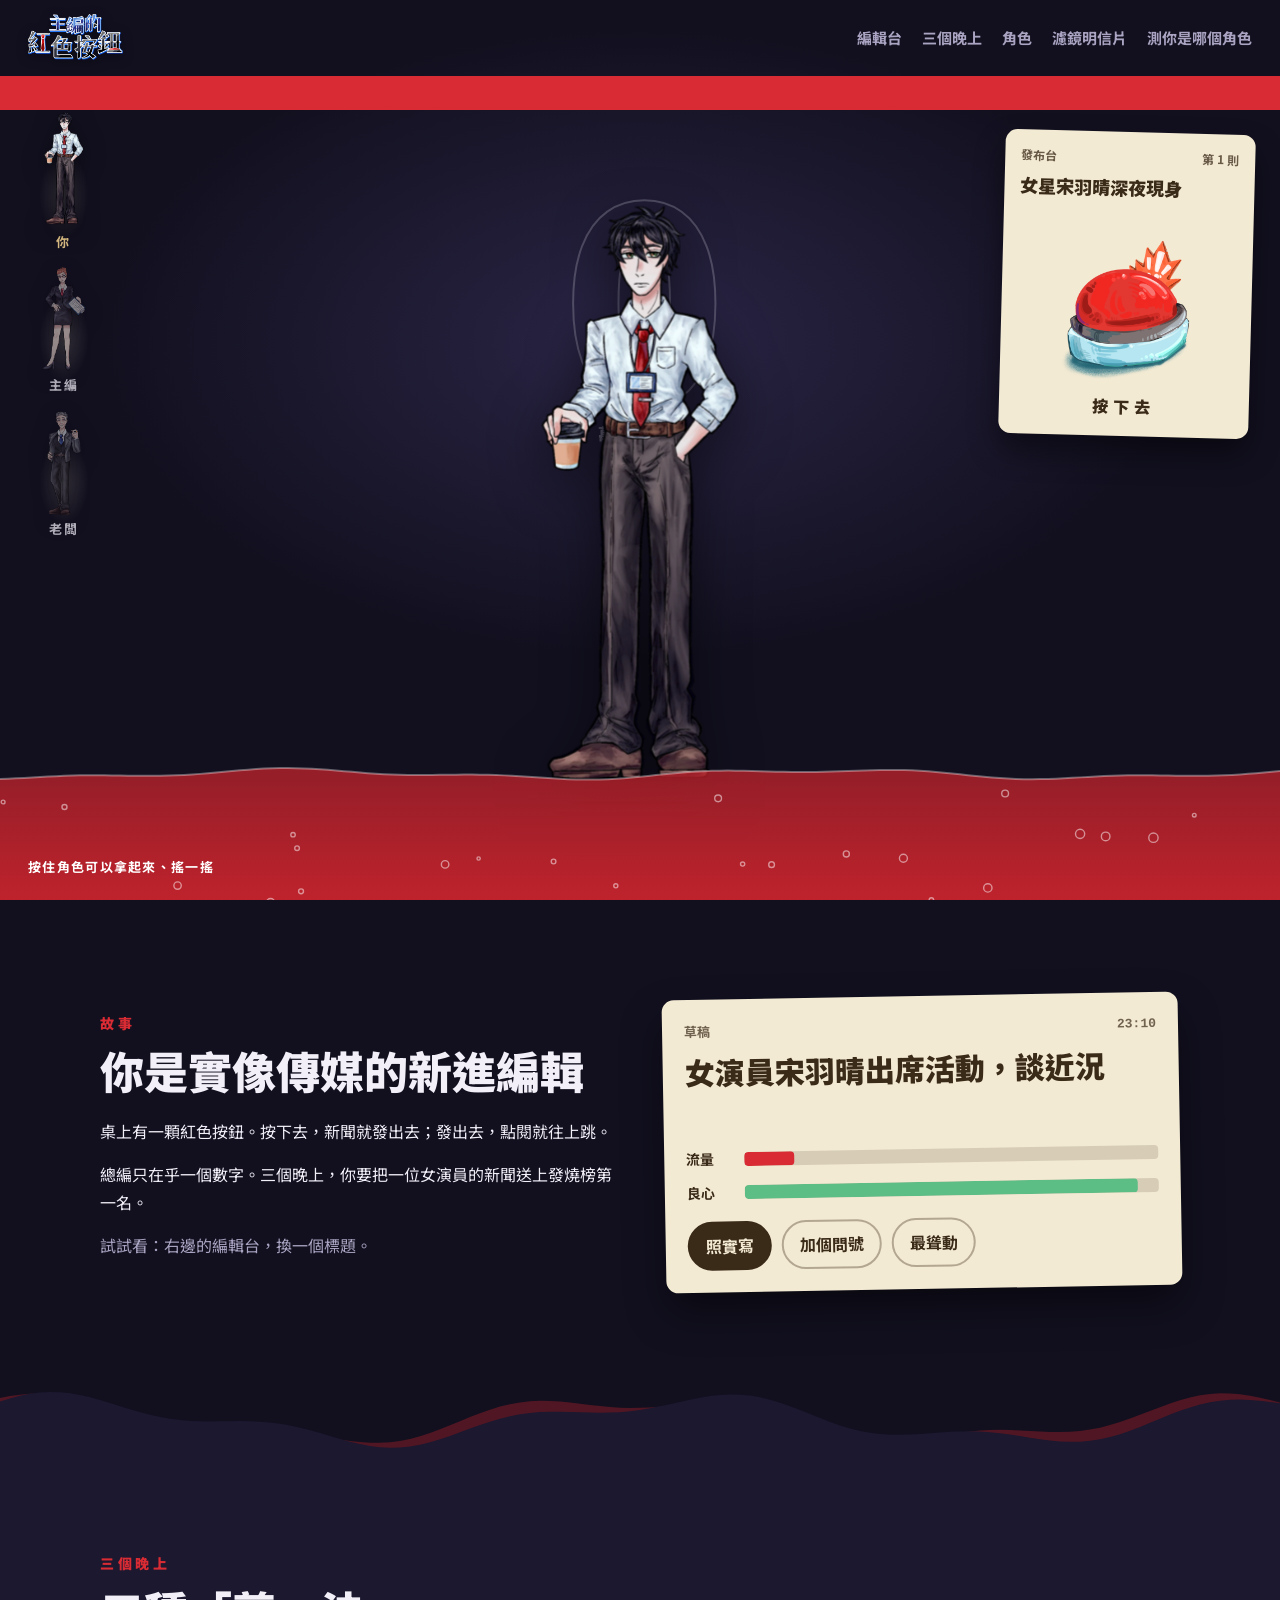
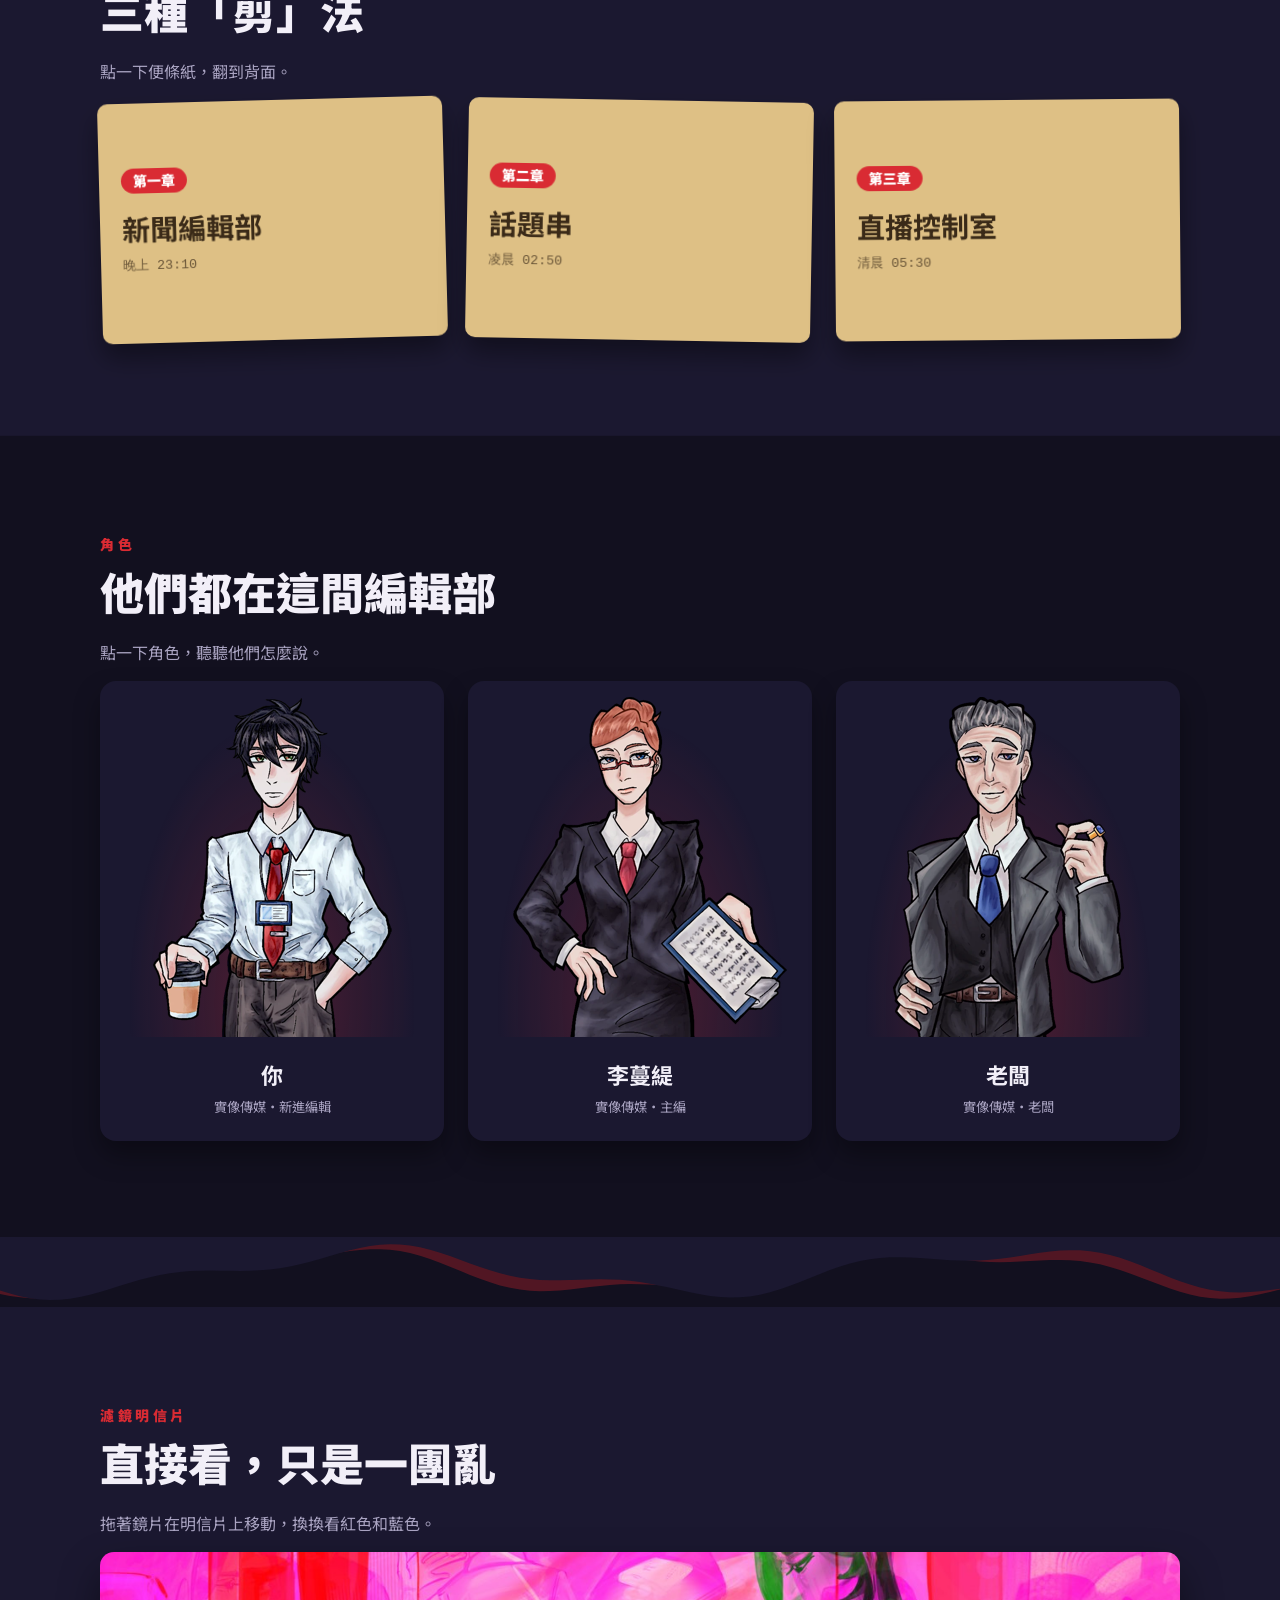
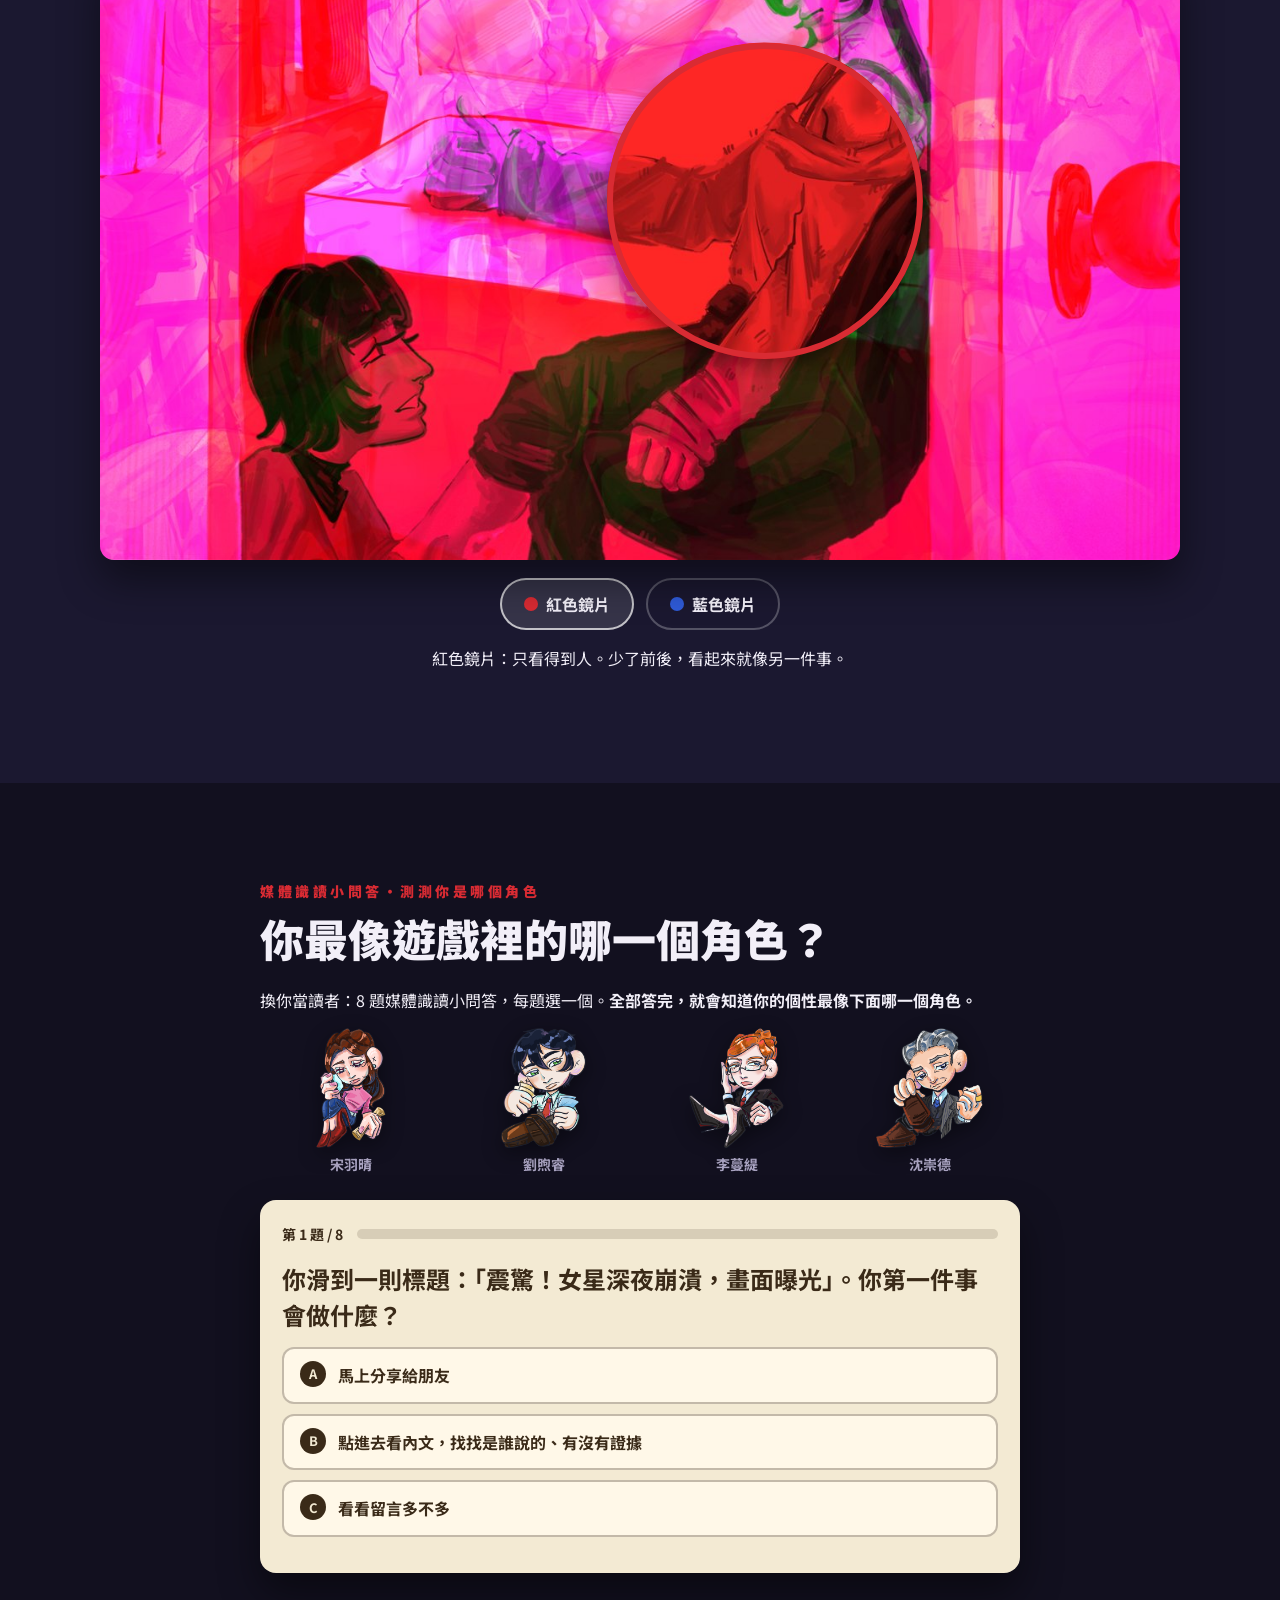
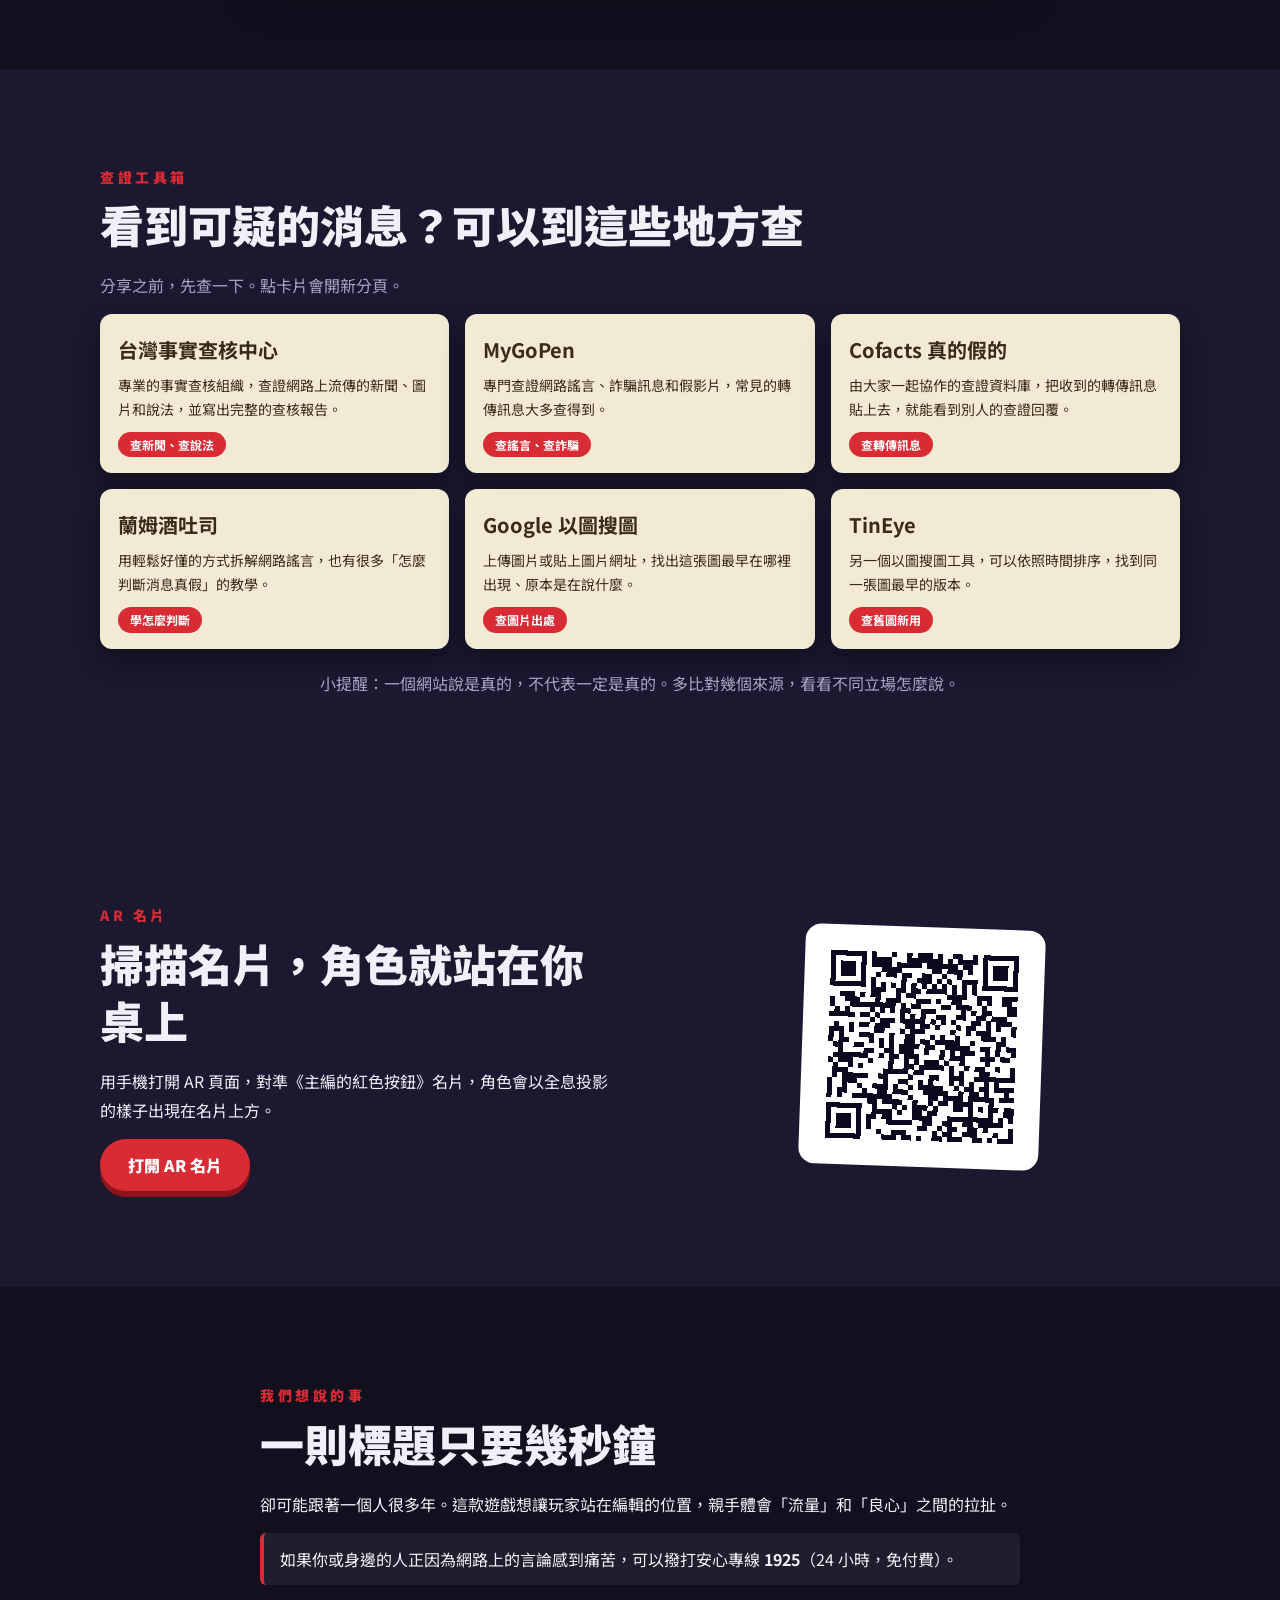
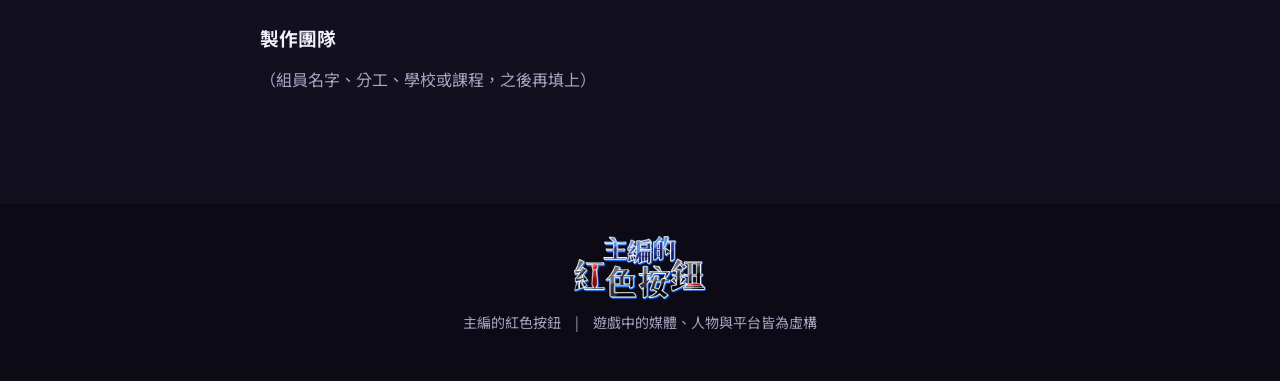
==== site/index.html @ d81c0214 "Quiz clearly framed as 'which character are you' with chibi preview row; fact-check toolbox section " ====
<!doctype html>
<html lang="zh-Hant-TW">
<head>
<meta charset="utf-8">
<meta name="viewport" content="width=device-width, initial-scale=1">
<title>主編的紅色按鈕</title>
<meta name="description" content="一款關於媒體倫理的劇情遊戲：你是實像傳媒的新進編輯，三個晚上，一顆紅色按鈕。">
<link rel="preconnect" href="https://fonts.googleapis.com">
<link rel="preconnect" href="https://fonts.gstatic.com" crossorigin>
<link href="https://fonts.googleapis.com/css2?family=Noto+Sans+TC:wght@400;700;900&display=swap" rel="stylesheet">
<link rel="stylesheet" href="site.css?v=20261125">
</head>
<body>

<!-- ================= 開場：深夜的發布台 ================= -->
<section class="stage" id="top">
  <header class="topbar">
    <a class="logo" href="#top"><img src="img/wordmark_small.png" alt="主編的紅色按鈕" draggable="false" width="95" height="46" style="height:46px;width:auto"></a>
    <nav>
      <a href="#desk">編輯台</a>
      <a href="#nights">三個晚上</a>
      <a href="#people">角色</a>
      <a href="#lens">濾鏡明信片</a>
      <a href="#quiz">測你是哪個角色</a>
    </nav>
  </header>
  <div class="ticker" aria-hidden="true"><div class="ticker-track" id="tickerTrack"></div></div>

  <div class="counter" aria-live="polite">
    <span class="counter-num" id="viewNum">0</span>
    <span class="counter-unit">萬次點閱</span>
  </div>

  <div class="notes" role="tablist" aria-label="選角色">
    <button class="note on" data-i="0" role="tab" aria-selected="true"><img src="img/char1.png" alt="" draggable="false"><span>你</span></button>
    <button class="note" data-i="1" role="tab" aria-selected="false"><img src="img/char2.png" alt="" draggable="false"><span>主編</span></button>
    <button class="note" data-i="2" role="tab" aria-selected="false"><img src="img/char3.png" alt="" draggable="false"><span>老闆</span></button>
  </div>

  <img class="hero-char" id="heroChar" src="img/char1.png" alt="你，實像傳媒新進編輯" draggable="false">
  <canvas id="liquid" aria-hidden="true"></canvas>

  <aside class="console" aria-label="發布台">
    <p class="console-head"><span>發布台</span><span id="pubCount">第 1 則</span></p>
    <p class="console-headline" id="nextHeadline">女星宋羽晴深夜現身</p>
    <button class="red-btn" id="redBtn" aria-label="按下去，發布這則標題"><span class="cap"></span></button>
    <p class="console-label">按下去</p>
  </aside>

  <p class="hint" id="stageHint">按住角色可以拿起來、搖一搖</p>

  <div class="flooded" id="flooded" aria-live="polite">
    <p>螢幕的另一邊，是一個真實的人。</p>
    <button class="pill" id="drainBtn">讓流量退潮</button>
  </div>
</section>

<main>

  <!-- ================= 故事＋編輯台 ================= -->
  <section id="desk" class="band">
    <div class="wrap two">
      <div class="reveal">
        <p class="kicker">故事</p>
        <h2>你是實像傳媒的新進編輯</h2>
        <p>桌上有一顆紅色按鈕。按下去，新聞就發出去；發出去，點閱就往上跳。</p>
        <p>總編只在乎一個數字。三個晚上，你要把一位女演員的新聞送上發燒榜第一名。</p>
        <p class="muted">試試看：右邊的編輯台，換一個標題。</p>
      </div>
      <div class="paper reveal" id="draft">
        <div class="paper-top"><span>草稿</span><span class="mono">23:10</span></div>
        <h3 class="draft-title" id="draftTitle">女演員宋羽晴出席活動，談近況</h3>
        <div class="gauges">
          <div class="gauge"><span>流量</span><div class="track"><i id="gTraffic" style="width:12%"></i></div></div>
          <div class="gauge"><span>良心</span><div class="track"><i class="g2" id="gConscience" style="width:95%"></i></div></div>
        </div>
        <div class="choices" role="radiogroup" aria-label="選標題">
          <button class="choice on" data-t="女演員宋羽晴出席活動，談近況" data-v="12" data-c="95" role="radio" aria-checked="true">照實寫</button>
          <button class="choice" data-t="宋羽晴深夜崩潰？畫面曝光" data-v="58" data-c="60" role="radio" aria-checked="false">加個問號</button>
          <button class="choice" data-t="【獨家】宋羽晴失控！網友：退圈吧" data-v="96" data-c="18" role="radio" aria-checked="false">最聳動</button>
        </div>
      </div>
    </div>
  </section>

  <div class="wave-sep" aria-hidden="true"><canvas></canvas></div>

  <!-- ================= 三個晚上（翻牌） ================= -->
  <section id="nights" class="band dark">
    <div class="wrap">
      <p class="kicker reveal">三個晚上</p>
      <h2 class="reveal">三種「剪」法</h2>
      <p class="muted reveal">點一下便條紙，翻到背面。</p>
      <div class="flips">
        <button class="flip reveal" aria-label="第一章：新聞編輯部">
          <span class="face front"><em>第一章</em><b>新聞編輯部</b><small>晚上 23:10</small></span>
          <span class="face back">從一疊照片裡挑三張，裁掉不需要的部分，配上最吸睛的標題。<br><br>照片外面，還有什麼？</span>
        </button>
        <button class="flip reveal" aria-label="第二章：話題串">
          <span class="face front"><em>第二章</em><b>話題串</b><small>凌晨 02:50</small></span>
          <span class="face back">一段訪談錄音寄到你的信箱。<br><br>只要剪掉半句話，意思就完全不一樣了。</span>
        </button>
        <button class="flip reveal" aria-label="第三章：直播控制室">
          <span class="face front"><em>第三章</em><b>直播控制室</b><small>清晨 05:30</small></span>
          <span class="face back">現場直播，導播台在你手上。<br><br>觀眾越多，你越停不下來。</span>
        </button>
      </div>
    </div>
  </section>

  <!-- ================= 角色（滑鼠傾斜、點了說話） ================= -->
  <section id="people" class="band">
    <div class="wrap">
      <p class="kicker reveal">角色</p>
      <h2 class="reveal">他們都在這間編輯部</h2>
      <p class="muted reveal">點一下角色，聽聽他們怎麼說。</p>
      <div class="people">
        <button class="person reveal" data-say="「我只是想做好新聞……也想被看見。」">
          <span class="portrait"><img src="img/char1.png" alt="" draggable="false"></span>
          <span class="bubble"></span>
          <b>你</b><small>實像傳媒・新進編輯</small>
        </button>
        <button class="person reveal" data-say="「標題再狠一點。天亮前，我要看到第一名。」">
          <span class="portrait"><img src="img/char2.png" alt="" draggable="false"></span>
          <span class="bubble"></span>
          <b>李蔓緹</b><small>實像傳媒・主編</small>
        </button>
        <button class="person reveal" data-say="「新聞？我只看報表上的數字。」">
          <span class="portrait"><img src="img/char3.png" alt="" draggable="false"></span>
          <span class="bubble"></span>
          <b>老闆</b><small>實像傳媒・老闆</small>
        </button>
      </div>
    </div>
  </section>

  <div class="wave-sep flip-y" aria-hidden="true"><canvas></canvas></div>

  <!-- ================= 濾鏡明信片 ================= -->
  <section id="lens" class="band dark">
    <div class="wrap">
      <p class="kicker reveal">濾鏡明信片</p>
      <h2 class="reveal">直接看，只是一團亂</h2>
      <p class="muted reveal">拖著鏡片在明信片上移動，換換看紅色和藍色。</p>
      <div class="lens-stage reveal" id="lensStage">
        <img class="lens-base" src="img/postcard.jpg" alt="濾鏡明信片：肉眼看是交疊的洋紅色圖案" draggable="false">
        <img class="lens-view" id="lensRed" src="img/postcard_red.jpg" alt="" draggable="false">
        <img class="lens-view" id="lensBlue" src="img/postcard_blue.jpg" alt="" draggable="false">
        <div class="lens-ring" id="lensRing" aria-hidden="true"></div>
      </div>
      <div class="lens-pick" role="tablist" aria-label="選鏡片">
        <button class="lp on" data-lens="red" role="tab" aria-selected="true"><i class="dot r"></i>紅色鏡片</button>
        <button class="lp" data-lens="blue" role="tab" aria-selected="false"><i class="dot b"></i>藍色鏡片</button>
      </div>
      <p class="lens-caption" id="lensCaption">紅色鏡片：只看得到人。少了前後，看起來就像另一件事。</p>
    </div>
  </section>

  <!-- ================= 媒體識讀小問答 ================= -->
  <section id="quiz" class="band">
    <div class="wrap narrow">
      <p class="kicker reveal">媒體識讀小問答・測測你是哪個角色</p>
      <h2 class="reveal">你最像遊戲裡的哪一個角色？</h2>
      <p class="reveal">換你當讀者：8 題媒體識讀小問答，每題選一個。<b>全部答完，就會知道你的個性最像下面哪一個角色。</b></p>
      <div class="who reveal" aria-label="可能的結果">
        <figure><img src="img/chibi_song.png" alt="" draggable="false"><figcaption>宋羽晴</figcaption></figure>
        <figure><img src="img/chibi_player.png" alt="" draggable="false"><figcaption>劉煦睿</figcaption></figure>
        <figure><img src="img/chibi_editor.png" alt="" draggable="false"><figcaption>李蔓緹</figcaption></figure>
        <figure><img src="img/chibi_boss.png" alt="" draggable="false"><figcaption>沈崇德</figcaption></figure>
      </div>
      <div class="quiz reveal" id="quizBox">
        <div class="quiz-top"><span id="qIndex">第 1 題 / 8</span><div class="quiz-progress"><i id="qBar"></i></div></div>
        <div class="quiz-card" id="qCard">
          <h3 id="qText"></h3>
          <div class="quiz-options" id="qOptions"></div>
          <div class="quiz-explain" id="qExplain" aria-live="polite"></div>
          <button class="pill quiz-next" id="qNext">下一題</button>
        </div>
        <div class="quiz-result" id="qResult" aria-live="polite">
          <p class="mono" id="qScore"></p>
          <p class="q-ask">你的個性，最像遊戲裡的哪一個角色？</p>
          <img class="q-chibi" id="qChibi" src="img/chibi_player.png" alt="" draggable="false">
          <h3 id="qType"></h3>
          <p id="qAdvice"></p>
          <button class="pill" id="qRetry">再玩一次</button>
          <p class="q-more"><a href="#check">想查證消息？看看下面的查證工具箱</a></p>
        </div>
      </div>
    </div>
  </section>

  <!-- ================= 查證工具箱 ================= -->
  <section id="check" class="band dark">
    <div class="wrap">
      <p class="kicker reveal">查證工具箱</p>
      <h2 class="reveal">看到可疑的消息？可以到這些地方查</h2>
      <p class="muted reveal">分享之前，先查一下。點卡片會開新分頁。</p>
      <div class="tools">
        <a class="tool reveal" href="https://tfc-taiwan.org.tw/" target="_blank" rel="noopener noreferrer">
          <b>台灣事實查核中心</b><span>專業的事實查核組織，查證網路上流傳的新聞、圖片和說法，並寫出完整的查核報告。</span><em>查新聞、查說法</em></a>
        <a class="tool reveal" href="https://www.mygopen.com/" target="_blank" rel="noopener noreferrer">
          <b>MyGoPen</b><span>專門查證網路謠言、詐騙訊息和假影片，常見的轉傳訊息大多查得到。</span><em>查謠言、查詐騙</em></a>
        <a class="tool reveal" href="https://cofacts.tw/" target="_blank" rel="noopener noreferrer">
          <b>Cofacts 真的假的</b><span>由大家一起協作的查證資料庫，把收到的轉傳訊息貼上去，就能看到別人的查證回覆。</span><em>查轉傳訊息</em></a>
        <a class="tool reveal" href="https://www.rumtoast.com/" target="_blank" rel="noopener noreferrer">
          <b>蘭姆酒吐司</b><span>用輕鬆好懂的方式拆解網路謠言，也有很多「怎麼判斷消息真假」的教學。</span><em>學怎麼判斷</em></a>
        <a class="tool reveal" href="https://images.google.com/" target="_blank" rel="noopener noreferrer">
          <b>Google 以圖搜圖</b><span>上傳圖片或貼上圖片網址，找出這張圖最早在哪裡出現、原本是在說什麼。</span><em>查圖片出處</em></a>
        <a class="tool reveal" href="https://tineye.com/" target="_blank" rel="noopener noreferrer">
          <b>TinEye</b><span>另一個以圖搜圖工具，可以依照時間排序，找到同一張圖最早的版本。</span><em>查舊圖新用</em></a>
      </div>
      <p class="tool-tip reveal">小提醒：一個網站說是真的，不代表一定是真的。多比對幾個來源，看看不同立場怎麼說。</p>
    </div>
  </section>

  <!-- ================= AR 名片 ================= -->
  <section id="ar" class="band dark">
    <div class="wrap two">
      <div class="reveal">
        <p class="kicker">AR 名片</p>
        <h2>掃描名片，角色就站在你桌上</h2>
        <p>用手機打開 AR 頁面，對準《主編的紅色按鈕》名片，角色會以全息投影的樣子出現在名片上方。</p>
        <a class="pill" href="../">打開 AR 名片</a>
      </div>
      <div class="qr reveal"><img src="../assets/qr.png" alt="AR 名片頁面的 QR Code"></div>
    </div>
  </section>

  <!-- ================= 我們想說的事＋團隊 ================= -->
  <section class="band">
    <div class="wrap narrow reveal">
      <p class="kicker">我們想說的事</p>
      <h2>一則標題只要幾秒鐘</h2>
      <p>卻可能跟著一個人很多年。這款遊戲想讓玩家站在編輯的位置，親手體會「流量」和「良心」之間的拉扯。</p>
      <p class="help">如果你或身邊的人正因為網路上的言論感到痛苦，可以撥打安心專線 <b>1925</b>（24 小時，免付費）。</p>
      <h3 class="team-title">製作團隊</h3>
      <p class="muted">（組員名字、分工、學校或課程，之後再填上）</p>
    </div>
  </section>

</main>

<footer>
  <img class="foot-mark" src="img/wordmark_small.png" alt="主編的紅色按鈕" draggable="false" width="132" height="64" style="height:64px;width:auto">
  <p>主編的紅色按鈕　|　遊戲中的媒體、人物與平台皆為虛構</p>
</footer>

<script src="stage.js?v=20261125"></script>
<script src="site.js?v=20261125"></script>
<script src="lens.js?v=20261125"></script>
<script src="quiz.js?v=20261125"></script>
<script src="transition.js?v=20261125"></script>
</body>
</html>
---- site/site.css ----
/* 主編的紅色按鈕：深夜編輯部
   深藍夜色＋米色稿紙＋便條紙黃＋紅色按鈕的紅；所有動畫都有緩動；按鈕不發光（滑過去輕輕搖） */
:root {
  --night: #12101f;
  --night2: #1b1830;
  --night3: #25213f;
  --ink: #f2eff8;
  --muted: #aaa4c2;
  --paper: #f3ead3;
  --paper-ink: #3a2a18;
  --sticky: #dec085;
  --red: #d92b33;
  --red-dark: #8f141b;
  --good: #5cbd85;
  --ease: cubic-bezier(.22, .8, .25, 1);
  --ease-back: cubic-bezier(.34, 1.56, .64, 1);
}
* { box-sizing: border-box; }
html { scroll-behavior: smooth; }
body { margin: 0; background: var(--night); color: var(--ink); font-family: "Noto Sans TC", system-ui, sans-serif; line-height: 1.8; overflow-x: hidden; }
img { max-width: 100%; display: block; }
a { color: inherit; }
button { font: inherit; color: inherit; }
.mono { font-family: ui-monospace, Consolas, monospace; }
.muted { color: var(--muted); }
@keyframes wiggle { 0%,100% { rotate: 0deg; } 25% { rotate: -5deg; } 50% { rotate: 4deg; } 75% { rotate: -2deg; } }

/* ================= 開場 ================= */
.stage {
  --liquid: #c8242d;
  position: relative; height: 100vh; min-height: 640px; overflow: hidden;
  background: radial-gradient(ellipse 60% 50% at 50% 38%, #2a2546 0%, var(--night) 70%);
  user-select: none; -webkit-user-select: none;
}
.topbar { position: fixed; inset: 0 0 auto 0; z-index: 90; transition: background-color .4s var(--ease), box-shadow .4s var(--ease); display: flex; align-items: center; justify-content: space-between; gap: 16px; padding: 14px 28px; }
.logo { display: flex; align-items: center; gap: 10px; font-weight: 900; font-size: 20px; text-decoration: none; white-space: nowrap; }
.logo-dot { width: 14px; height: 14px; border-radius: 50%; background: var(--red); box-shadow: 0 3px 0 var(--red-dark); }
.topbar nav { display: flex; gap: 20px; flex-wrap: wrap; justify-content: flex-end; }
.topbar nav a { text-decoration: none; color: var(--muted); font-size: 15px; font-weight: 700; transition: color .3s var(--ease); }
.topbar nav a:hover { color: var(--ink); }

.ticker { position: absolute; left: 0; right: 0; top: 76px; height: 34px; z-index: 7; background: var(--red); overflow: hidden; display: flex; align-items: center; transition: background-color .6s var(--ease); }
.ticker.alarm { background: #5a0b10; }
.ticker-track { display: flex; gap: 48px; white-space: nowrap; font-weight: 700; font-size: 14px; animation: tick 40s linear infinite; padding-left: 100%; }
.ticker-track span::before { content: "快訊"; background: #fff; color: var(--red); border-radius: 4px; padding: 0 6px; margin-right: 10px; font-size: 12px; }
@keyframes tick { to { transform: translateX(-100%); } }

.counter { position: absolute; left: 0; right: 0; top: 17%; z-index: 1; text-align: center; pointer-events: none; display: grid; justify-items: center; }
.counter-num { font-weight: 900; font-size: min(22vw, 30vh); line-height: 1; color: transparent; -webkit-text-stroke: 2px rgba(242,239,248,.22); letter-spacing: -.03em; transition: -webkit-text-stroke-color .6s var(--ease); font-variant-numeric: tabular-nums; }
.counter-num.bump { animation: bump .5s var(--ease-back); }
@keyframes bump { 0% { transform: scale(1); } 40% { transform: scale(1.06); } 100% { transform: scale(1); } }
.counter-unit { font-weight: 900; letter-spacing: .3em; color: rgba(242,239,248,.35); margin-top: -4px; }

/* 左邊：三個角色的小圖（點了換角色；選中的浮起來、比較亮） */
.notes { position: absolute; left: 28px; top: 120px; z-index: 6; display: grid; gap: 6px; }
.note { border: 0; background: radial-gradient(ellipse 50% 45% at 50% 55%, rgba(243,234,211,.16), transparent 70%); padding: 4px 14px; cursor: pointer; display: grid; justify-items: center; gap: 2px; color: var(--ink); }
.note img { height: 104px; width: auto; opacity: .55; filter: drop-shadow(0 6px 10px rgba(0,0,0,.5)); transition: transform .45s var(--ease-back), opacity .35s var(--ease); pointer-events: none; }
.note span { font-size: 13px; font-weight: 700; letter-spacing: .15em; opacity: .7; transition: opacity .35s var(--ease); }
.note:hover img { transform: translateY(-6px) rotate(-3deg); opacity: .85; }
.note.on img { opacity: 1; transform: translateY(-8px) scale(1.08); }
.note.on span { opacity: 1; color: var(--sticky); }
.hero-char { position: absolute; left: 50%; bottom: 13vh; height: 64vh; width: auto; z-index: 3; transform: translateX(-50%); cursor: grab; touch-action: none; will-change: transform; filter: drop-shadow(0 16px 26px rgba(0,0,0,.5)); }
.hero-char.dragging { cursor: grabbing; }
#liquid { position: absolute; inset: 0; width: 100%; height: 100%; z-index: 4; pointer-events: none; }

.console { position: absolute; right: 28px; top: 132px; z-index: 6; width: 250px; background: var(--paper); color: var(--paper-ink); border-radius: 12px; padding: 14px 16px 16px; box-shadow: 0 16px 30px rgba(0,0,0,.45); rotate: 1.5deg; text-align: center; }
.console-head { display: flex; justify-content: space-between; font-size: 12px; font-weight: 700; margin: 0 0 6px; opacity: .75; }
.console-headline { font-weight: 900; font-size: 18px; line-height: 1.45; min-height: 3em; margin: 0 0 12px; text-align: left; transition: opacity .25s var(--ease), transform .25s var(--ease); }
.console-headline.swap { opacity: 0; transform: translateY(6px); }
.red-btn { position: relative; width: 130px; height: 140px; border: 0; padding: 0; background: none; cursor: pointer; display: block; margin: 0 auto; }
.red-btn .cap { position: absolute; inset: 0; background: url("img/red_button.png") center / contain no-repeat; transform-origin: 50% 85%; transition: transform .15s var(--ease); }
.red-btn:hover .cap { animation: wiggle .6s var(--ease); }
.red-btn:active .cap, .red-btn.pressed .cap { transform: translateY(6px) scale(.94, .88); }
.red-btn:disabled { cursor: not-allowed; opacity: .45; }
.console-label { font-weight: 900; letter-spacing: .3em; margin: 12px 0 0; }

.hint { position: absolute; left: 28px; bottom: 22px; z-index: 6; margin: 0; font-size: 13px; font-weight: 700; letter-spacing: .1em; color: #fff; transition: opacity .5s var(--ease); }
.flooded { position: absolute; left: 50%; top: 38%; z-index: 9; transform: translate(-50%, -50%) scale(.94); opacity: 0; pointer-events: none; text-align: center; transition: opacity .6s var(--ease), transform .6s var(--ease-back); width: min(92vw, 560px); }
.flooded.show { opacity: 1; pointer-events: auto; transform: translate(-50%, -50%) scale(1); }
.flooded p { font-size: clamp(22px, 3.2vw, 36px); font-weight: 900; margin: 0 0 18px; text-shadow: 0 4px 18px rgba(0,0,0,.6); }

/* ================= 共用 ================= */
.band { padding: 96px 16px; background: var(--night); }
.band.dark { background: var(--night2); }
.wrap { max-width: 1080px; margin: 0 auto; }
.narrow { max-width: 760px; }
.two { display: grid; grid-template-columns: 1fr 1fr; gap: 48px; align-items: center; }
.kicker { color: var(--red); font-weight: 900; letter-spacing: .25em; font-size: 14px; margin: 0 0 6px; }
h2 { font-size: clamp(28px, 4.5vw, 44px); margin: 0 0 18px; line-height: 1.3; font-weight: 900; }
h3 { margin: 0 0 10px; }
p { margin: 0 0 14px; }
.pill { display: inline-block; border: 0; cursor: pointer; background: var(--red); color: #fff; text-decoration: none; font-weight: 900; padding: 12px 28px; border-radius: 99px; box-shadow: 0 6px 0 var(--red-dark); transition: transform .15s var(--ease), box-shadow .15s var(--ease); }
.pill:hover { animation: wiggle .6s var(--ease); }
.pill:active { transform: translateY(4px); box-shadow: 0 2px 0 var(--red-dark); }

.wave-sep { height: 70px; background: var(--night); position: relative; }
.wave-sep canvas { position: absolute; inset: 0; width: 100%; height: 100%; }
.wave-sep.flip-y { background: var(--night); }

/* 稿紙＋編輯台 */
.paper { background: var(--paper); color: var(--paper-ink); border-radius: 12px; padding: 20px 22px 22px; box-shadow: 0 20px 40px rgba(0,0,0,.45); rotate: -1deg; }
.paper-top { display: flex; justify-content: space-between; font-size: 13px; font-weight: 700; opacity: .7; margin-bottom: 8px; }
.draft-title { font-size: clamp(22px, 2.6vw, 30px); font-weight: 900; line-height: 1.4; min-height: 2.8em; transition: opacity .25s var(--ease), transform .25s var(--ease); }
.draft-title.swap { opacity: 0; transform: translateY(8px); }
.gauges { display: grid; gap: 8px; margin: 12px 0 16px; }
.gauge { display: grid; grid-template-columns: 48px 1fr; align-items: center; gap: 10px; font-weight: 700; font-size: 14px; }
.track { height: 14px; background: rgba(58,42,24,.15); border-radius: 4px; overflow: hidden; }
.track i { display: block; height: 100%; background: var(--red); border-radius: 4px; transition: width 1s var(--ease); }
.track i.g2 { background: var(--good); }
.choices { display: flex; gap: 10px; flex-wrap: wrap; }
.choice { border: 2px solid rgba(58,42,24,.35); background: transparent; color: var(--paper-ink); font-weight: 700; padding: 8px 16px; border-radius: 99px; cursor: pointer; transition: background-color .3s var(--ease), color .3s var(--ease), border-color .3s var(--ease); }
.choice:hover { animation: wiggle .6s var(--ease); }
.choice.on { background: var(--paper-ink); color: var(--paper); border-color: var(--paper-ink); }

/* 翻牌 */
.flips { display: grid; grid-template-columns: repeat(3, 1fr); gap: 22px; margin-top: 10px; }
.flip { position: relative; height: 240px; border: 0; padding: 0; background: none; cursor: pointer; perspective: 900px; }
.flip .face { position: absolute; inset: 0; border-radius: 10px; padding: 22px; box-shadow: 0 14px 26px rgba(0,0,0,.4); backface-visibility: hidden; -webkit-backface-visibility: hidden; transition: transform .7s var(--ease); display: flex; flex-direction: column; justify-content: center; text-align: left; }
.flip .front { background: var(--sticky); color: var(--paper-ink); }
.flip .front em { font-style: normal; font-weight: 900; color: #fff; background: var(--red); border-radius: 99px; padding: 0 12px; align-self: flex-start; font-size: 14px; }
.flip .front b { font-size: 28px; margin-top: 10px; }
.flip .front small { font-family: ui-monospace, Consolas, monospace; opacity: .7; }
.flip .back { background: var(--paper); color: var(--paper-ink); transform: rotateY(180deg); font-weight: 700; line-height: 1.7; }
.flip.open .front { transform: rotateY(-180deg); }
.flip.open .back { transform: rotateY(0deg); }
.flip:nth-child(1) { rotate: -1.5deg; } .flip:nth-child(2) { rotate: 1deg; } .flip:nth-child(3) { rotate: -.5deg; }

/* 角色卡 */
.people { display: grid; grid-template-columns: repeat(3, 1fr); gap: 24px; margin-top: 10px; }
.person { position: relative; border: 0; background: var(--night2); border-radius: 16px; padding: 16px 16px 104px; cursor: pointer; display: grid; justify-items: center; gap: 2px; transform-style: preserve-3d; transition: transform .4s var(--ease); box-shadow: 0 14px 26px rgba(0,0,0,.35); }
.person .portrait { height: 340px; width: 100%; display: grid; place-items: end center; background: radial-gradient(ellipse at 50% 90%, rgba(217,43,51,.28), transparent 65%); border-radius: 12px; overflow: hidden; }
.person img { height: 100%; width: auto; object-fit: contain; transition: transform .6s var(--ease); pointer-events: none; }
.person:hover img { transform: translateY(-8px); }
.person b { font-size: 22px; position: absolute; left: 0; right: 0; bottom: 46px; }
.person small { position: absolute; left: 0; right: 0; bottom: 22px; }
.person small { color: var(--muted); }
.stage.flooded-on .counter { opacity: 0; }
.counter { transition: opacity .6s var(--ease); }
.person b, .person small { transition: opacity .3s var(--ease); }
.person.talk b, .person.talk small { opacity: 0; }
.bubble { position: absolute; left: 12px; right: 12px; bottom: 12px; height: 76px; display: flex; align-items: center; background: var(--paper); color: var(--paper-ink); border-radius: 12px; padding: 10px 14px; font-weight: 700; font-size: 15px; line-height: 1.6; text-align: left; opacity: 0; transform: translateY(-8px) scale(.96); transition: opacity .35s var(--ease), transform .45s var(--ease-back); pointer-events: none; min-height: 1.6em; }
.bubble::after { content: ""; position: absolute; left: 50%; top: -9px; width: 20px; height: 20px; background: var(--paper); transform: translateX(-50%) rotate(45deg); border-radius: 3px; }
.person.talk .bubble { opacity: 1; transform: none; }

/* 濾鏡明信片 */
.lens-stage { position: relative; aspect-ratio: 16 / 9; border-radius: 14px; overflow: hidden; box-shadow: 0 20px 40px rgba(0,0,0,.45); touch-action: none; cursor: grab; user-select: none; -webkit-user-select: none; margin-top: 10px; }
.lens-stage:active { cursor: grabbing; }
.lens-stage img { position: absolute; inset: 0; width: 100%; height: 100%; object-fit: cover; pointer-events: none; }
.lens-view { clip-path: circle(var(--r, 18%) at var(--x, 50%) var(--y, 50%)); transition: opacity .45s var(--ease); }
#lensBlue { opacity: 0; }
.lens-ring { position: absolute; left: var(--x, 50%); top: var(--y, 50%); width: calc(var(--rpx, 140px) * 2); height: calc(var(--rpx, 140px) * 2); transform: translate(-50%, -50%); border-radius: 50%; border: 6px solid var(--red); box-shadow: 0 8px 20px rgba(0,0,0,.4); pointer-events: none; transition: border-color .45s var(--ease); }
.lens-ring.blue { border-color: #2f5bd8; }
.lens-pick { display: flex; gap: 12px; justify-content: center; margin-top: 18px; flex-wrap: wrap; }
.lp { border: 2px solid rgba(255,255,255,.25); background: transparent; font-weight: 700; padding: 10px 22px; border-radius: 99px; cursor: pointer; display: flex; align-items: center; gap: 8px; transition: background-color .3s var(--ease), border-color .3s var(--ease); }
.lp:hover { animation: wiggle .6s var(--ease); }
.lp.on { background: rgba(255,255,255,.12); border-color: rgba(255,255,255,.7); }
.lp .dot { width: 14px; height: 14px; border-radius: 50%; display: inline-block; }
.lp .dot.r { background: var(--red); } .lp .dot.b { background: #2f5bd8; }
.lens-caption { text-align: center; margin-top: 14px; min-height: 1.8em; transition: opacity .3s var(--ease); }

/* 小問答 */
.quiz { background: var(--paper); color: var(--paper-ink); border-radius: 16px; padding: 22px; box-shadow: 0 20px 40px rgba(0,0,0,.45); }
.quiz-top { display: grid; grid-template-columns: auto 1fr; gap: 14px; align-items: center; font-weight: 700; font-size: 14px; margin-bottom: 14px; }
.quiz-progress { height: 10px; background: rgba(58,42,24,.15); border-radius: 99px; overflow: hidden; }
.quiz-progress i { display: block; height: 100%; width: 0; background: var(--red); border-radius: 99px; transition: width .7s var(--ease); }
.quiz-card { transition: opacity .3s var(--ease), transform .3s var(--ease); }
.quiz-card.swap { opacity: 0; transform: translateX(-16px); }
.quiz-card h3 { font-size: clamp(19px, 2.4vw, 24px); line-height: 1.5; }
.quiz-options { display: grid; gap: 10px; margin: 14px 0; }
.opt { text-align: left; border: 2px solid rgba(58,42,24,.3); background: #fff8e8; color: var(--paper-ink); border-radius: 12px; padding: 12px 16px; font-weight: 700; cursor: pointer; transition: background-color .3s var(--ease), border-color .3s var(--ease), transform .3s var(--ease); display: grid; grid-template-columns: 30px 1fr; gap: 8px; align-items: start; }
.opt:hover:not(:disabled) { transform: translateX(4px); }
.opt .letter { width: 26px; height: 26px; border-radius: 50%; background: var(--paper-ink); color: var(--paper); display: grid; place-items: center; font-size: 13px; }
.opt.right { background: #d9f1e2; border-color: var(--good); }
.opt.right .letter { background: var(--good); }
.opt.wrong { background: #f8d6d8; border-color: var(--red); animation: shake .45s var(--ease); }
.opt.wrong .letter { background: var(--red); }
.opt:disabled { cursor: default; }
@keyframes shake { 0%,100% { transform: translateX(0); } 20% { transform: translateX(-8px); } 40% { transform: translateX(7px); } 60% { transform: translateX(-4px); } 80% { transform: translateX(2px); } }
.quiz-explain { max-height: 0; overflow: hidden; opacity: 0; transition: max-height .5s var(--ease), opacity .4s var(--ease); }
.quiz-explain.show { max-height: 300px; opacity: 1; }
.quiz-explain b { display: block; margin-bottom: 4px; }
.quiz-next { margin-top: 6px; display: none; }
.quiz-next.show { display: inline-block; animation: pop .45s var(--ease-back); }
@keyframes pop { from { transform: scale(.8); opacity: 0; } to { transform: none; opacity: 1; } }
.quiz-result { display: none; text-align: center; padding: 10px 0; }
.quiz-result.show { display: block; animation: pop .5s var(--ease-back); }
.quiz-result h3 { font-size: clamp(24px, 3.4vw, 34px); font-weight: 900; }

/* AR、結尾 */
.qr { justify-self: center; background: #fff; padding: 16px; border-radius: 16px; width: 240px; rotate: 2deg; }
.qr img { width: 100%; image-rendering: pixelated; }
.help { background: rgba(255,255,255,.06); border-left: 4px solid var(--red); padding: 12px 16px; border-radius: 6px; }
.team-title { margin-top: 36px; }
footer { text-align: center; padding: 32px 16px; color: var(--muted); font-size: 14px; background: #0b0a15; }

/* 捲動到才出現：由下往上浮、淡入 */
.reveal { opacity: 0; transform: translateY(28px); transition: opacity .8s var(--ease), transform .8s var(--ease); }
.reveal.in { opacity: 1; transform: none; }
.flip.reveal.in, .person.reveal.in { transform: none; }
@media (prefers-reduced-motion: reduce) {
  .reveal { opacity: 1; transform: none; transition: none; }
  .ticker-track { animation: none; padding-left: 16px; }
}

/* ================= 手機 ================= */
@media (max-width: 860px) {
  .topbar { padding: 12px 16px; }
  .topbar nav { display: none; }
  .ticker { top: 62px; height: 30px; }
  .notes { top: 108px; }
  .stage { min-height: 680px; }
  .notes { left: 16px; top: 88px; grid-auto-flow: column; gap: 4px; }
  .note img { height: 64px; }
  .counter { top: 26%; }
  .hero-char { height: 46vh; bottom: 15vh; }
  .console { top: auto; bottom: 16px; right: 16px; width: 150px; padding: 10px; rotate: 0deg; }
  .console-headline { display: none; }
  .red-btn { width: 90px; height: 97px; }
  .console-label { margin-top: 8px; font-size: 13px; }
  .hint { left: 16px; right: 180px; bottom: 20px; font-size: 12px; }
  .band { padding: 64px 16px; }
  .two, .flips, .people { grid-template-columns: 1fr; }
  .person .portrait { height: 300px; }
}

/* ================= 切換畫面：流量淹過 ================= */
.flow-cover { position: fixed; inset: 0; width: 100vw; height: 100vh; z-index: 100; pointer-events: none; display: none; }
.flow-cover.on { display: block; pointer-events: auto; }
/* 往下捲：每一區從下往上被揭開 */
.band.unveil { clip-path: inset(18% 0 0 0 round 40px 40px 0 0); transition: clip-path 1s var(--ease); }
.band.unveil.unveiled { clip-path: inset(0 0 0 0 round 0 0 0 0); }

/* 上方選單一直釘在最上面；往下捲之後加深色底，字才看得清楚 */
.topbar.scrolled { background: rgba(18, 16, 31, .92); box-shadow: 0 6px 18px rgba(0,0,0,.35); backdrop-filter: blur(8px); }
[id] { scroll-margin-top: 64px; }

/* 問答結果：你是哪一個角色（Q 版彈出來，之後輕輕晃） */
.q-ask { color: #7a6a55; font-weight: 700; margin: 0 0 4px; }
.q-chibi { height: 240px; width: auto; margin: 6px auto 4px; filter: drop-shadow(0 10px 14px rgba(0,0,0,.25)); }
.q-chibi.pop { animation: chibiPop .6s var(--ease-back), chibiBob 2.6s ease-in-out .6s infinite; }
@keyframes chibiPop { from { transform: scale(.3) translateY(40px); opacity: 0; } to { transform: none; opacity: 1; } }
@keyframes chibiBob { 0%,100% { transform: translateY(0) rotate(0deg); } 50% { transform: translateY(-6px) rotate(1.5deg); } }
@media (max-width: 860px) { .q-chibi { height: 180px; } }

/* 標準字：左上角（往下捲變小一點）、頁尾 */
.logo img { height: 46px; width: auto; display: block; transition: height .35s var(--ease); filter: drop-shadow(0 3px 6px rgba(0,0,0,.4)); }
.topbar.scrolled .logo img { height: 36px !important; }
.foot-mark { height: 64px; width: auto; margin: 0 auto 10px; }
@media (max-width: 860px) { .logo img { height: 36px !important; } }

/* 問答前：四個可能的結果（Q 版） */
.who { display: grid; grid-template-columns: repeat(4, 1fr); gap: 12px; margin: 6px 0 22px; }
.who figure { margin: 0; text-align: center; }
.who img { height: 120px; width: auto; margin: 0 auto; filter: drop-shadow(0 6px 10px rgba(0,0,0,.4)); transition: transform .45s var(--ease-back); }
.who figure:hover img { transform: translateY(-8px) rotate(-3deg); }
.who figcaption { font-weight: 700; font-size: 14px; color: var(--muted); margin-top: 4px; }
@media (max-width: 860px) { .who img { height: 84px; } }

/* 查證工具箱 */
.tools { display: grid; grid-template-columns: repeat(3, 1fr); gap: 16px; margin-top: 10px; }
.tool { display: grid; gap: 6px; align-content: start; background: var(--paper); color: var(--paper-ink); text-decoration: none; border-radius: 12px; padding: 18px 18px 16px; box-shadow: 0 12px 24px rgba(0,0,0,.35); transition: transform .35s var(--ease); }
.tool:hover { transform: translateY(-6px); }
.tool b { font-size: 20px; }
.tool span { font-size: 14px; line-height: 1.7; }
.tool em { font-style: normal; justify-self: start; background: var(--red); color: #fff; font-weight: 700; font-size: 12px; border-radius: 99px; padding: 2px 12px; margin-top: 4px; }
.tool-tip { margin-top: 20px; color: var(--muted); text-align: center; }
@media (max-width: 860px) { .tools { grid-template-columns: 1fr; } }
.q-more { margin: 14px 0 0; font-size: 14px; } .q-more a { color: var(--red); font-weight: 700; }
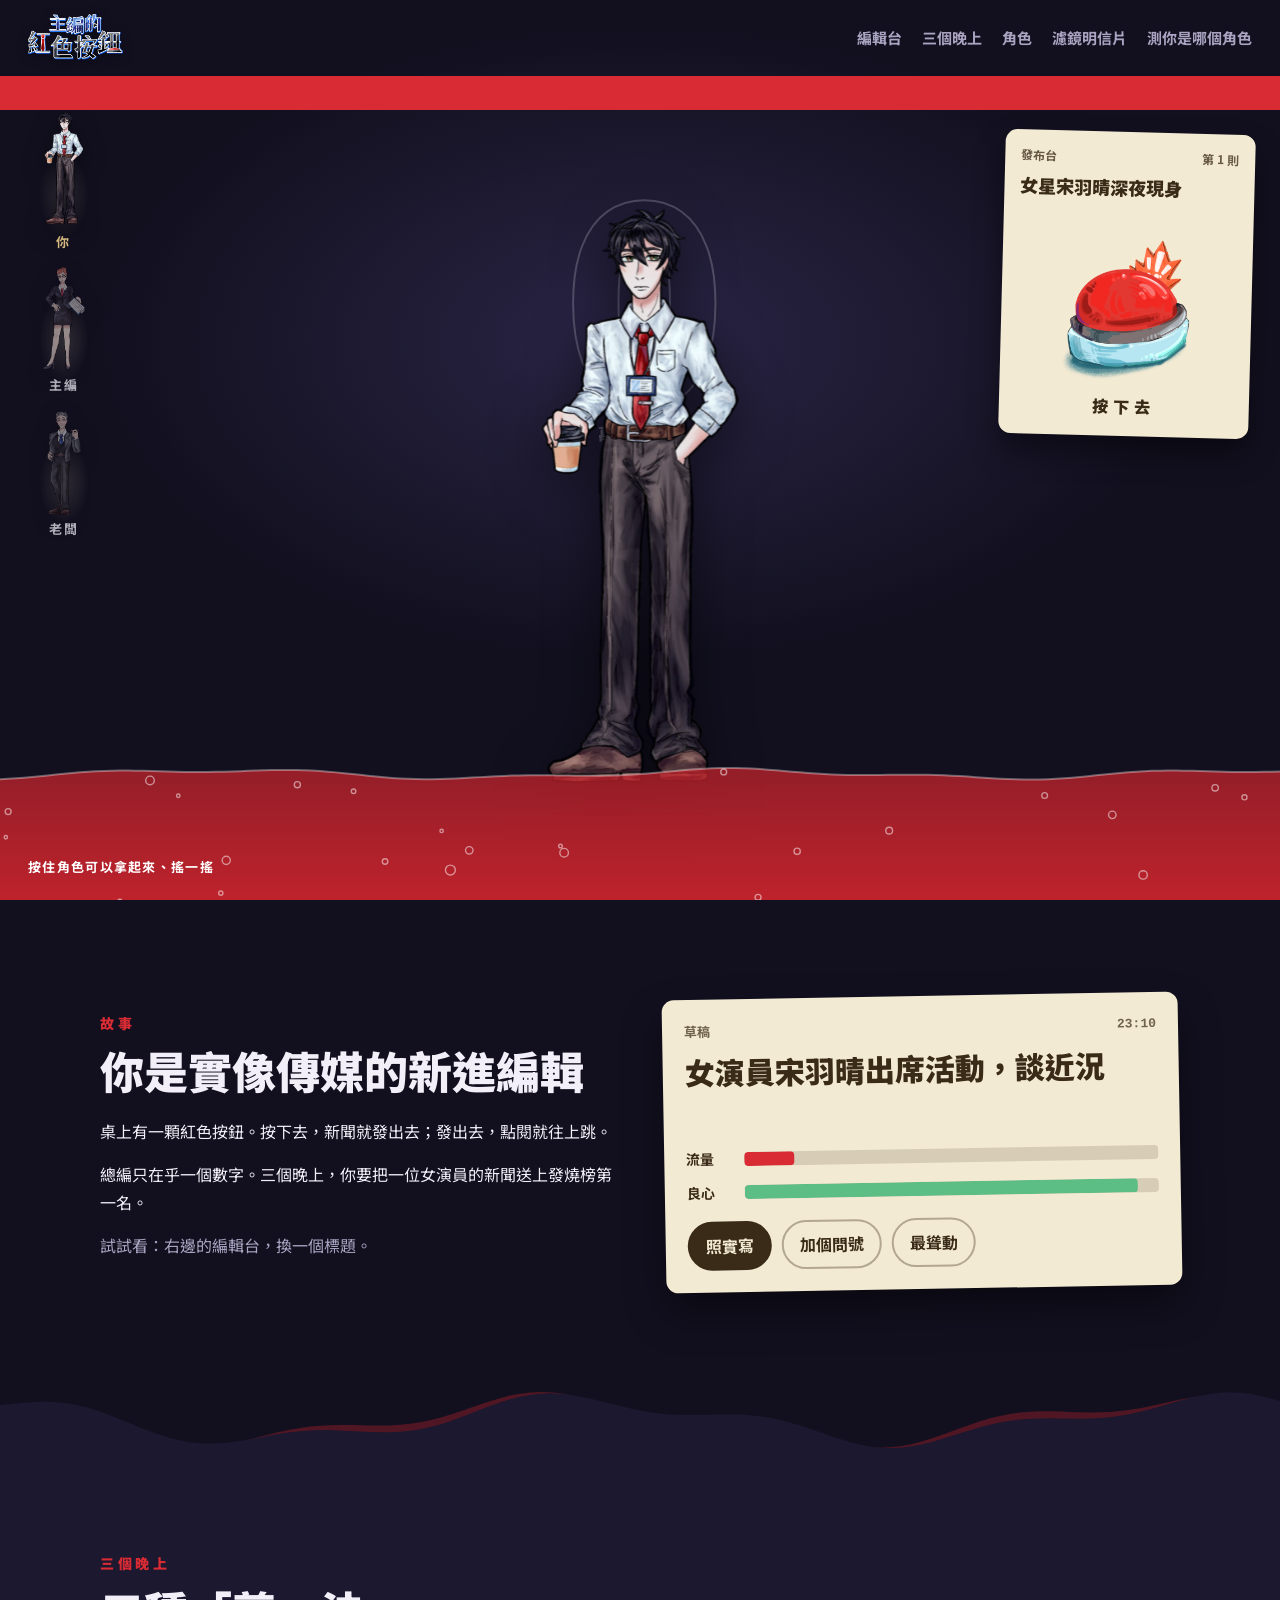
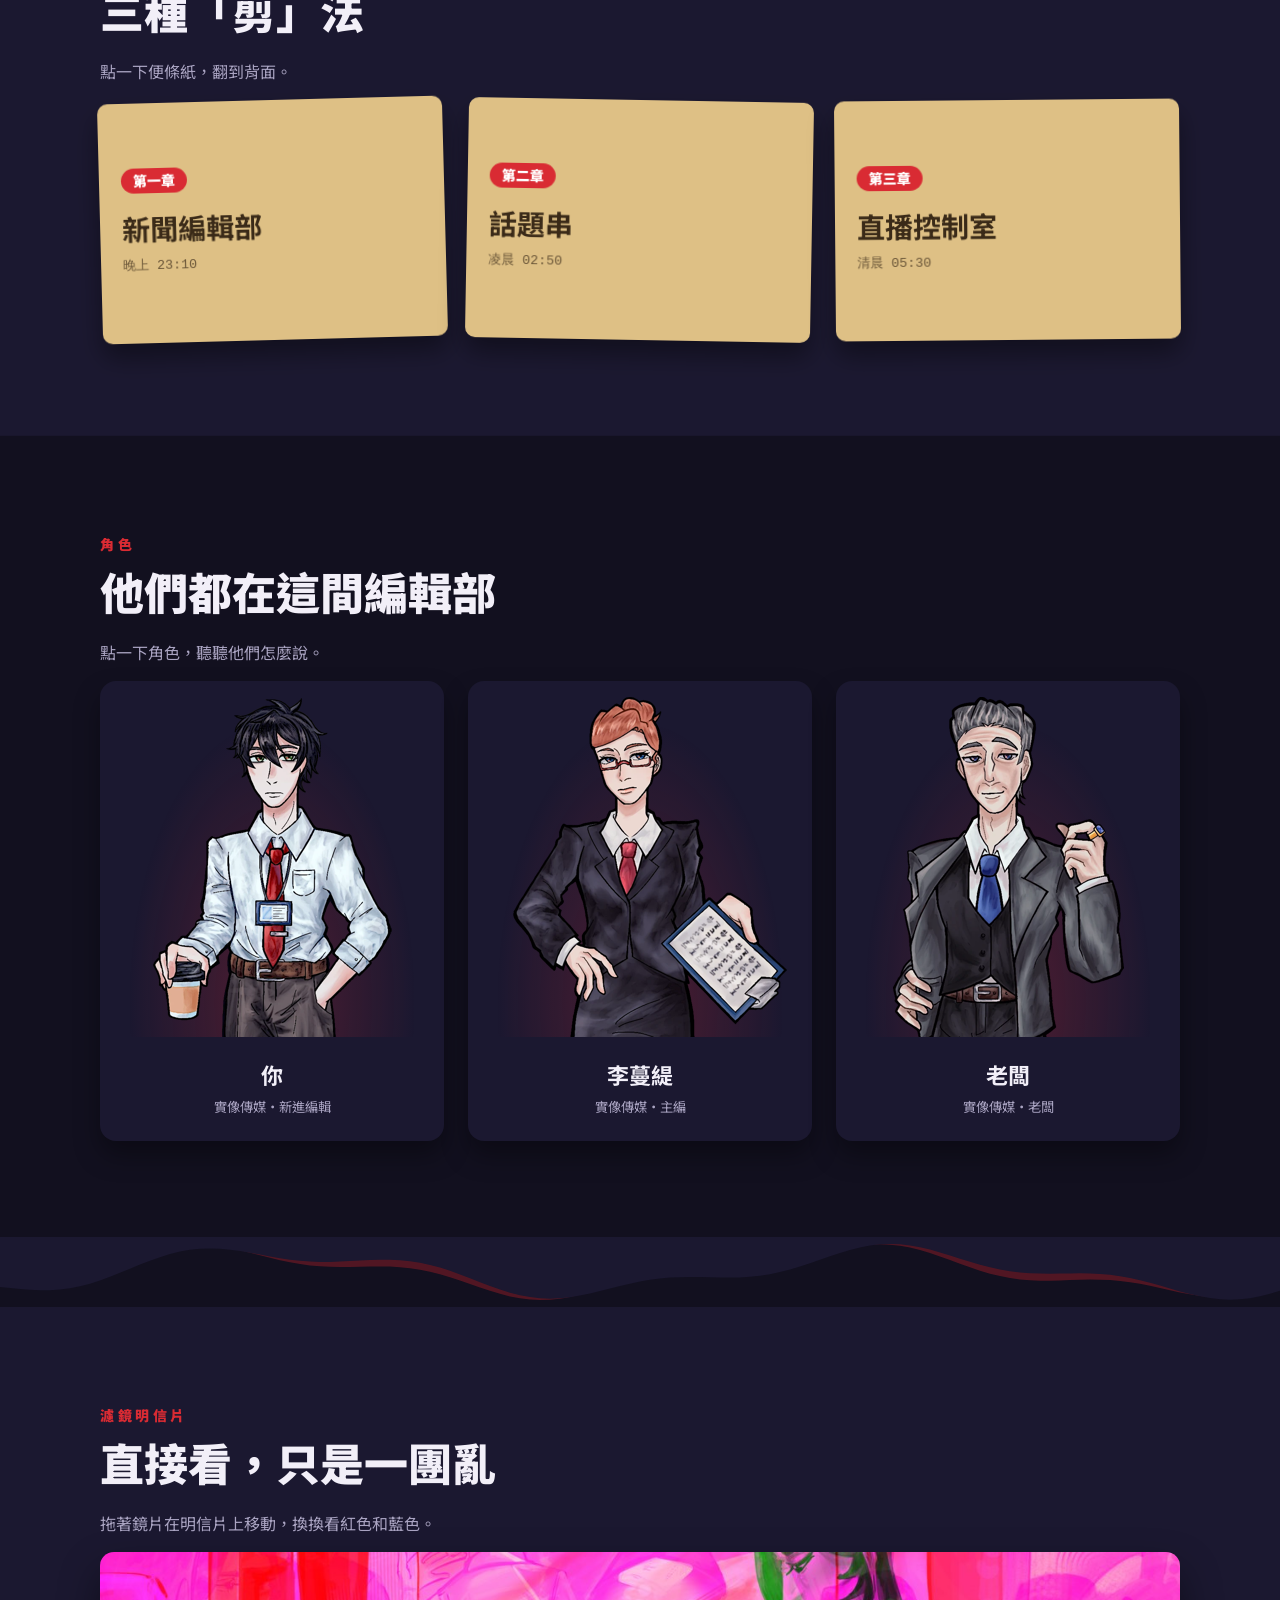
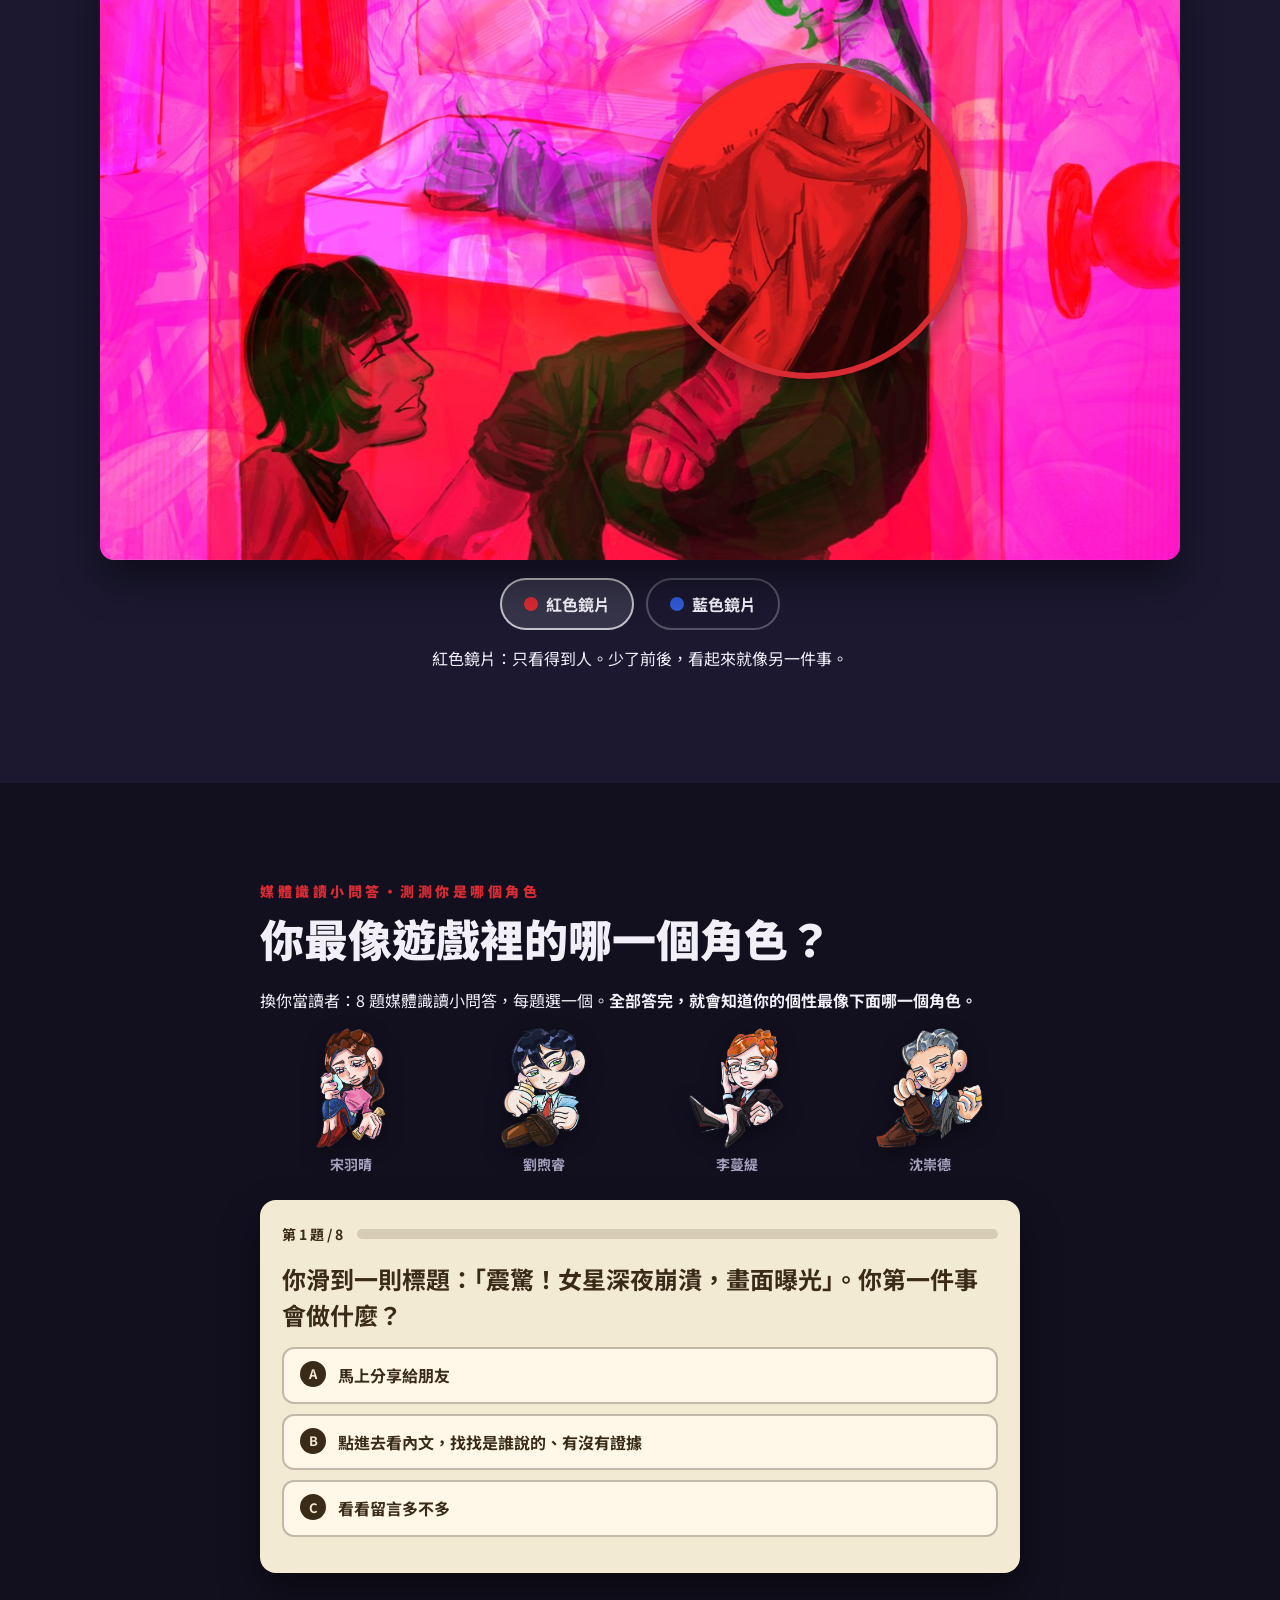
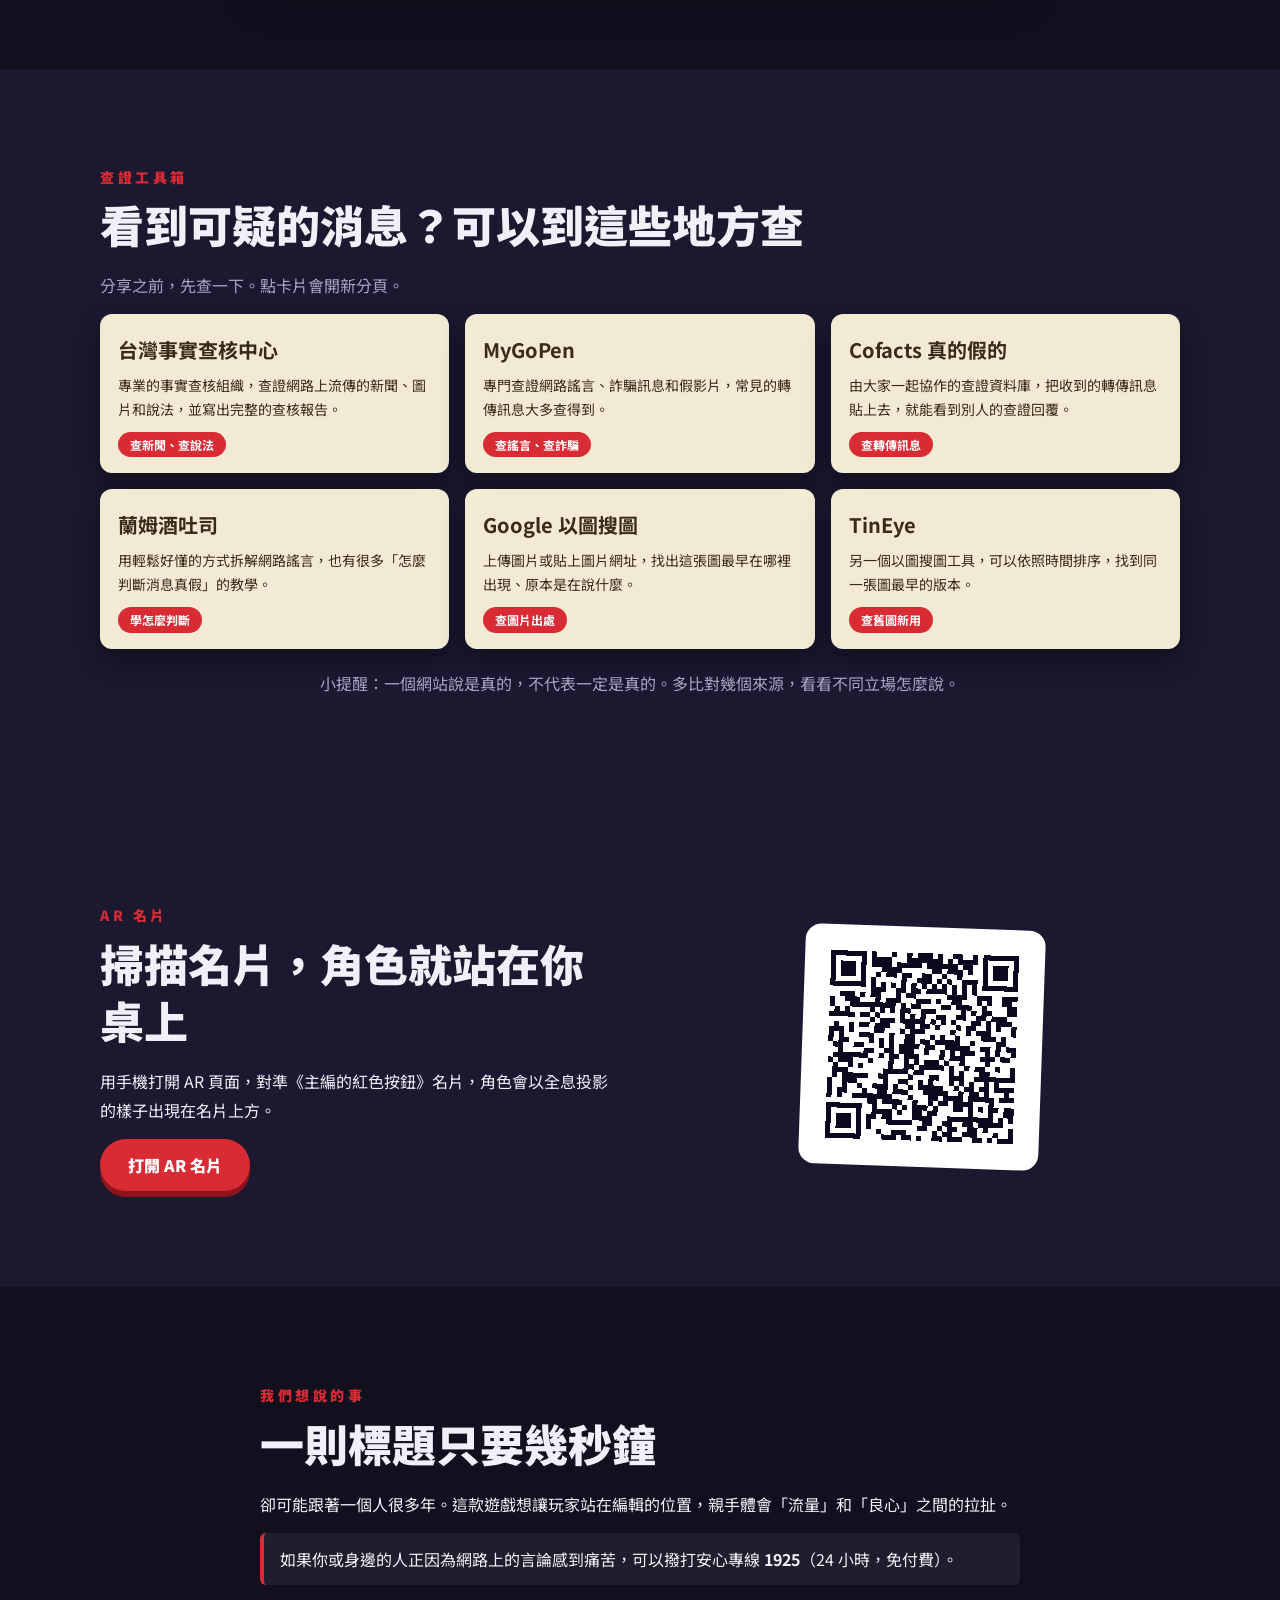
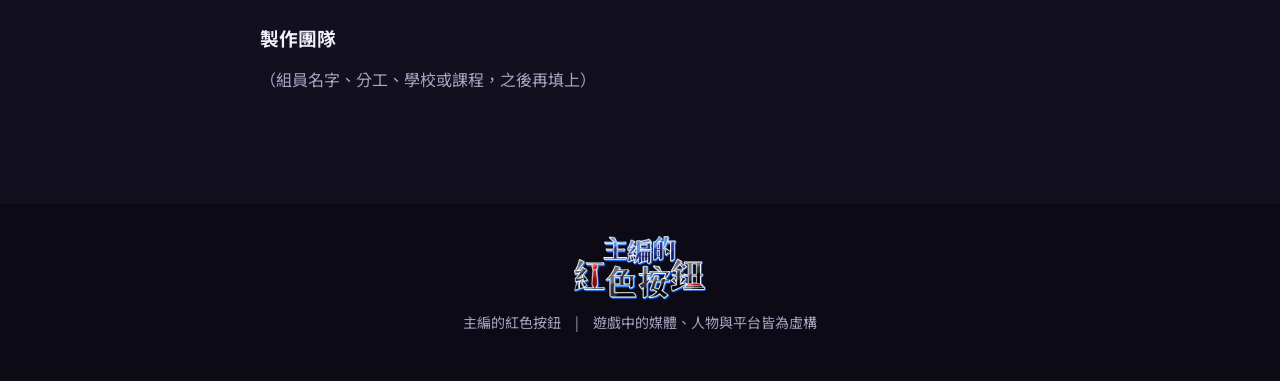
==== commit 0557a7d6: "AR start screen and website: Shixiang logo, favicon Co-Authored-By: Claude Opus 5.5 <noreply@anthrop" ====
--- a/site/index.html
+++ b/site/index.html
@@ -2,6 +2,7 @@
 <html lang="zh-Hant-TW">
 <head>
 <meta charset="utf-8">
+<link rel="icon" type="image/png" href="img/favicon.png">
 <meta name="viewport" content="width=device-width, initial-scale=1">
 <title>主編的紅色按鈕</title>
 <meta name="description" content="一款關於媒體倫理的劇情遊戲：你是實像傳媒的新進編輯，三個晚上，一顆紅色按鈕。">
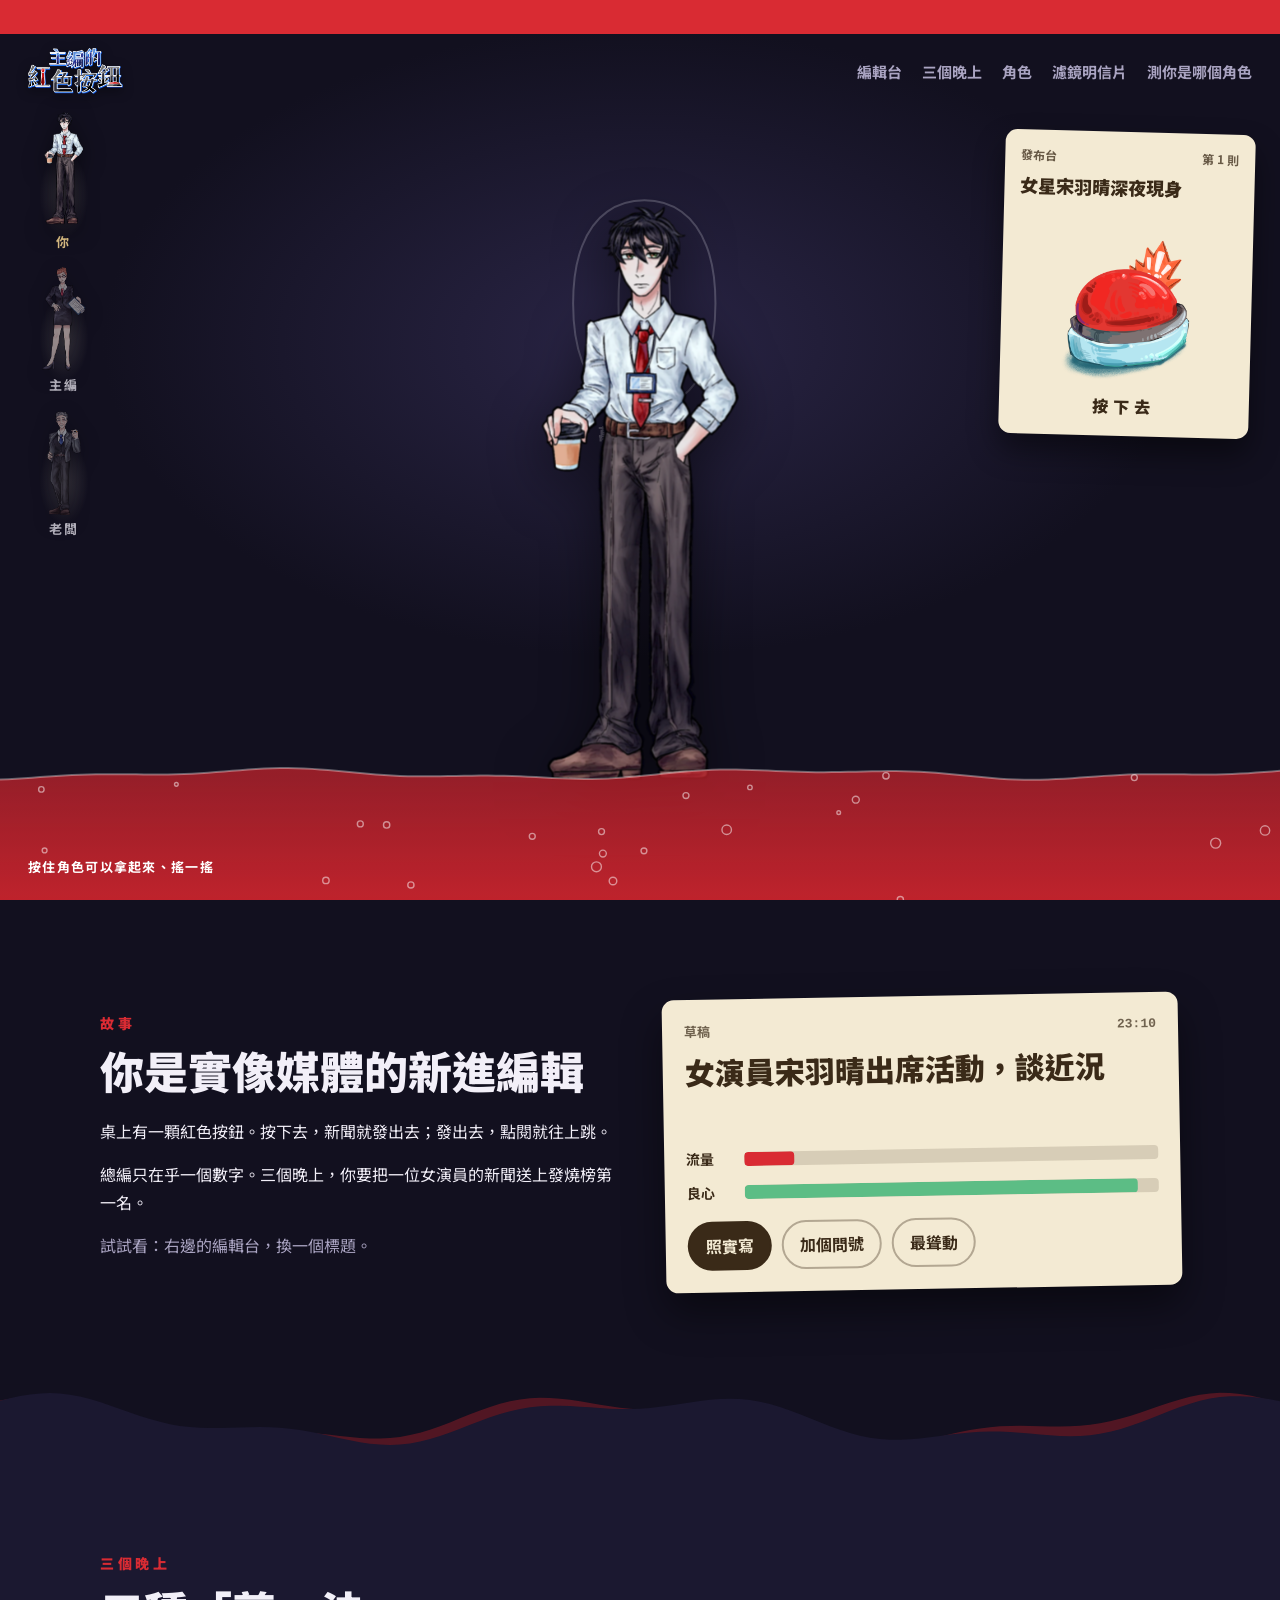
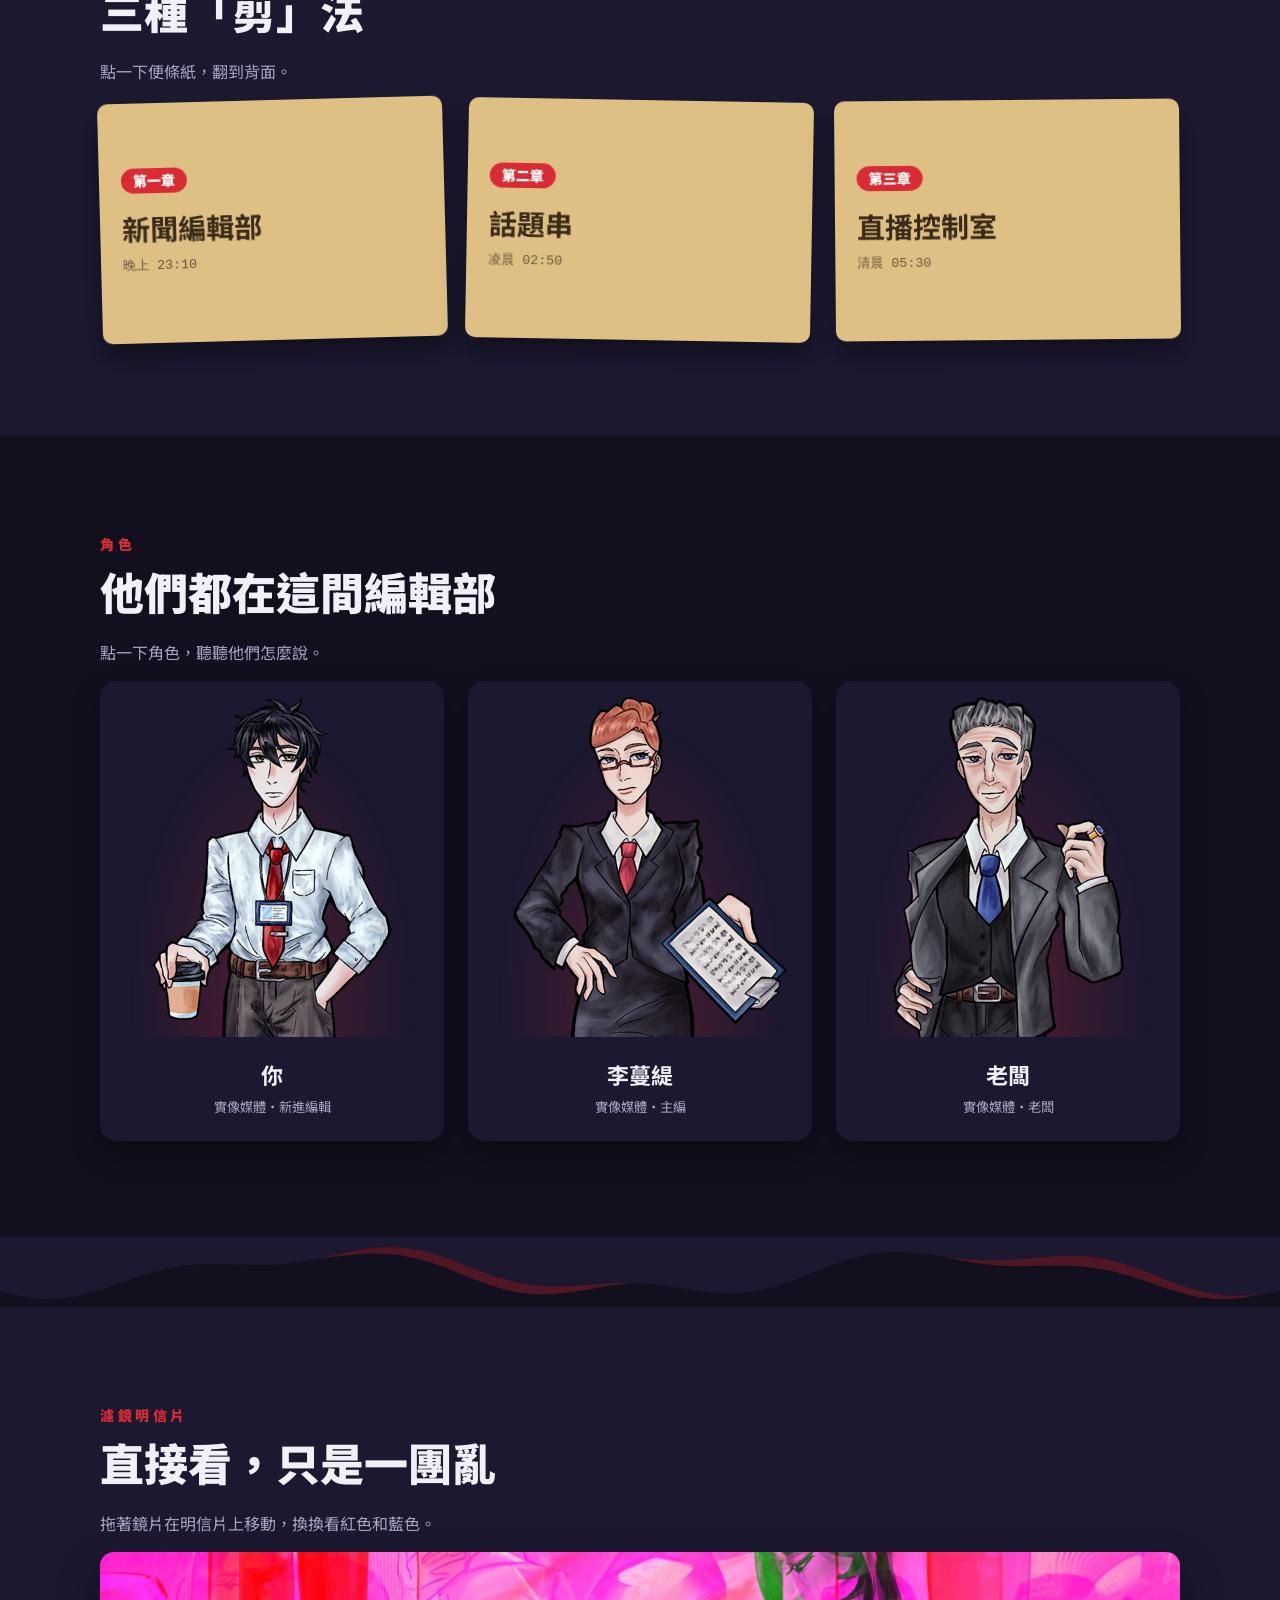
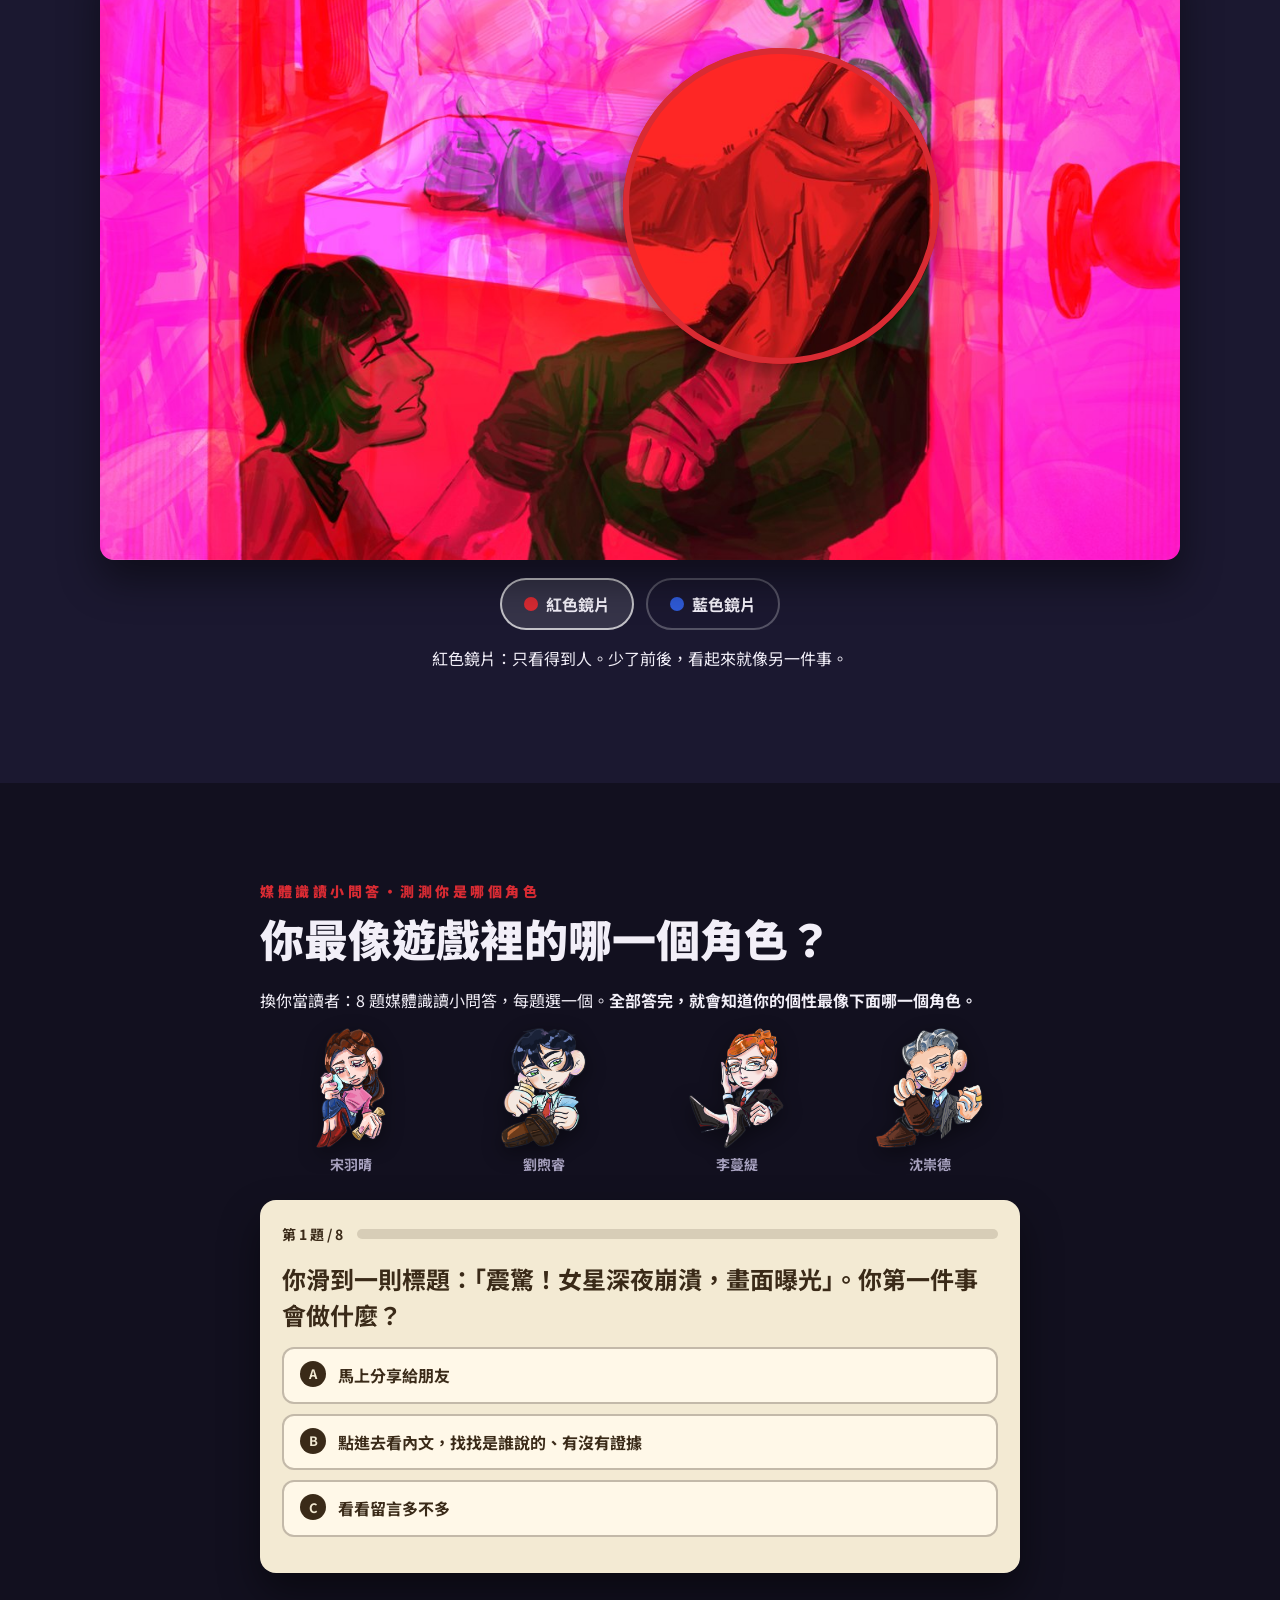
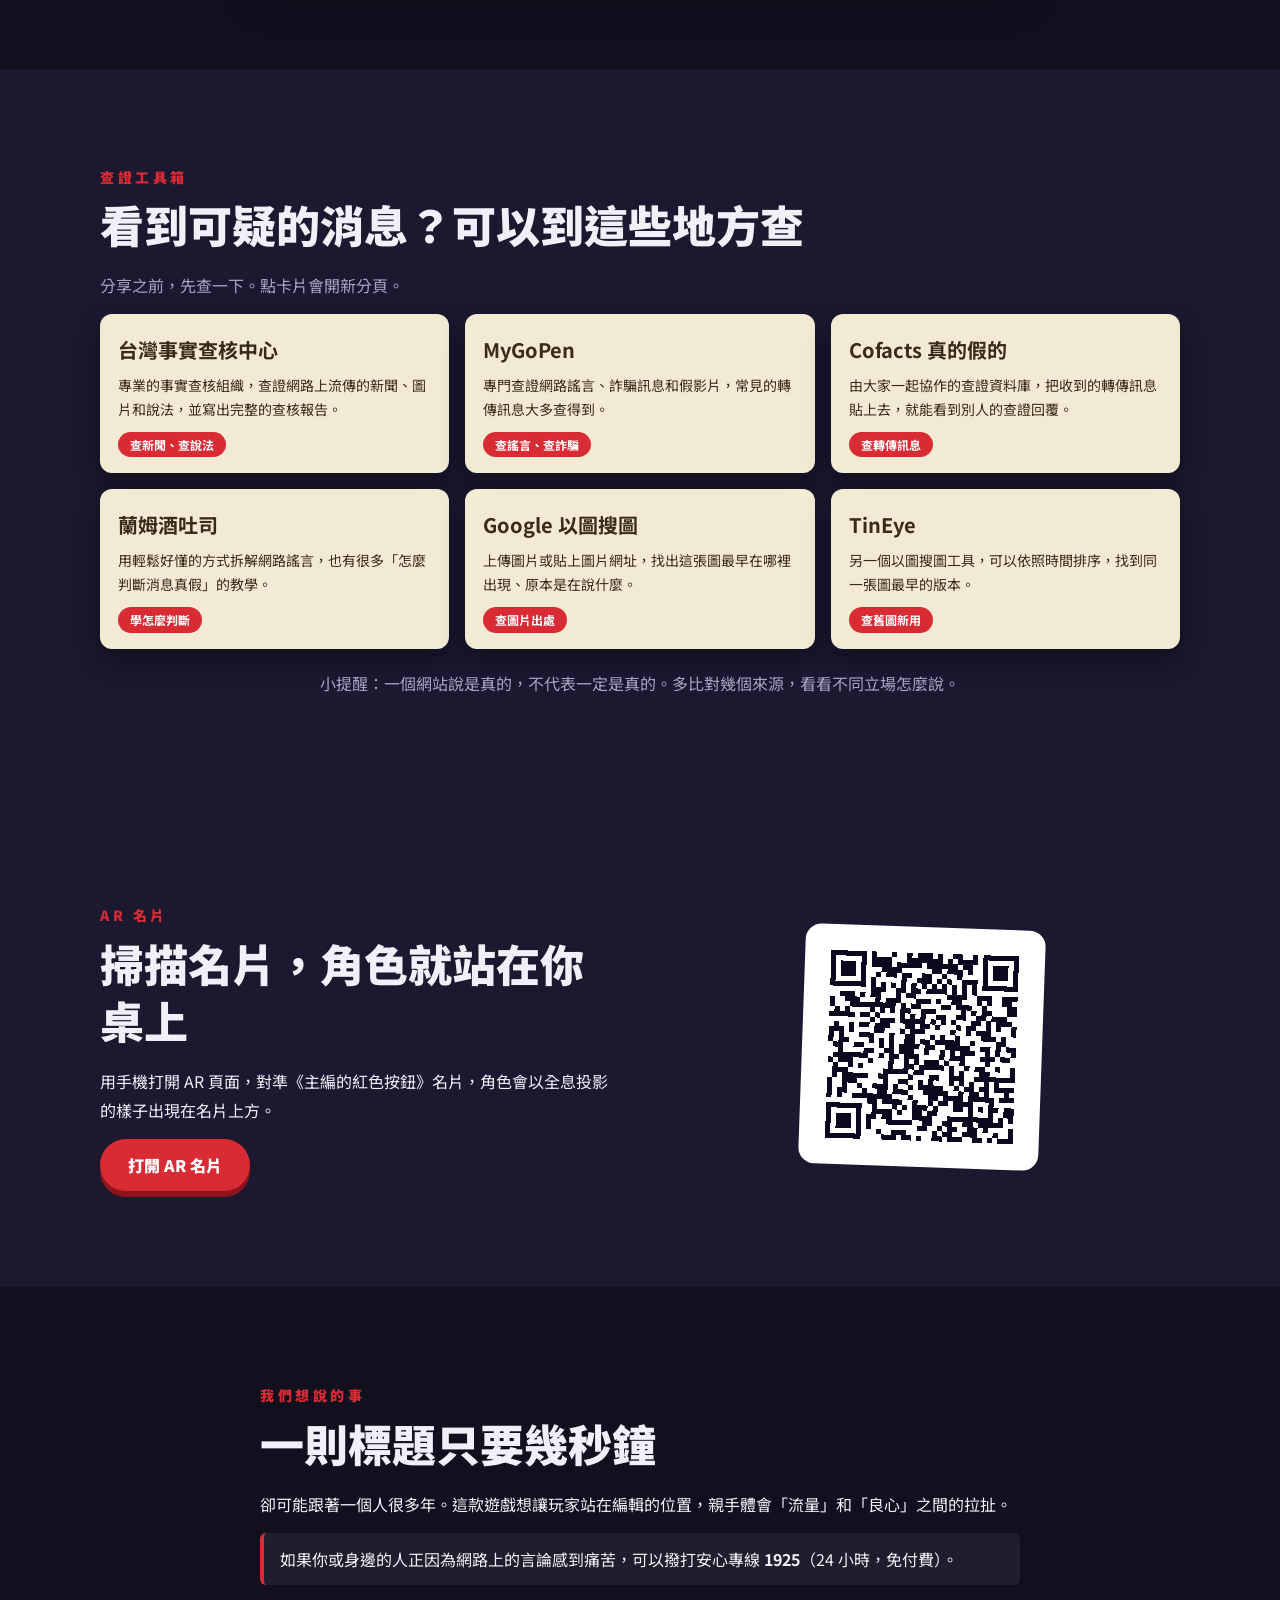
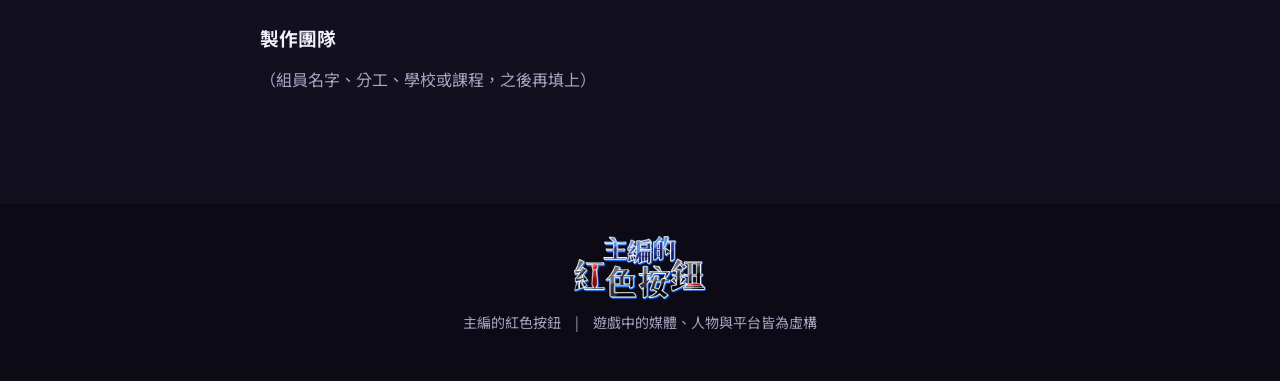
==== commit 4b3b498b: "Website: news ticker on top, wordmark and menu under it; company name 實像媒體 Co-Authored-By: Claude Op" ====
--- a/site/index.html
+++ b/site/index.html
@@ -5,11 +5,11 @@
 <link rel="icon" type="image/png" href="img/favicon.png">
 <meta name="viewport" content="width=device-width, initial-scale=1">
 <title>主編的紅色按鈕</title>
-<meta name="description" content="一款關於媒體倫理的劇情遊戲：你是實像傳媒的新進編輯，三個晚上，一顆紅色按鈕。">
+<meta name="description" content="一款關於媒體倫理的劇情遊戲：你是實像媒體的新進編輯，三個晚上，一顆紅色按鈕。">
 <link rel="preconnect" href="https://fonts.googleapis.com">
 <link rel="preconnect" href="https://fonts.gstatic.com" crossorigin>
 <link href="https://fonts.googleapis.com/css2?family=Noto+Sans+TC:wght@400;700;900&display=swap" rel="stylesheet">
-<link rel="stylesheet" href="site.css?v=20261125">
+<link rel="stylesheet" href="site.css?v=20261127">
 </head>
 <body>
 
@@ -38,7 +38,7 @@
     <button class="note" data-i="2" role="tab" aria-selected="false"><img src="img/char3.png" alt="" draggable="false"><span>老闆</span></button>
   </div>
 
-  <img class="hero-char" id="heroChar" src="img/char1.png" alt="你，實像傳媒新進編輯" draggable="false">
+  <img class="hero-char" id="heroChar" src="img/char1.png" alt="你，實像媒體新進編輯" draggable="false">
   <canvas id="liquid" aria-hidden="true"></canvas>
 
   <aside class="console" aria-label="發布台">
@@ -63,7 +63,7 @@
     <div class="wrap two">
       <div class="reveal">
         <p class="kicker">故事</p>
-        <h2>你是實像傳媒的新進編輯</h2>
+        <h2>你是實像媒體的新進編輯</h2>
         <p>桌上有一顆紅色按鈕。按下去，新聞就發出去；發出去，點閱就往上跳。</p>
         <p>總編只在乎一個數字。三個晚上，你要把一位女演員的新聞送上發燒榜第一名。</p>
         <p class="muted">試試看：右邊的編輯台，換一個標題。</p>
@@ -119,17 +119,17 @@
         <button class="person reveal" data-say="「我只是想做好新聞……也想被看見。」">
           <span class="portrait"><img src="img/char1.png" alt="" draggable="false"></span>
           <span class="bubble"></span>
-          <b>你</b><small>實像傳媒・新進編輯</small>
+          <b>你</b><small>實像媒體・新進編輯</small>
         </button>
         <button class="person reveal" data-say="「標題再狠一點。天亮前，我要看到第一名。」">
           <span class="portrait"><img src="img/char2.png" alt="" draggable="false"></span>
           <span class="bubble"></span>
-          <b>李蔓緹</b><small>實像傳媒・主編</small>
+          <b>李蔓緹</b><small>實像媒體・主編</small>
         </button>
         <button class="person reveal" data-say="「新聞？我只看報表上的數字。」">
           <span class="portrait"><img src="img/char3.png" alt="" draggable="false"></span>
           <span class="bubble"></span>
-          <b>老闆</b><small>實像傳媒・老闆</small>
+          <b>老闆</b><small>實像媒體・老闆</small>
         </button>
       </div>
     </div>
@@ -246,10 +246,10 @@
   <p>主編的紅色按鈕　|　遊戲中的媒體、人物與平台皆為虛構</p>
 </footer>
 
-<script src="stage.js?v=20261125"></script>
-<script src="site.js?v=20261125"></script>
-<script src="lens.js?v=20261125"></script>
-<script src="quiz.js?v=20261125"></script>
-<script src="transition.js?v=20261125"></script>
+<script src="stage.js?v=20261127"></script>
+<script src="site.js?v=20261127"></script>
+<script src="lens.js?v=20261127"></script>
+<script src="quiz.js?v=20261127"></script>
+<script src="transition.js?v=20261127"></script>
 </body>
 </html>
--- a/site/site.css
+++ b/site/site.css
@@ -32,14 +32,14 @@
   background: radial-gradient(ellipse 60% 50% at 50% 38%, #2a2546 0%, var(--night) 70%);
   user-select: none; -webkit-user-select: none;
 }
-.topbar { position: fixed; inset: 0 0 auto 0; z-index: 90; transition: background-color .4s var(--ease), box-shadow .4s var(--ease); display: flex; align-items: center; justify-content: space-between; gap: 16px; padding: 14px 28px; }
+.topbar { position: fixed; inset: 0 0 auto 0; z-index: 90; transition: background-color .4s var(--ease), box-shadow .4s var(--ease), top .35s var(--ease); display: flex; align-items: center; justify-content: space-between; gap: 16px; padding: 14px 28px; }
 .logo { display: flex; align-items: center; gap: 10px; font-weight: 900; font-size: 20px; text-decoration: none; white-space: nowrap; }
 .logo-dot { width: 14px; height: 14px; border-radius: 50%; background: var(--red); box-shadow: 0 3px 0 var(--red-dark); }
 .topbar nav { display: flex; gap: 20px; flex-wrap: wrap; justify-content: flex-end; }
 .topbar nav a { text-decoration: none; color: var(--muted); font-size: 15px; font-weight: 700; transition: color .3s var(--ease); }
 .topbar nav a:hover { color: var(--ink); }
 
-.ticker { position: absolute; left: 0; right: 0; top: 76px; height: 34px; z-index: 7; background: var(--red); overflow: hidden; display: flex; align-items: center; transition: background-color .6s var(--ease); }
+.ticker { position: absolute; left: 0; right: 0; top: 0; height: 34px; z-index: 7; background: var(--red); overflow: hidden; display: flex; align-items: center; transition: background-color .6s var(--ease); }
 .ticker.alarm { background: #5a0b10; }
 .ticker-track { display: flex; gap: 48px; white-space: nowrap; font-weight: 700; font-size: 14px; animation: tick 40s linear infinite; padding-left: 100%; }
 .ticker-track span::before { content: "快訊"; background: #fff; color: var(--red); border-radius: 4px; padding: 0 6px; margin-right: 10px; font-size: 12px; }
@@ -206,7 +206,7 @@
 @media (max-width: 860px) {
   .topbar { padding: 12px 16px; }
   .topbar nav { display: none; }
-  .ticker { top: 62px; height: 30px; }
+  .ticker { top: 0; height: 30px; }
   .notes { top: 108px; }
   .stage { min-height: 680px; }
   .notes { left: 16px; top: 88px; grid-auto-flow: column; gap: 4px; }
@@ -266,3 +266,8 @@
 .tool-tip { margin-top: 20px; color: var(--muted); text-align: center; }
 @media (max-width: 860px) { .tools { grid-template-columns: 1fr; } }
 .q-more { margin: 14px 0 0; font-size: 14px; } .q-more a { color: var(--red); font-weight: 700; }
+
+/* 快訊在最上面，標準字＋選單在快訊下面；往下捲之後選單貼到最上面 */
+.topbar { top: 34px; }
+.topbar.scrolled { top: 0; }
+@media (max-width: 860px) { .topbar { top: 30px; } .topbar.scrolled { top: 0; } }
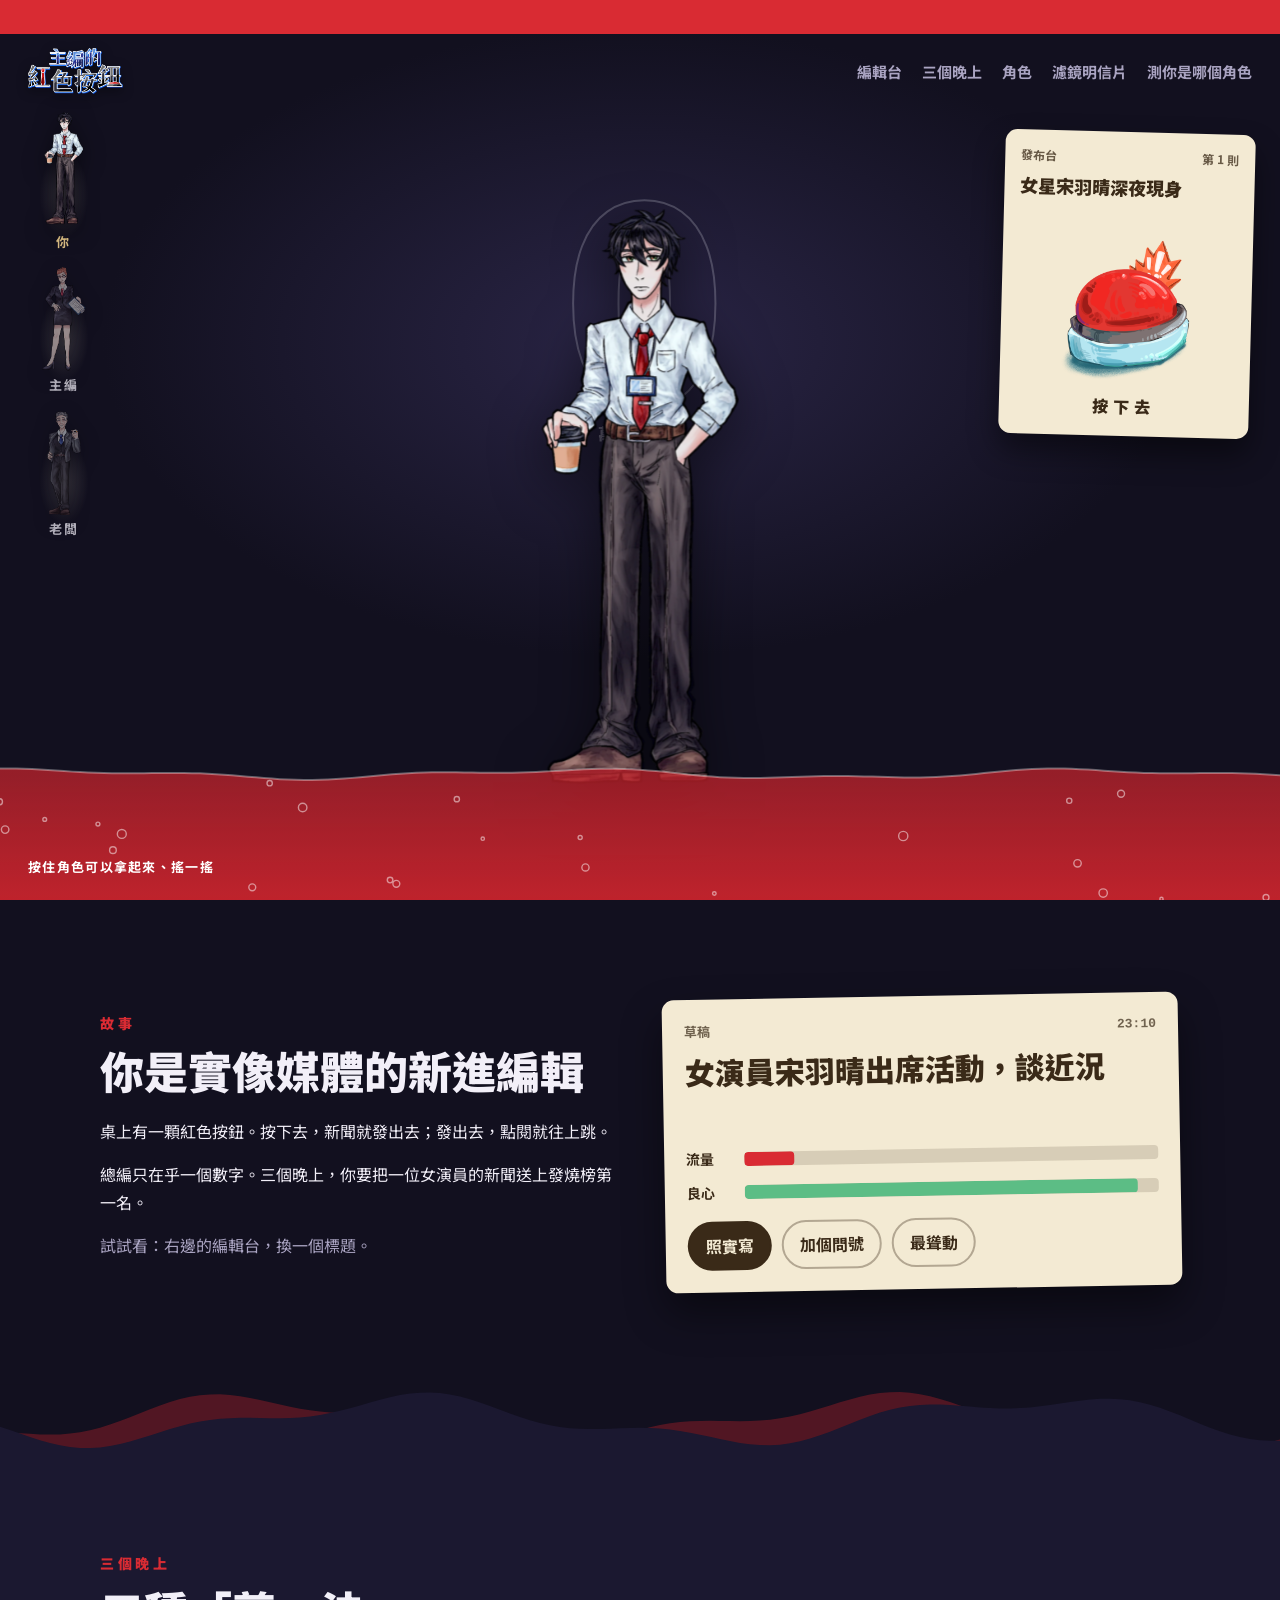
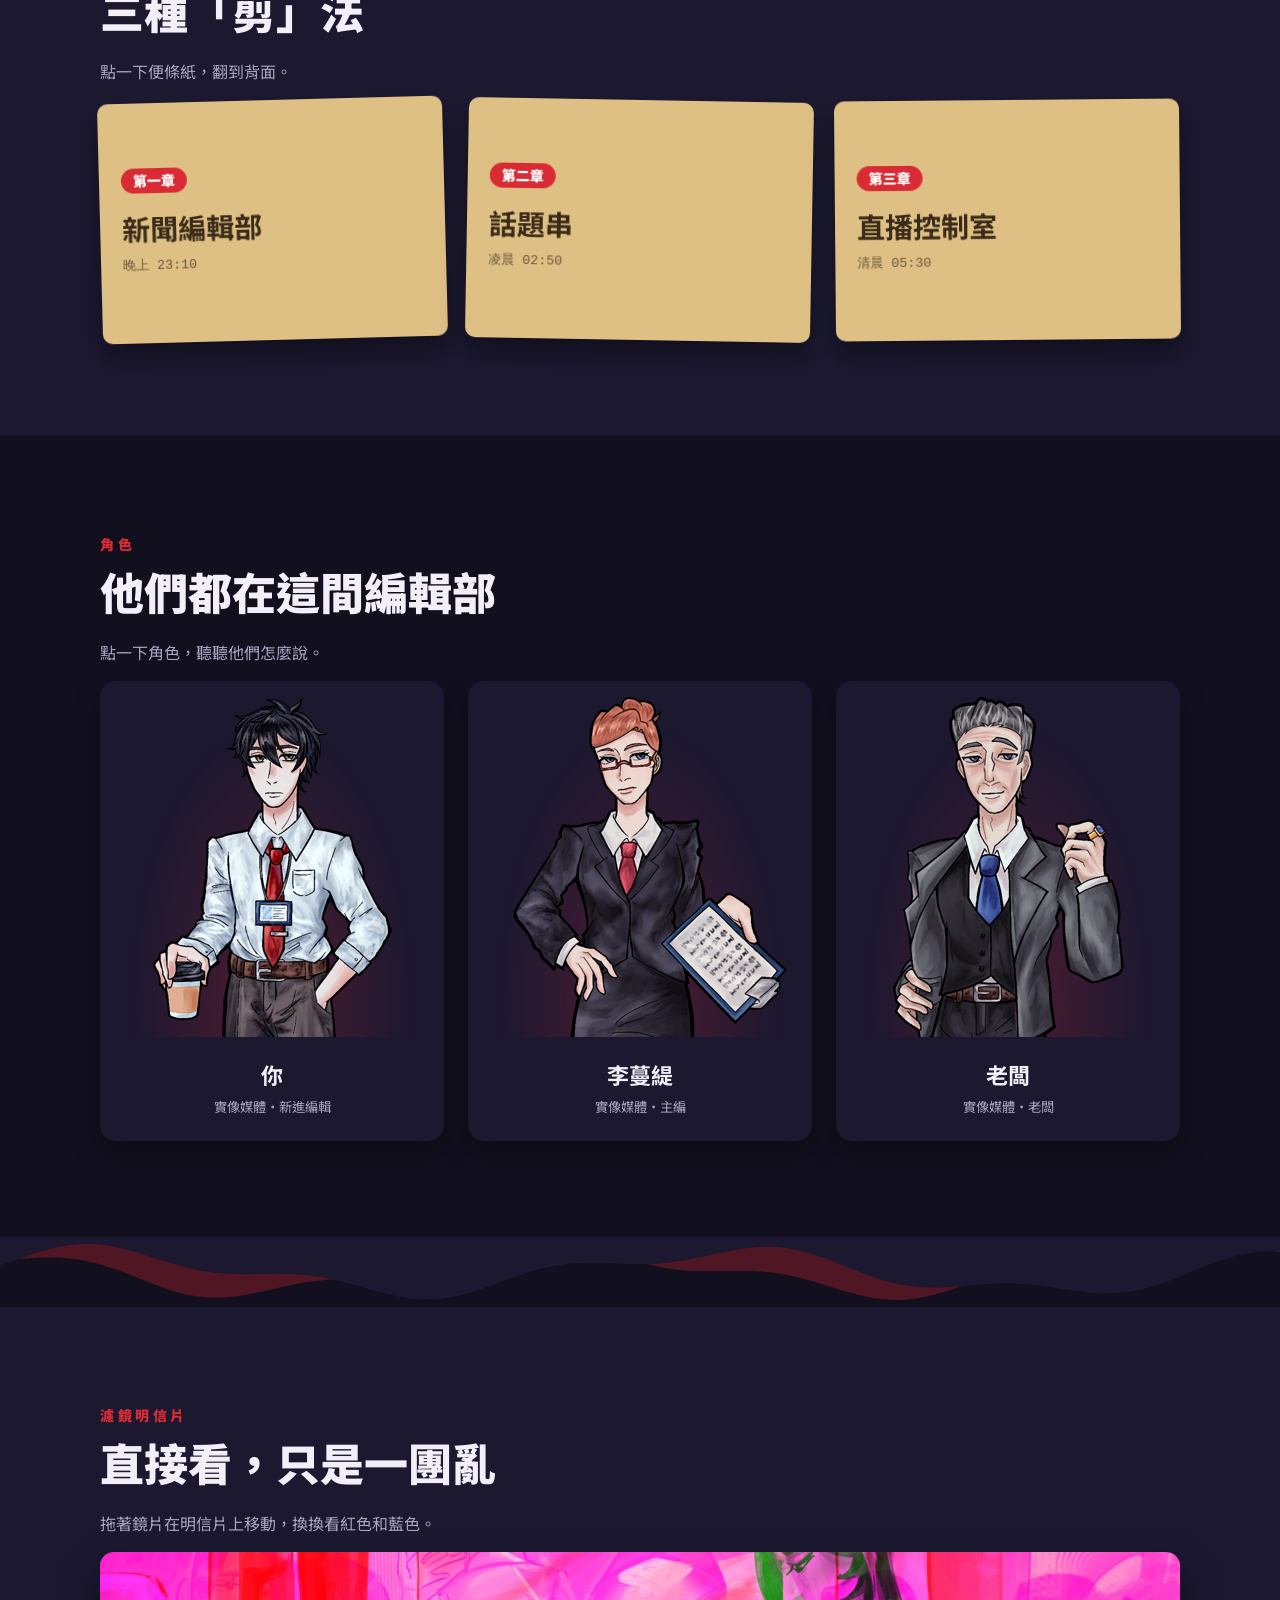
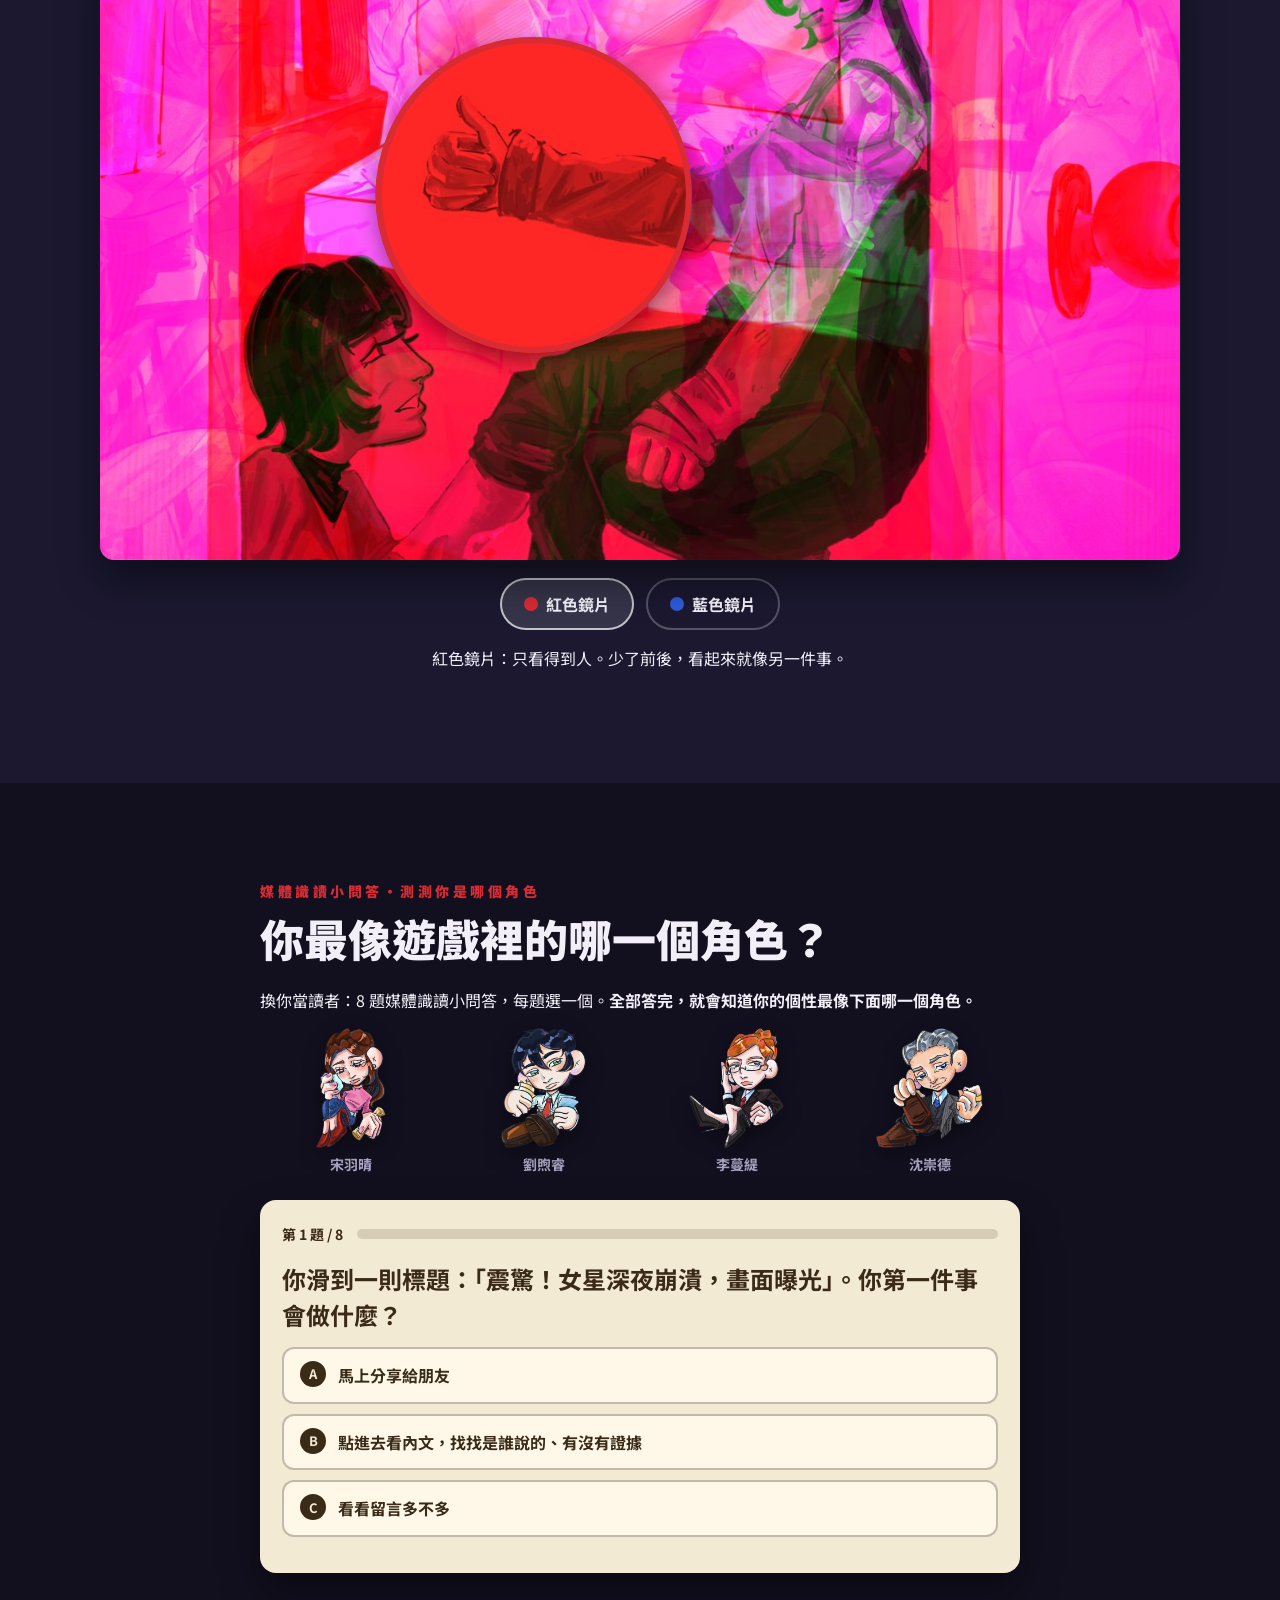
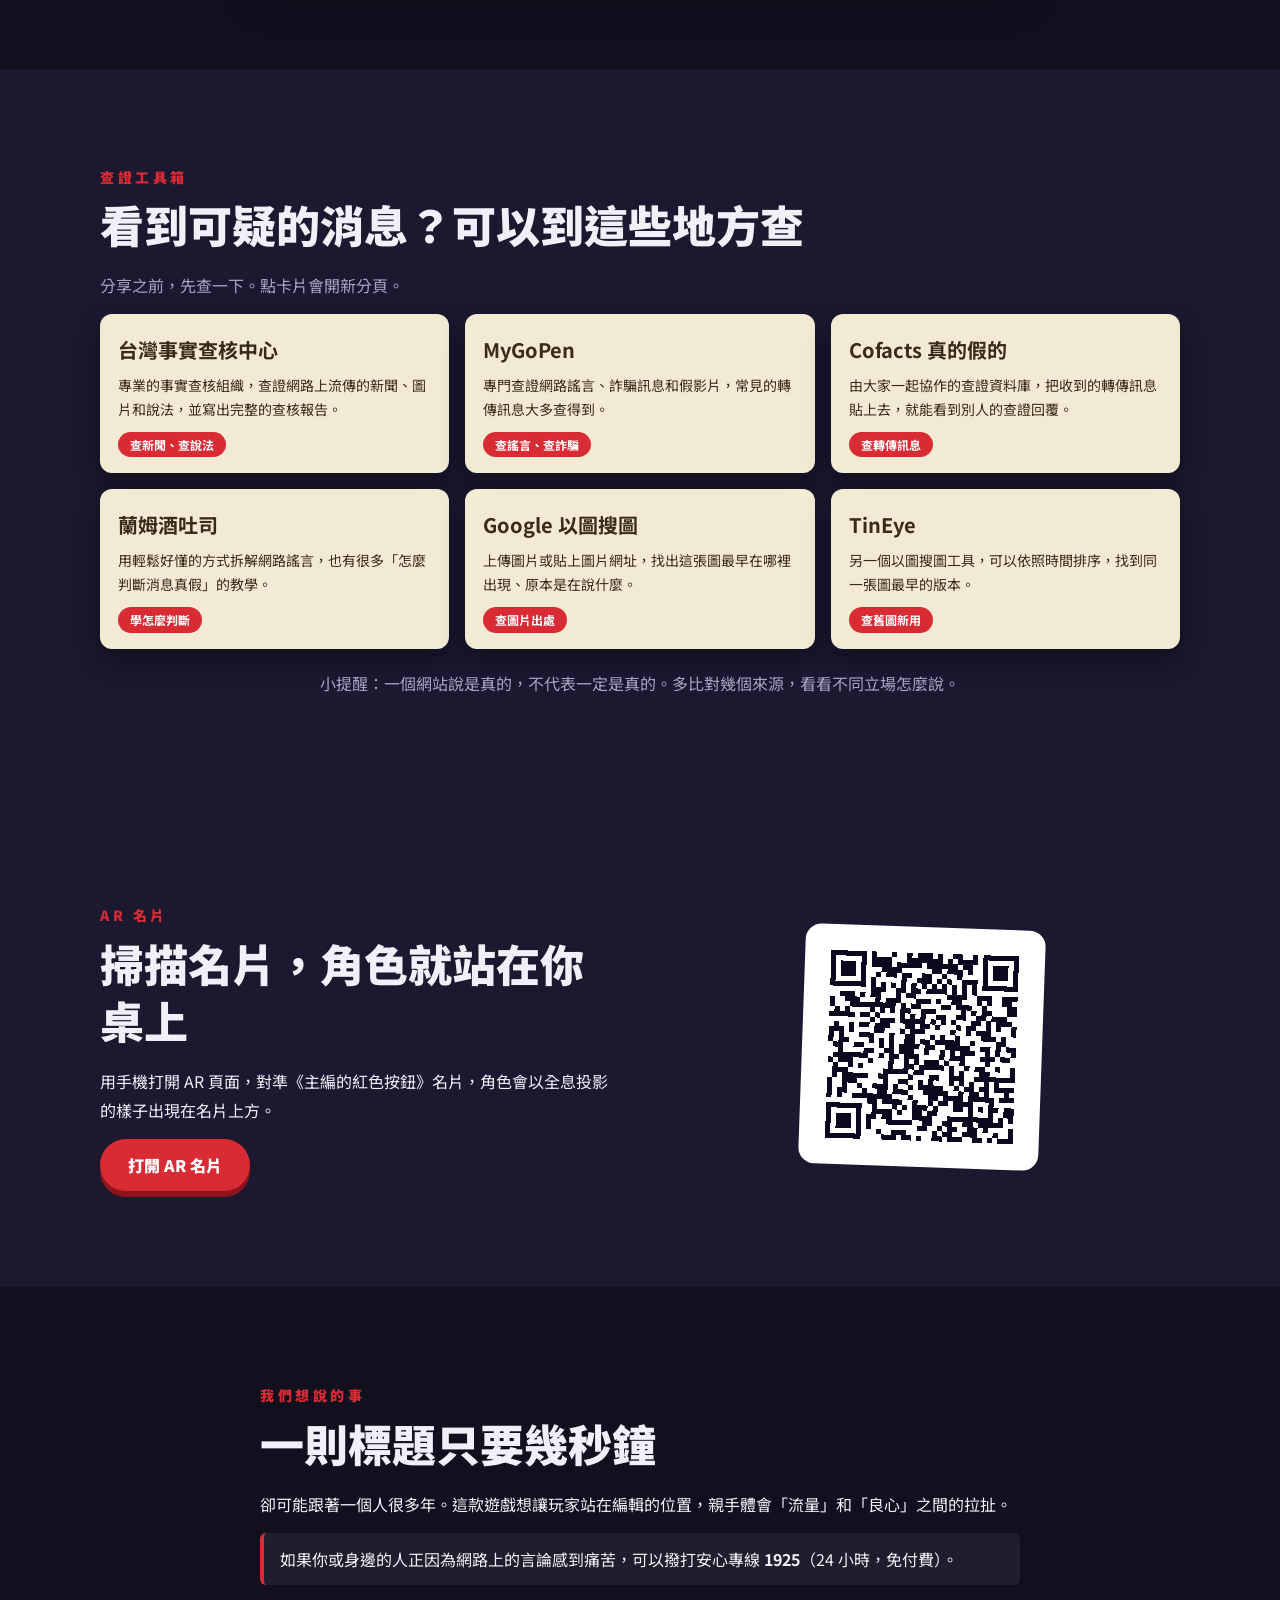
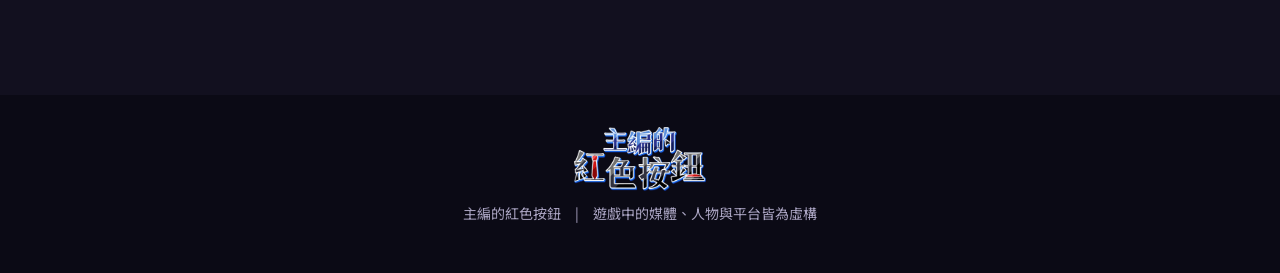
==== commit 23763c46: "Website: hide the team section for now Co-Authored-By: Claude Opus 5.5 <noreply@anthropic.com> Claud" ====
--- a/site/index.html
+++ b/site/index.html
@@ -234,8 +234,9 @@
       <h2>一則標題只要幾秒鐘</h2>
       <p>卻可能跟著一個人很多年。這款遊戲想讓玩家站在編輯的位置，親手體會「流量」和「良心」之間的拉扯。</p>
       <p class="help">如果你或身邊的人正因為網路上的言論感到痛苦，可以撥打安心專線 <b>1925</b>（24 小時，免付費）。</p>
+      <!-- 製作團隊：之後再放（組員名字、分工、學校或課程）
       <h3 class="team-title">製作團隊</h3>
-      <p class="muted">（組員名字、分工、學校或課程，之後再填上）</p>
+      -->
     </div>
   </section>
 
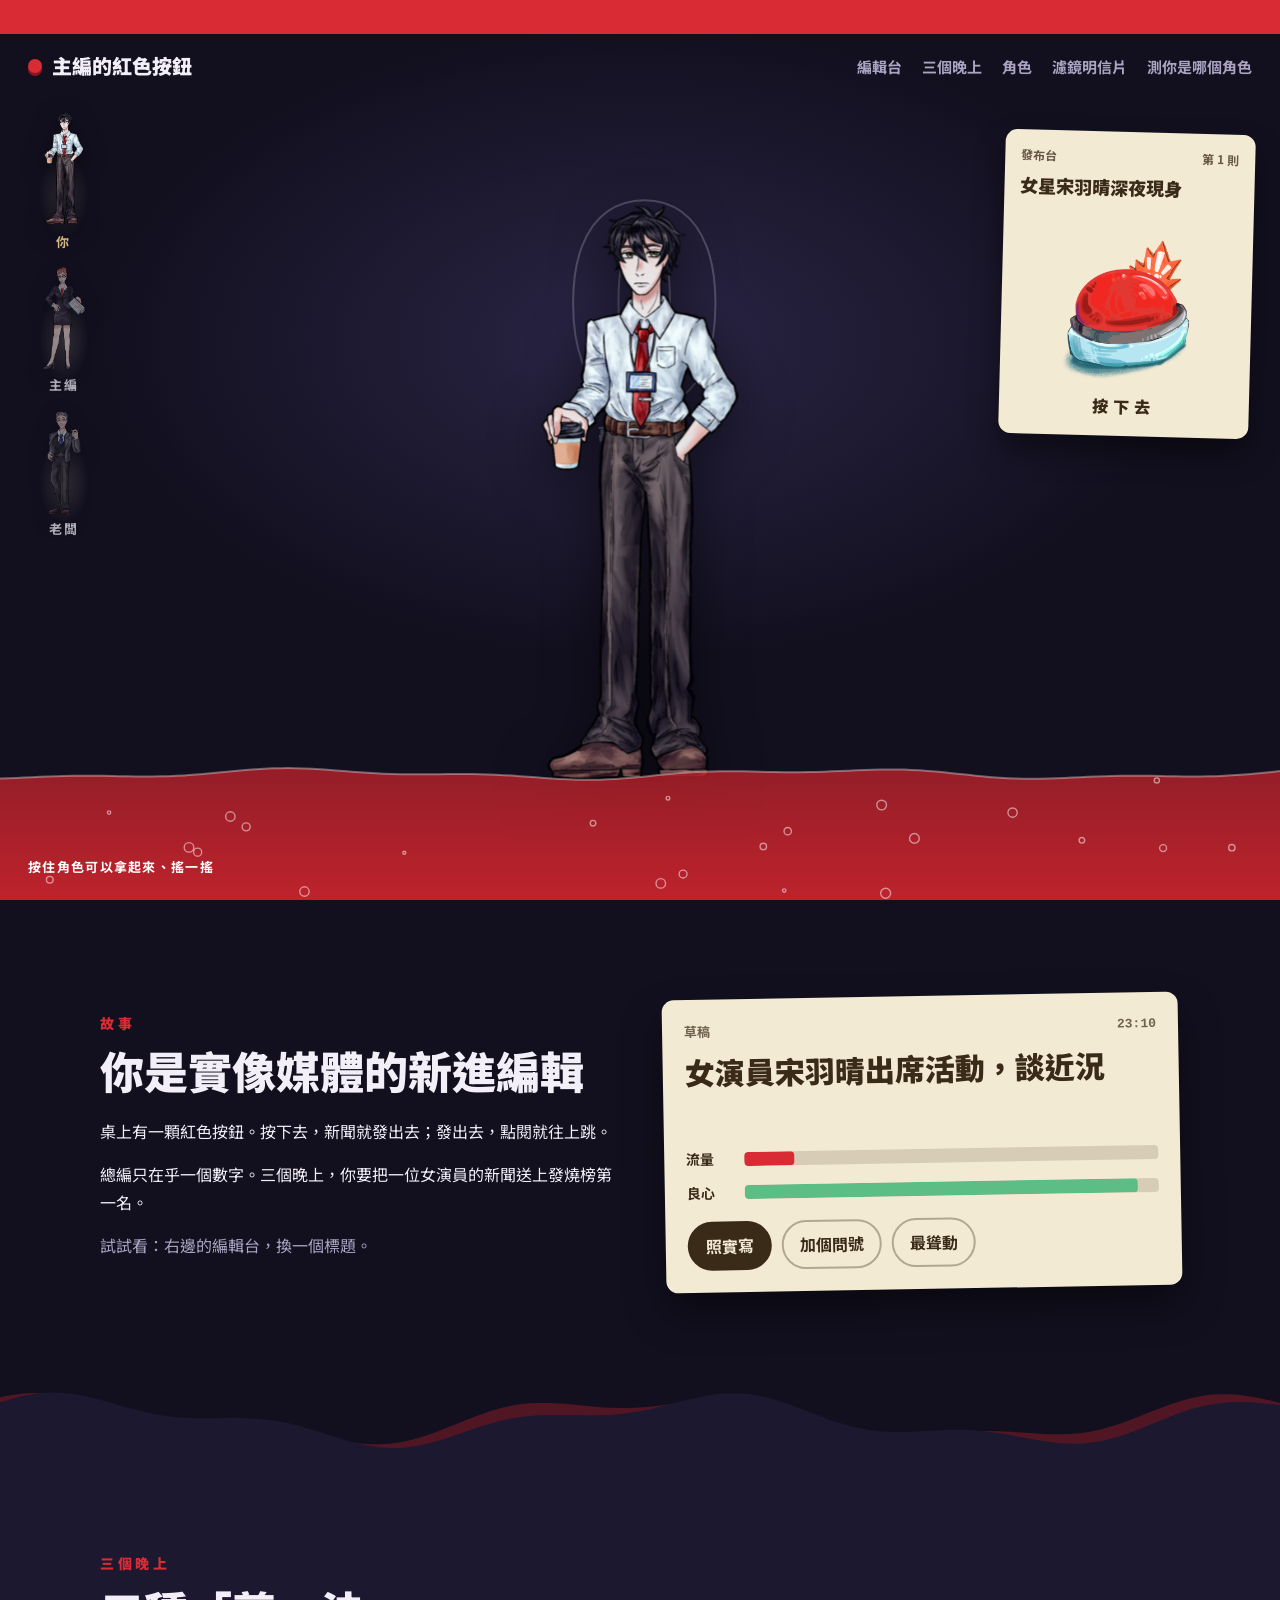
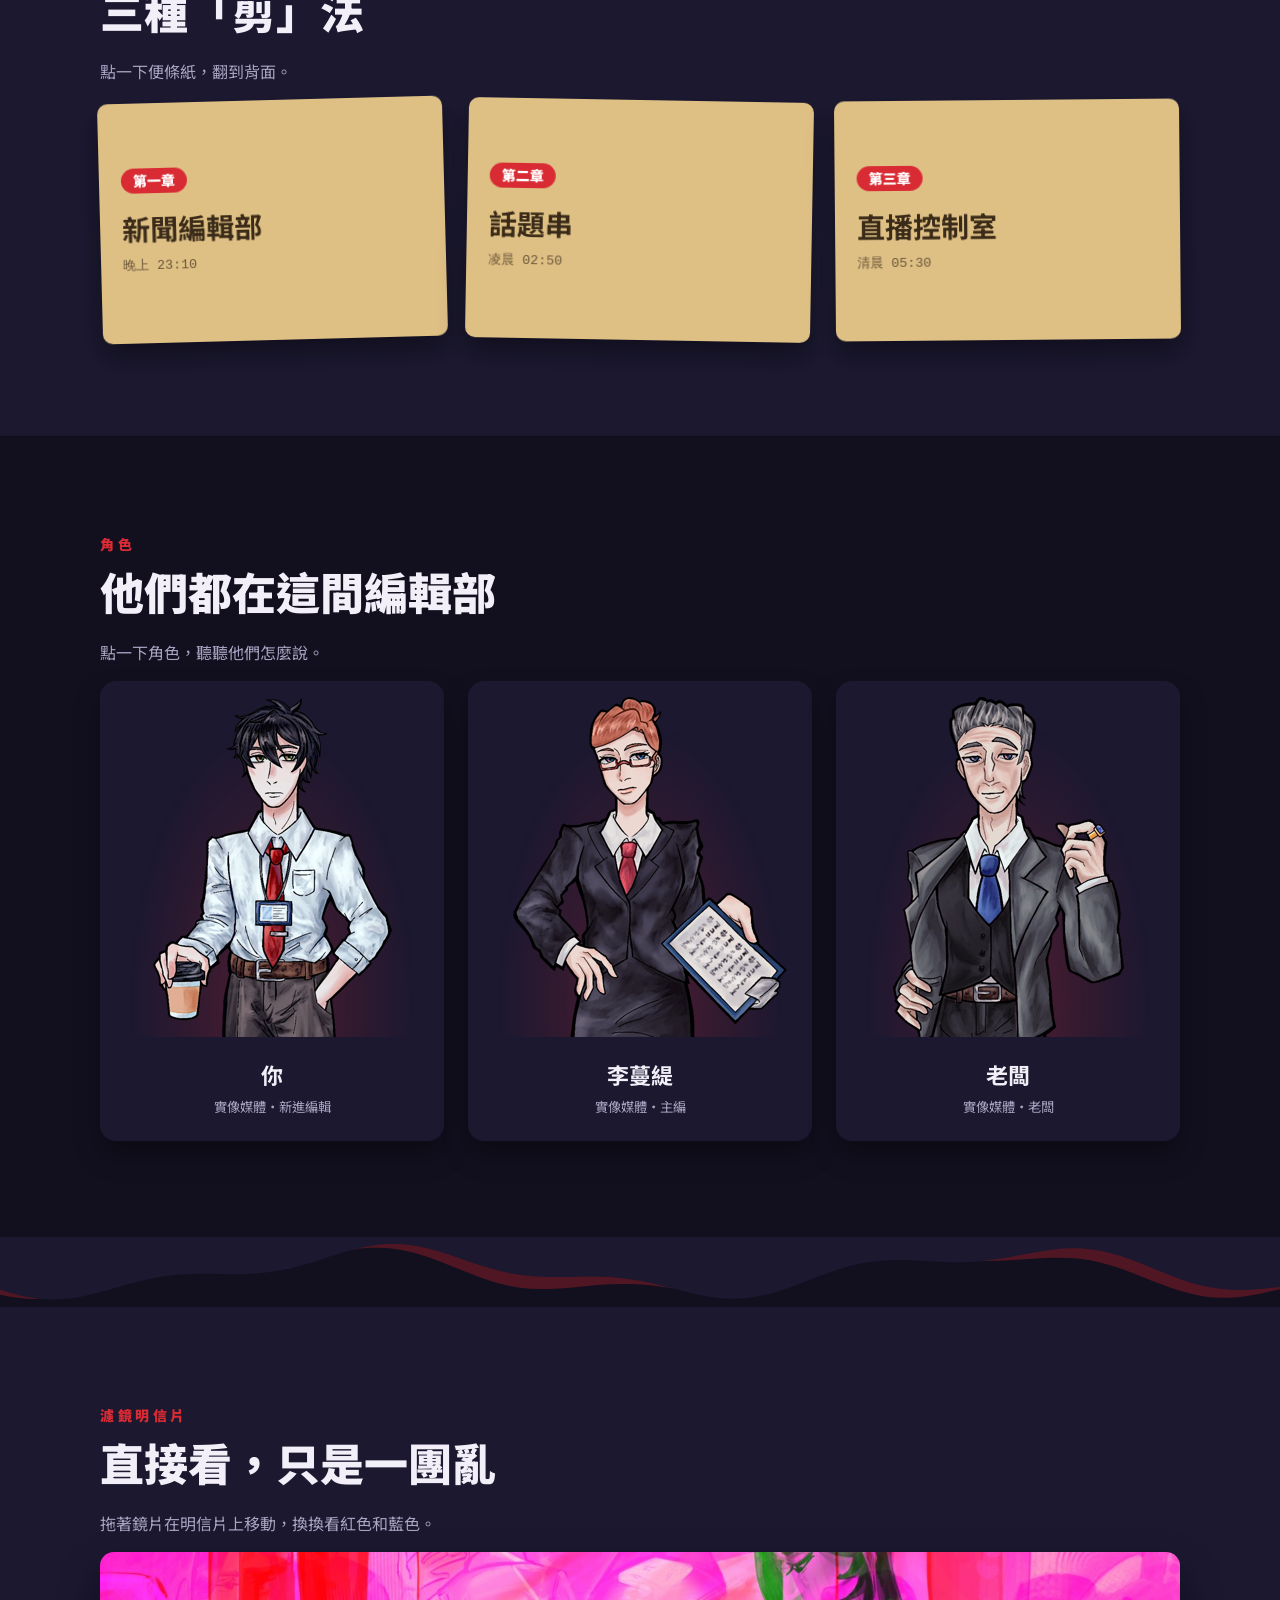
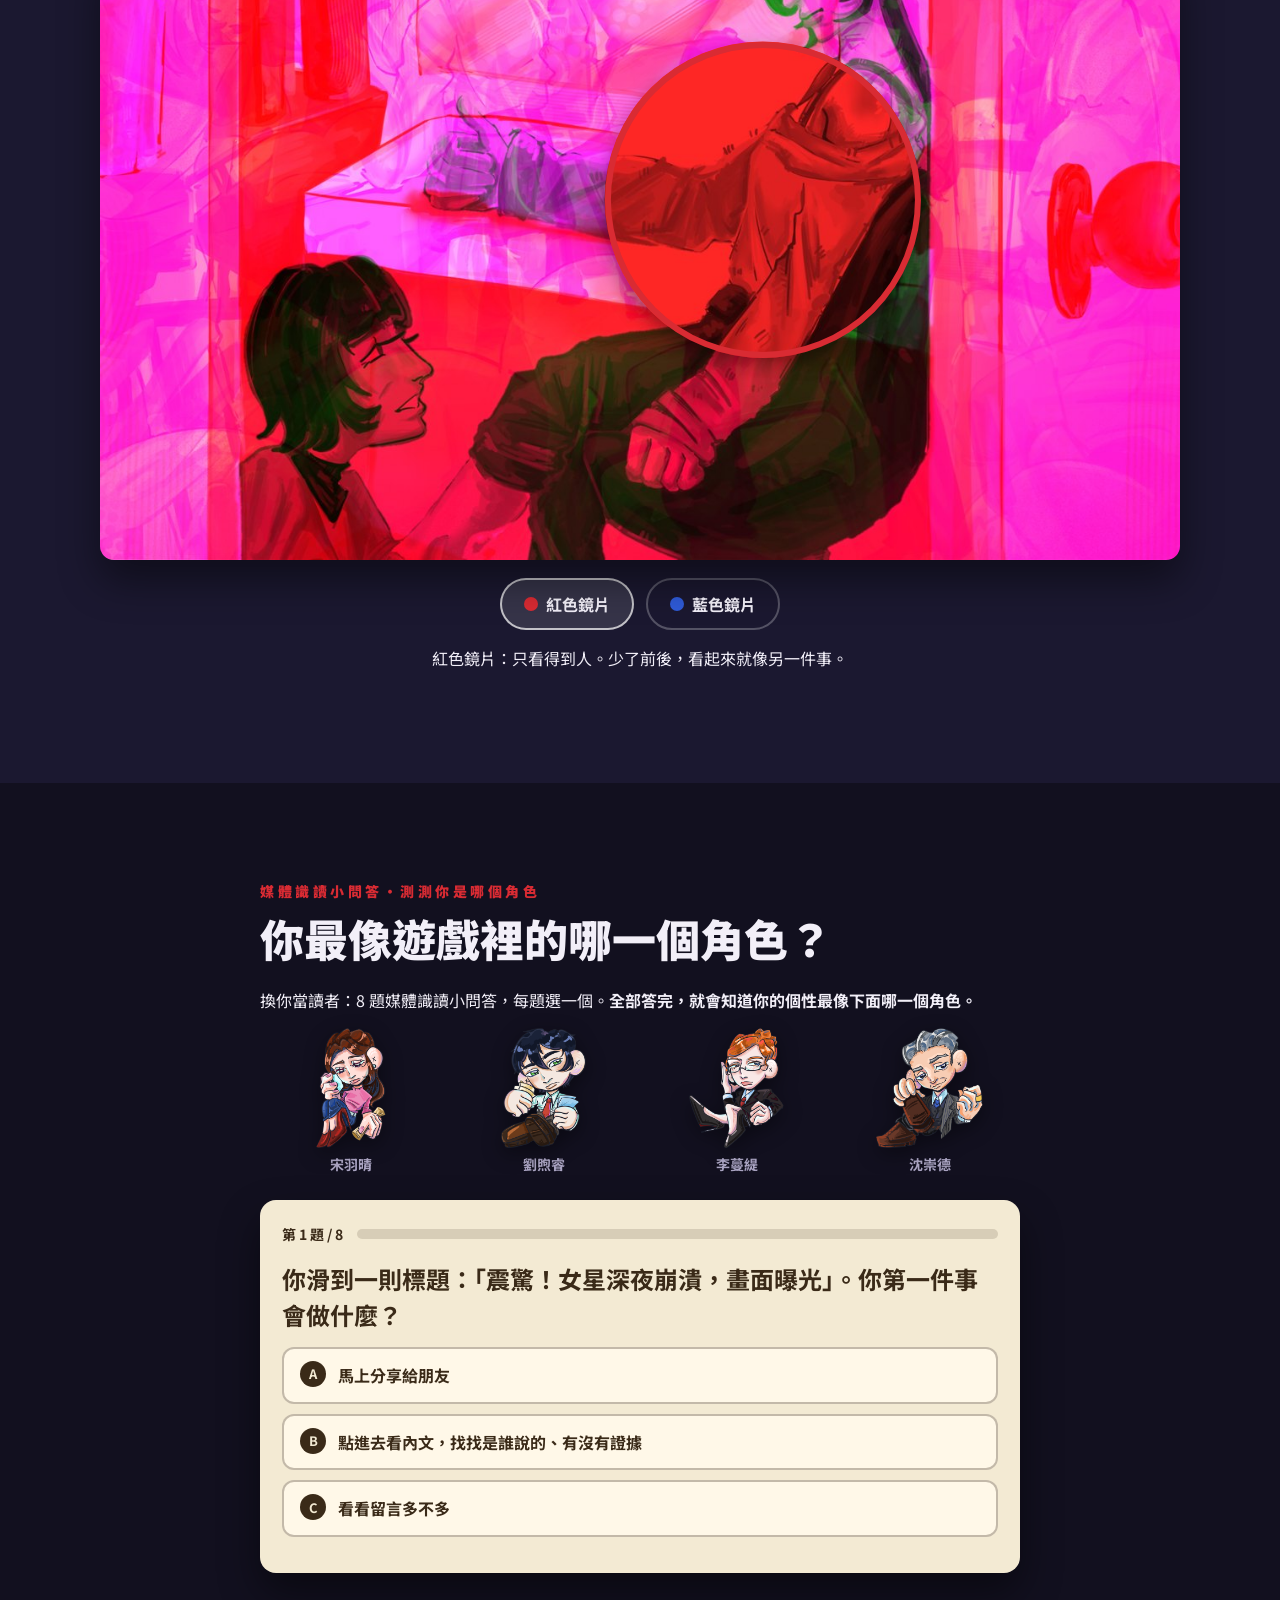
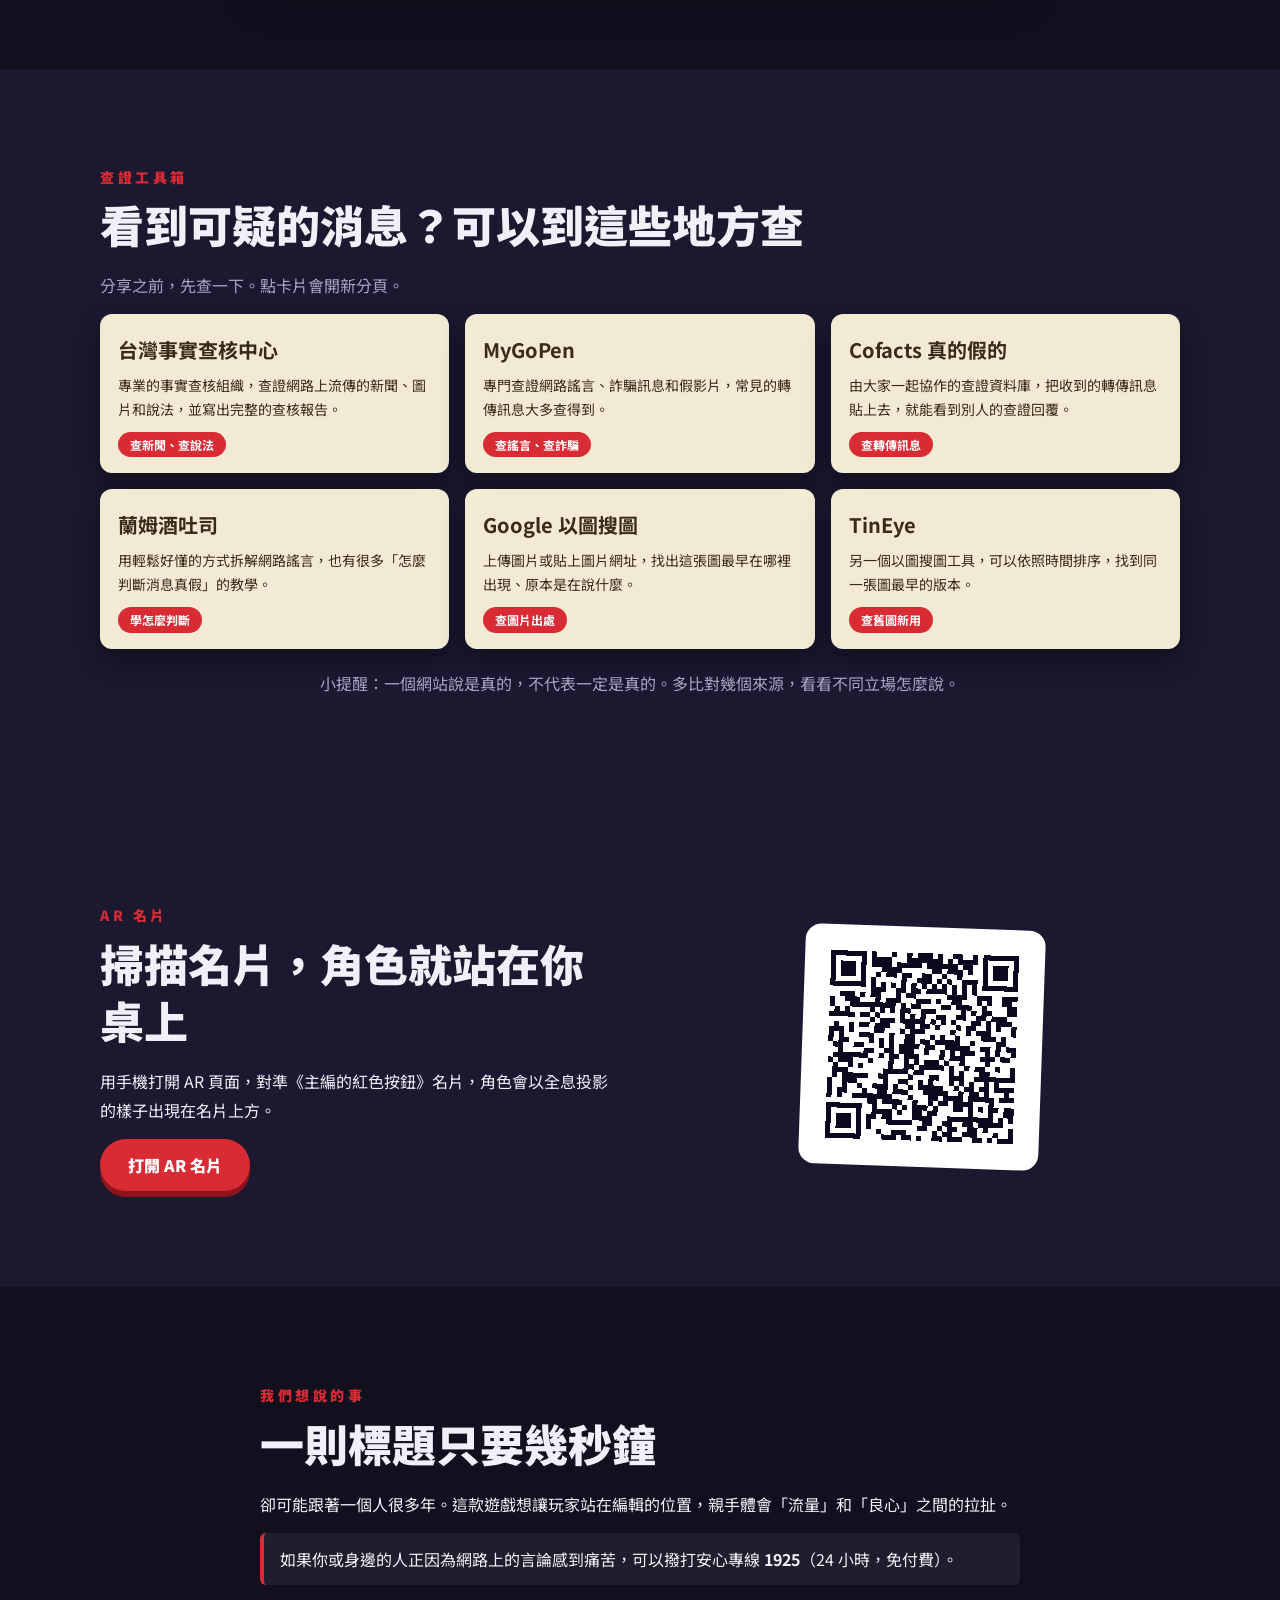
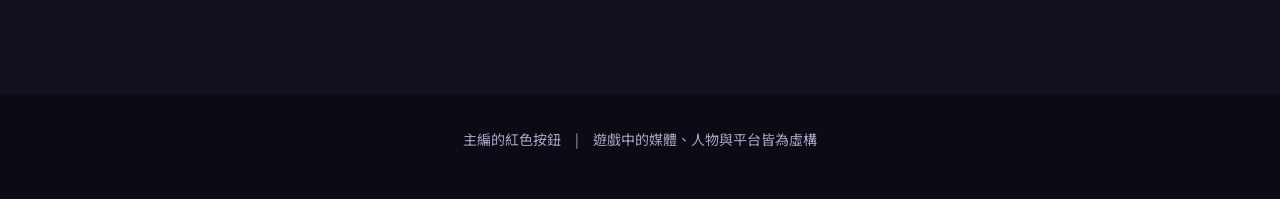
==== commit f514875c: "Wordmark only on the game's title screen: website and AR card use text again Co-Authored-By: Claude " ====
--- a/site/index.html
+++ b/site/index.html
@@ -9,14 +9,14 @@
 <link rel="preconnect" href="https://fonts.googleapis.com">
 <link rel="preconnect" href="https://fonts.gstatic.com" crossorigin>
 <link href="https://fonts.googleapis.com/css2?family=Noto+Sans+TC:wght@400;700;900&display=swap" rel="stylesheet">
-<link rel="stylesheet" href="site.css?v=20261127">
+<link rel="stylesheet" href="site.css?v=20261128">
 </head>
 <body>
 
 <!-- ================= 開場：深夜的發布台 ================= -->
 <section class="stage" id="top">
   <header class="topbar">
-    <a class="logo" href="#top"><img src="img/wordmark_small.png" alt="主編的紅色按鈕" draggable="false" width="95" height="46" style="height:46px;width:auto"></a>
+    <a class="logo" href="#top"><i class="logo-dot"></i>主編的紅色按鈕</a>
     <nav>
       <a href="#desk">編輯台</a>
       <a href="#nights">三個晚上</a>
@@ -243,14 +243,13 @@
 </main>
 
 <footer>
-  <img class="foot-mark" src="img/wordmark_small.png" alt="主編的紅色按鈕" draggable="false" width="132" height="64" style="height:64px;width:auto">
   <p>主編的紅色按鈕　|　遊戲中的媒體、人物與平台皆為虛構</p>
 </footer>
 
-<script src="stage.js?v=20261127"></script>
-<script src="site.js?v=20261127"></script>
-<script src="lens.js?v=20261127"></script>
-<script src="quiz.js?v=20261127"></script>
-<script src="transition.js?v=20261127"></script>
+<script src="stage.js?v=20261128"></script>
+<script src="site.js?v=20261128"></script>
+<script src="lens.js?v=20261128"></script>
+<script src="quiz.js?v=20261128"></script>
+<script src="transition.js?v=20261128"></script>
 </body>
 </html>
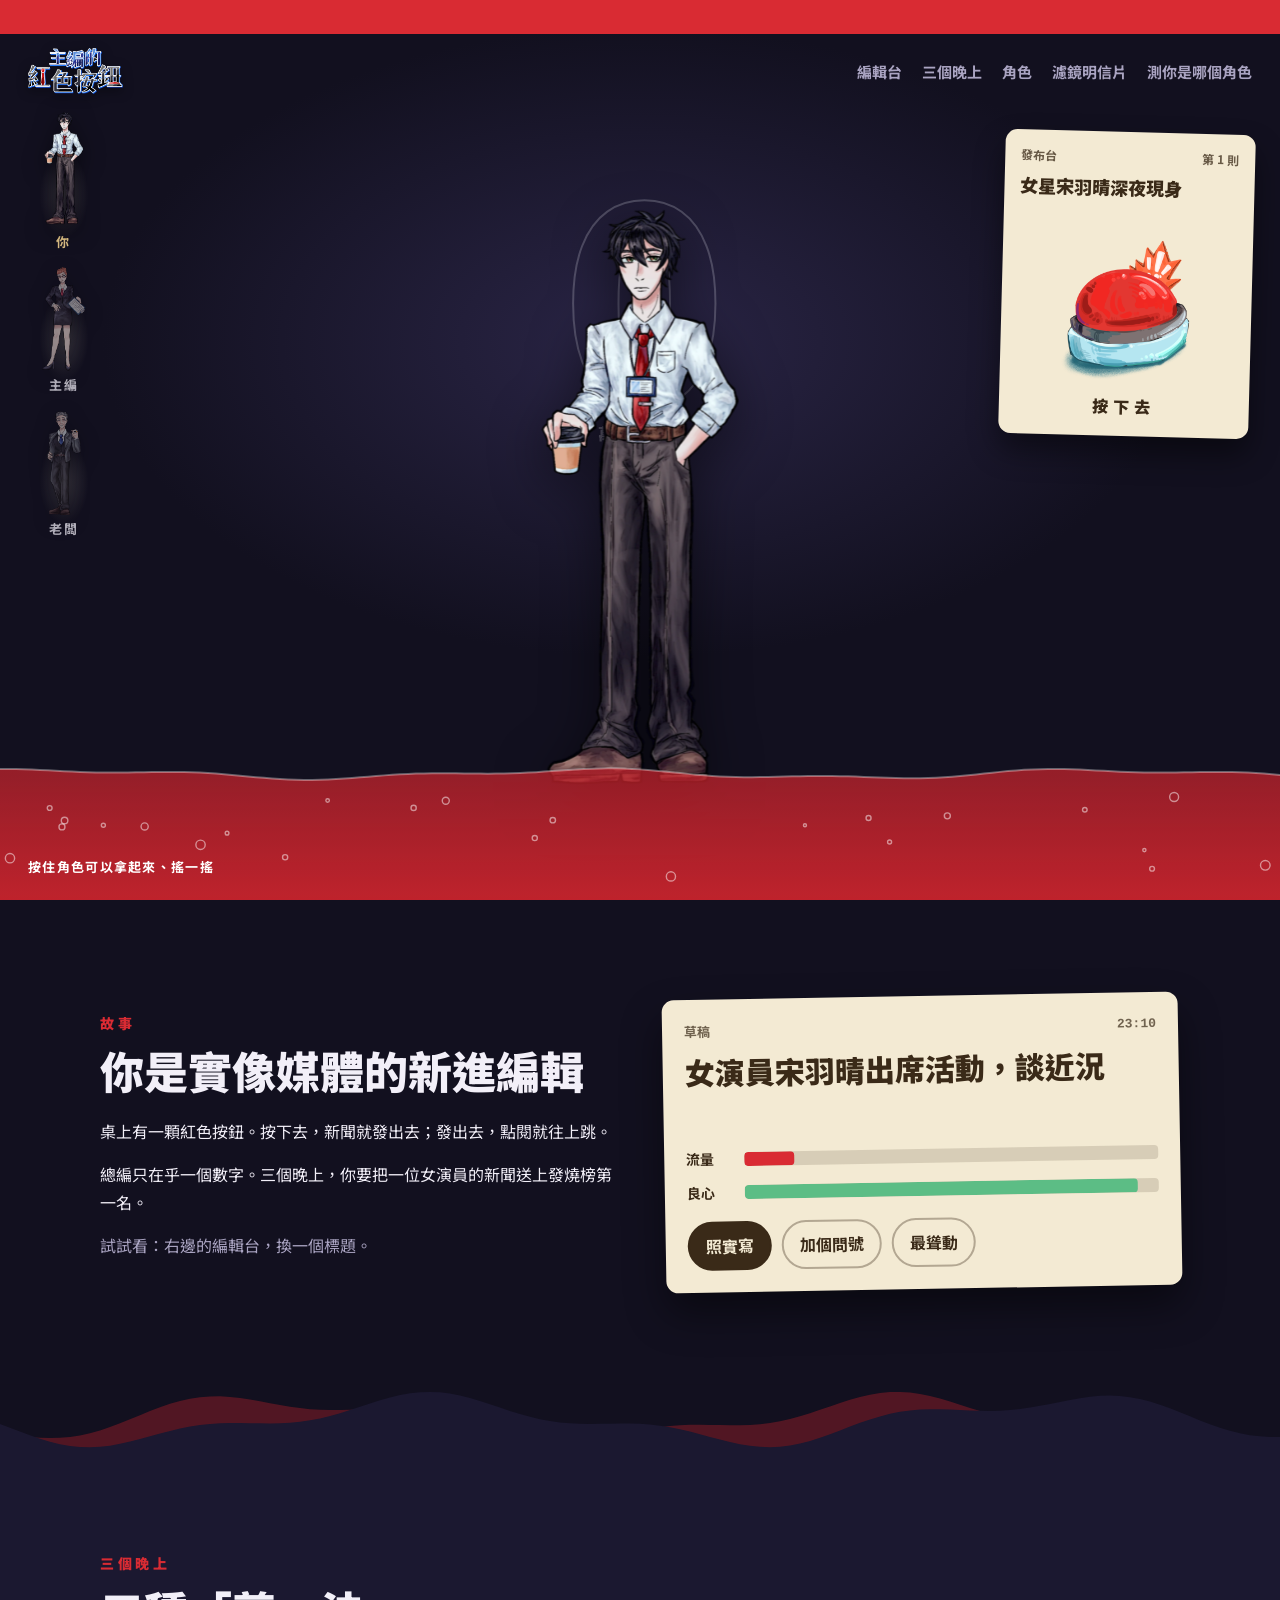
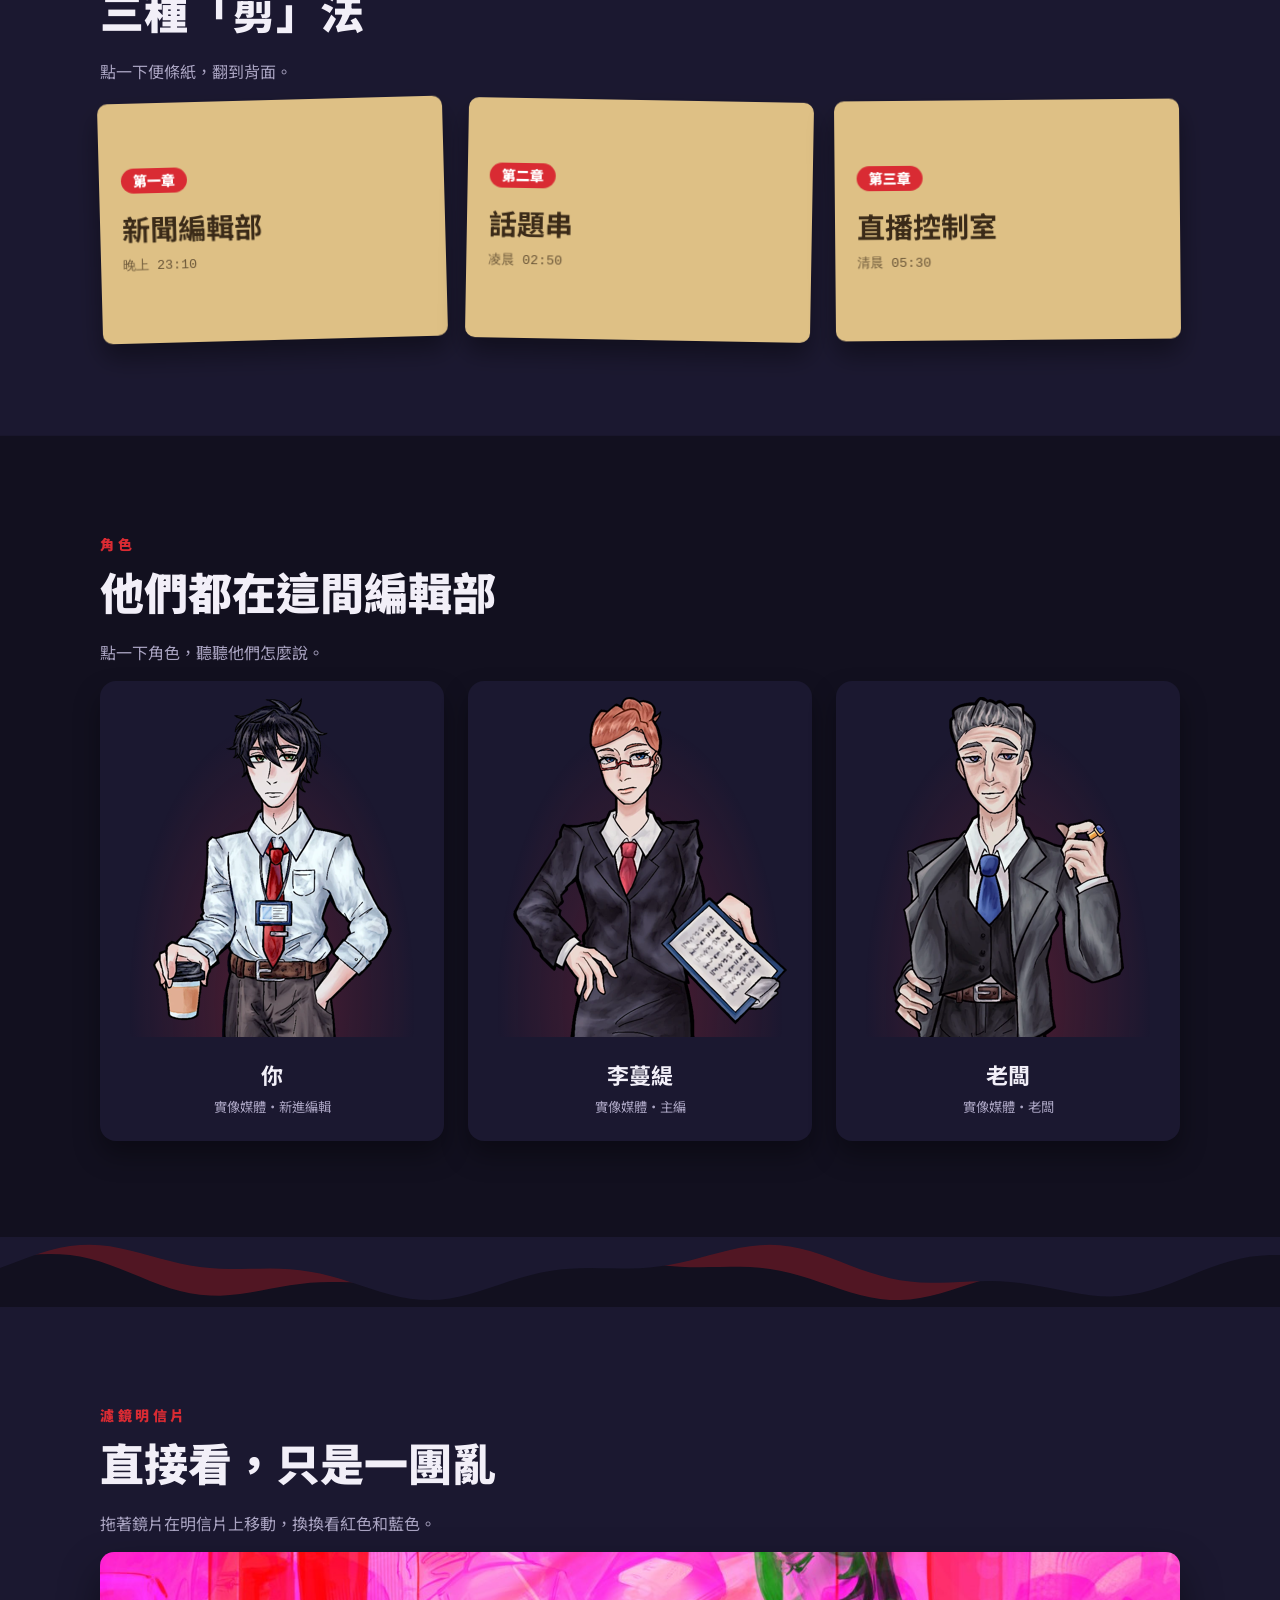
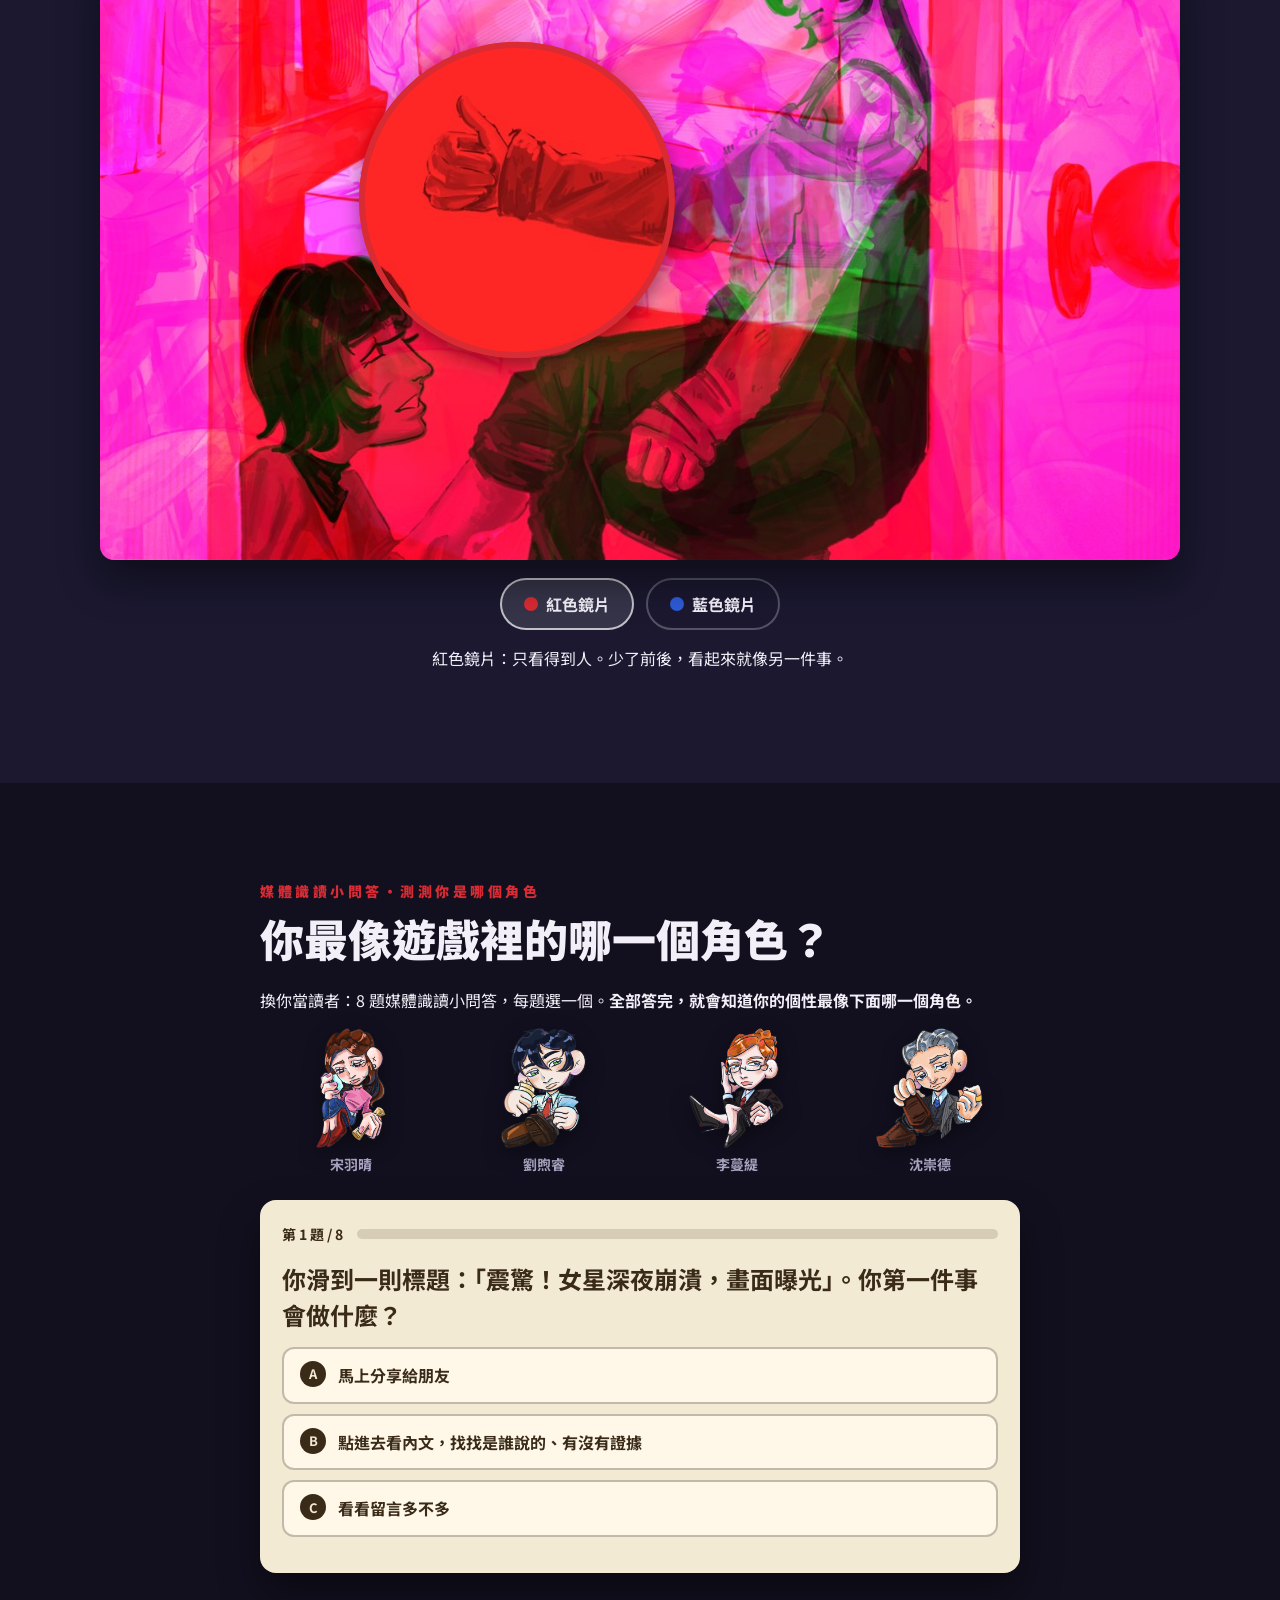
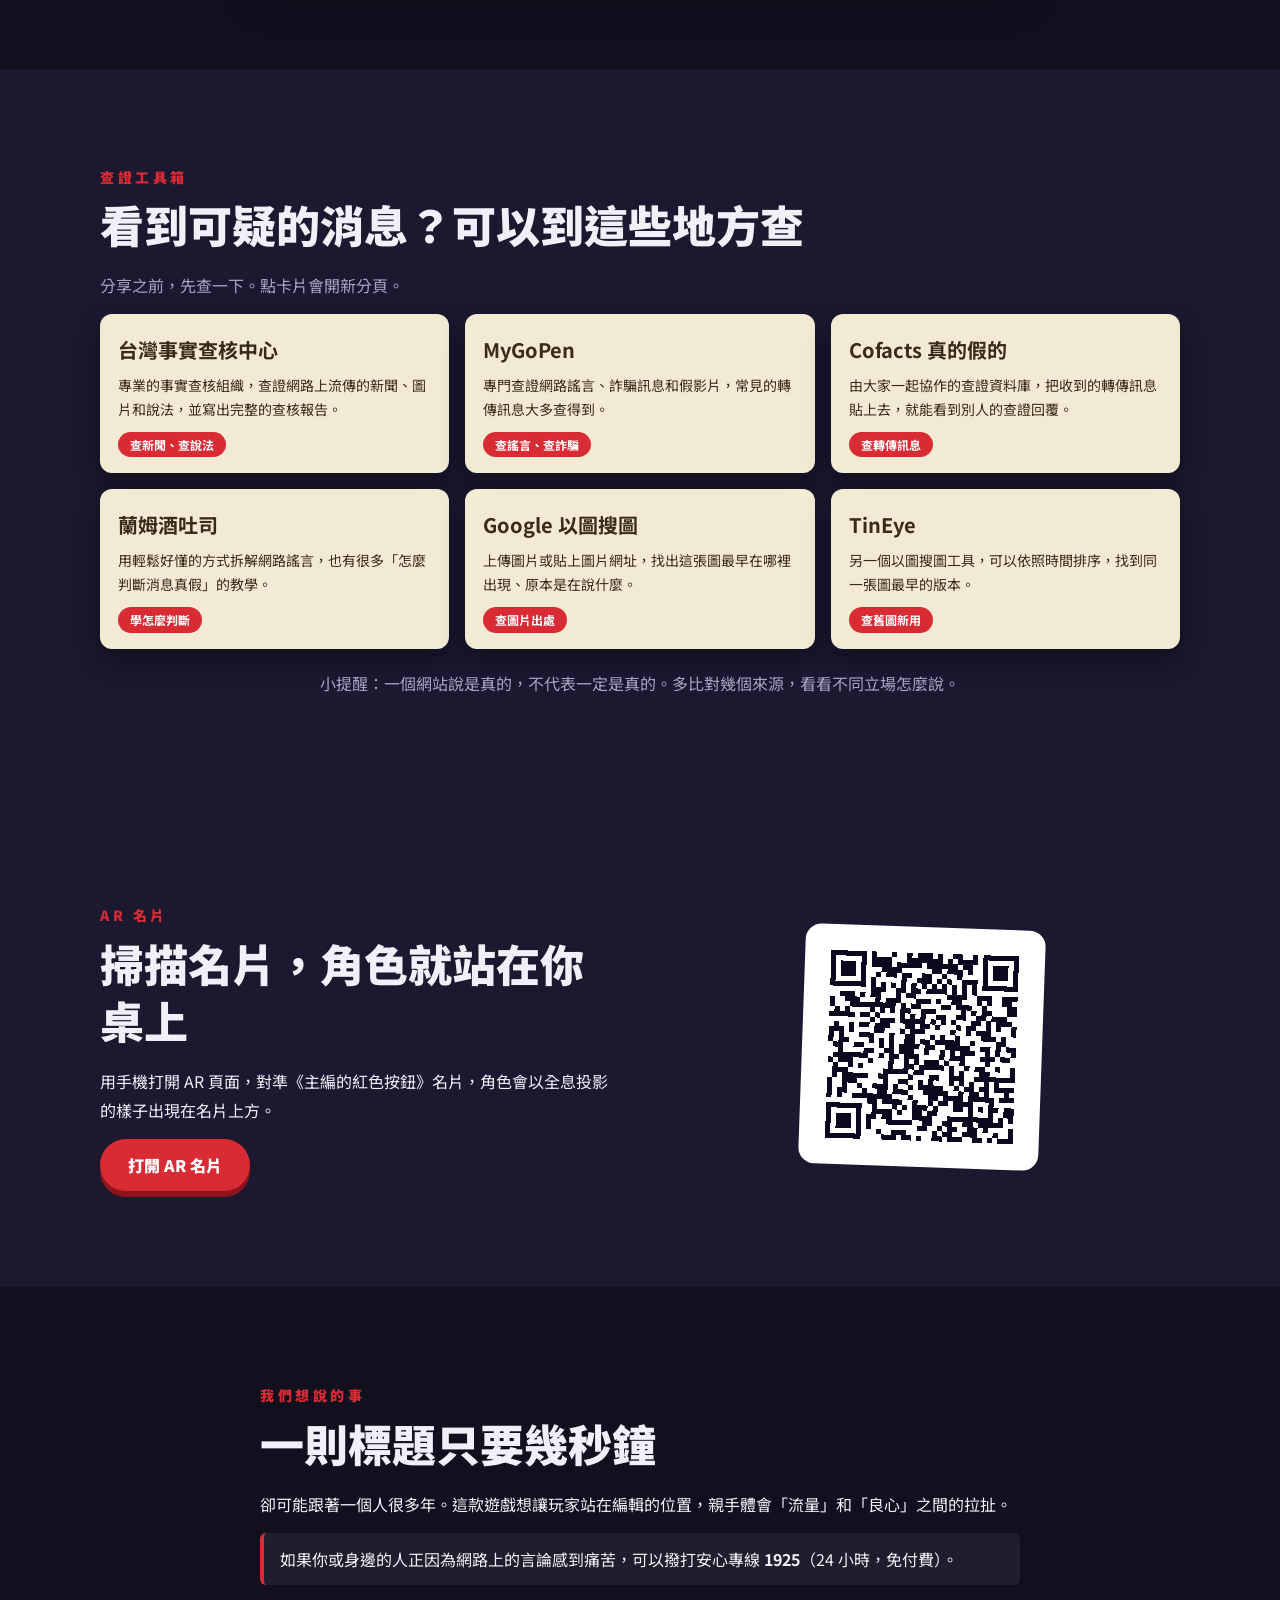
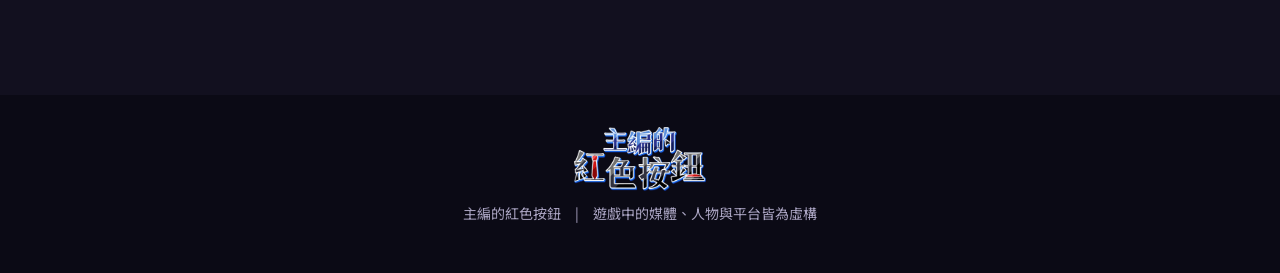
==== commit d881267d: "Revert: put the wordmark back on the website and the AR card start screen Co-Authored-By: Claude Opu" ====
--- a/site/index.html
+++ b/site/index.html
@@ -9,14 +9,14 @@
 <link rel="preconnect" href="https://fonts.googleapis.com">
 <link rel="preconnect" href="https://fonts.gstatic.com" crossorigin>
 <link href="https://fonts.googleapis.com/css2?family=Noto+Sans+TC:wght@400;700;900&display=swap" rel="stylesheet">
-<link rel="stylesheet" href="site.css?v=20261128">
+<link rel="stylesheet" href="site.css?v=20261127">
 </head>
 <body>
 
 <!-- ================= 開場：深夜的發布台 ================= -->
 <section class="stage" id="top">
   <header class="topbar">
-    <a class="logo" href="#top"><i class="logo-dot"></i>主編的紅色按鈕</a>
+    <a class="logo" href="#top"><img src="img/wordmark_small.png" alt="主編的紅色按鈕" draggable="false" width="95" height="46" style="height:46px;width:auto"></a>
     <nav>
       <a href="#desk">編輯台</a>
       <a href="#nights">三個晚上</a>
@@ -243,13 +243,14 @@
 </main>
 
 <footer>
+  <img class="foot-mark" src="img/wordmark_small.png" alt="主編的紅色按鈕" draggable="false" width="132" height="64" style="height:64px;width:auto">
   <p>主編的紅色按鈕　|　遊戲中的媒體、人物與平台皆為虛構</p>
 </footer>
 
-<script src="stage.js?v=20261128"></script>
-<script src="site.js?v=20261128"></script>
-<script src="lens.js?v=20261128"></script>
-<script src="quiz.js?v=20261128"></script>
-<script src="transition.js?v=20261128"></script>
+<script src="stage.js?v=20261127"></script>
+<script src="site.js?v=20261127"></script>
+<script src="lens.js?v=20261127"></script>
+<script src="quiz.js?v=20261127"></script>
+<script src="transition.js?v=20261127"></script>
 </body>
 </html>
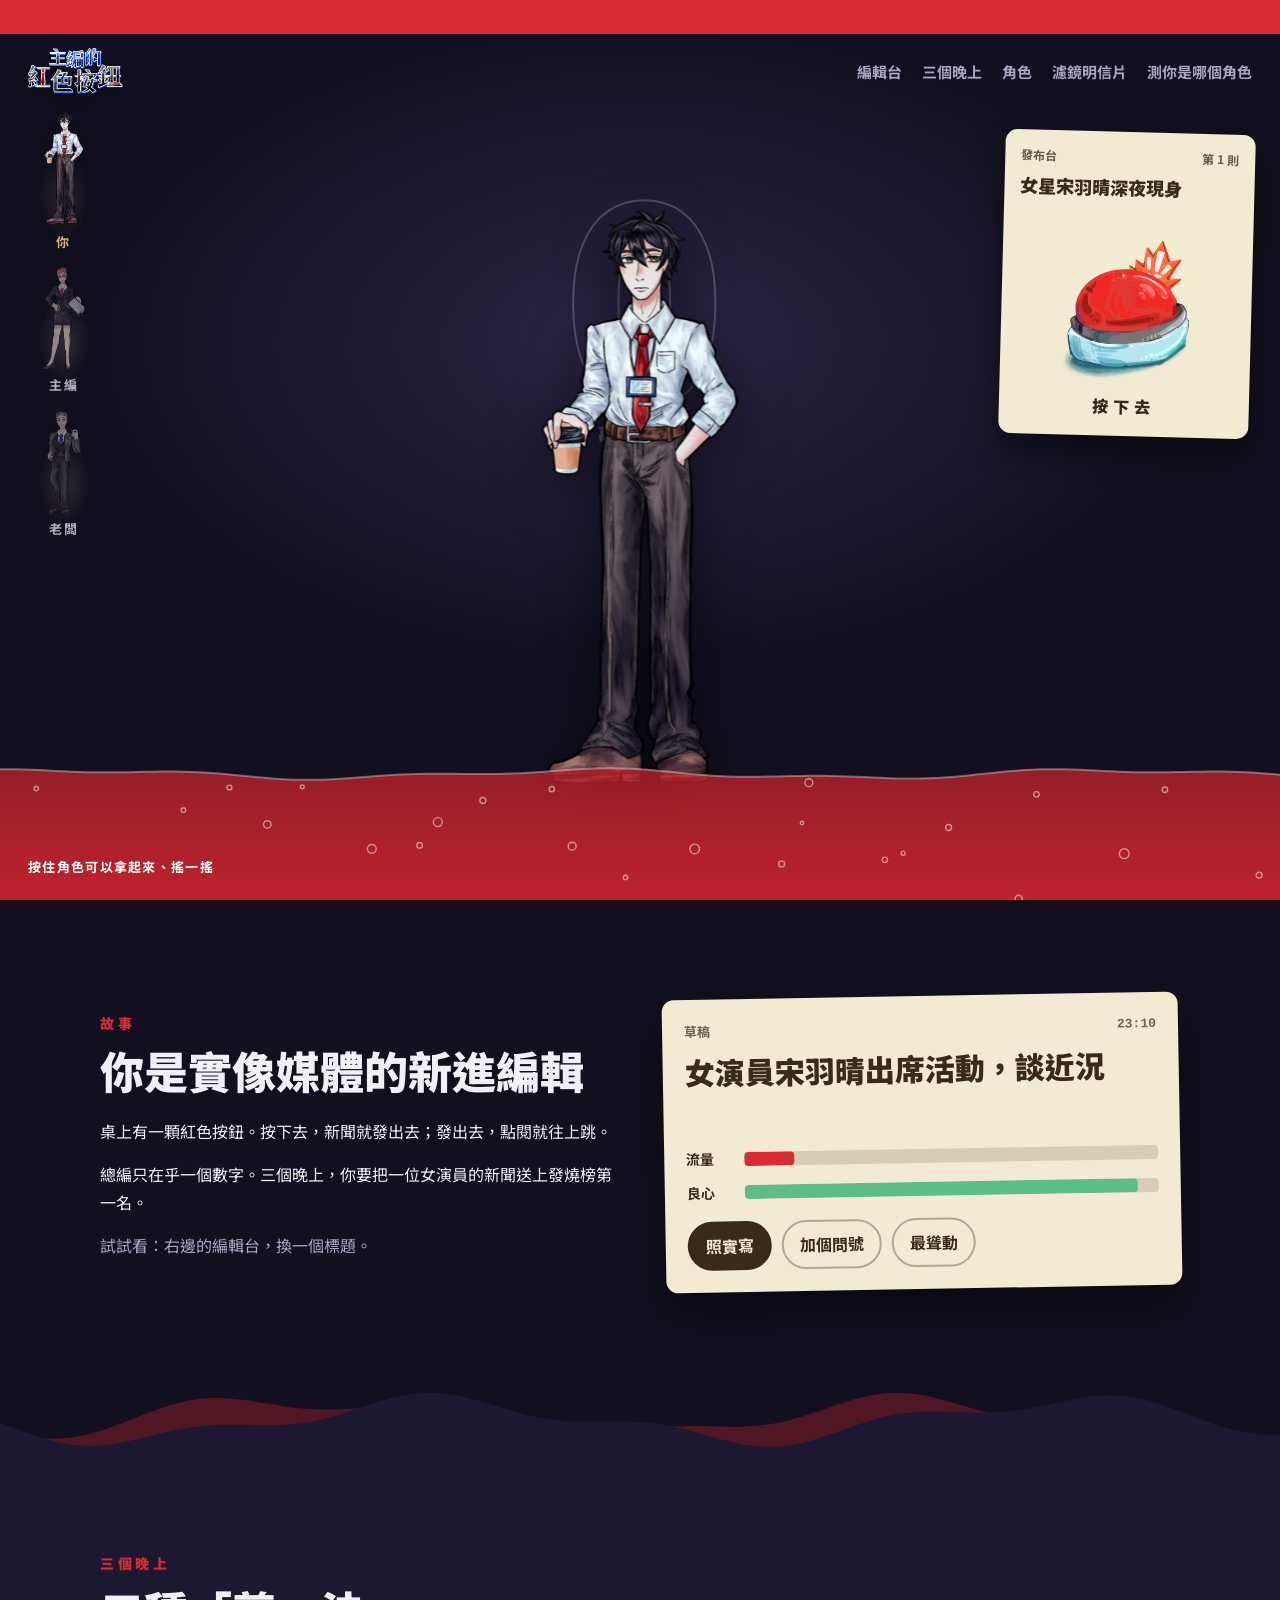
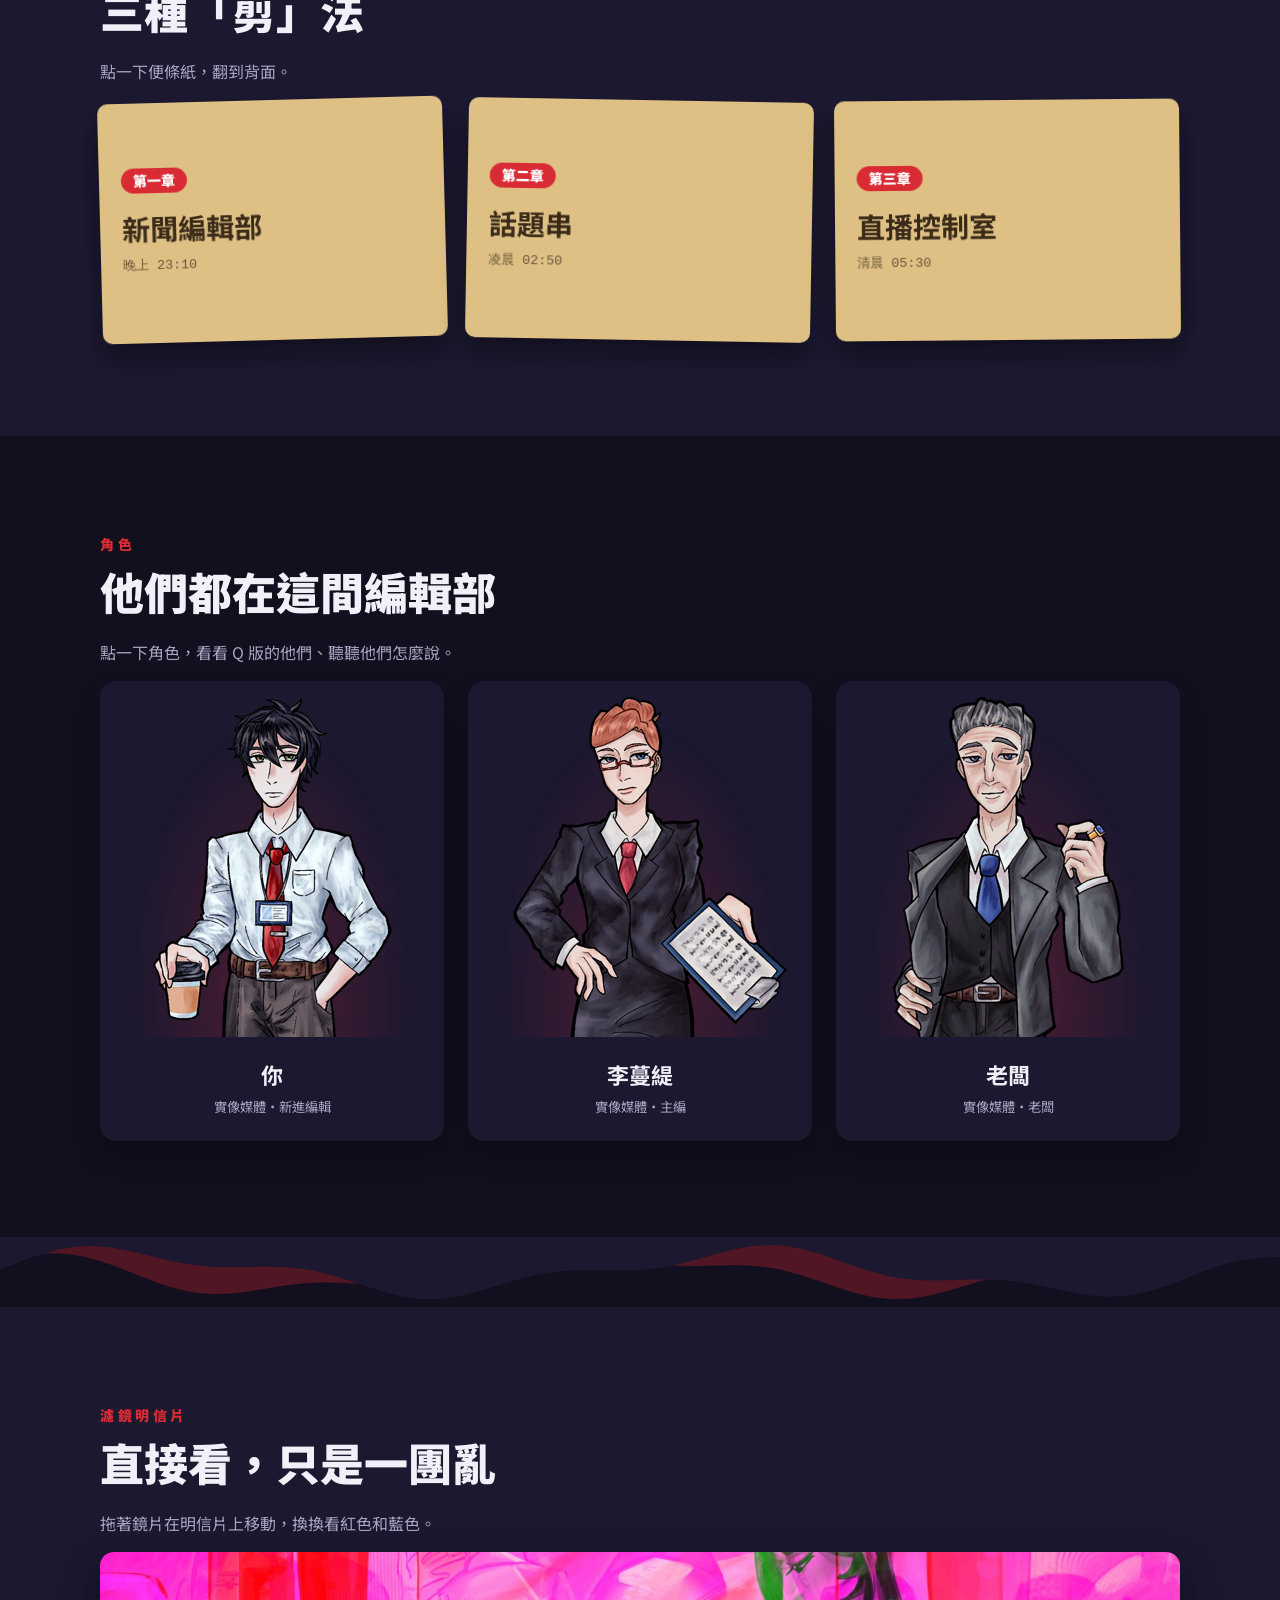
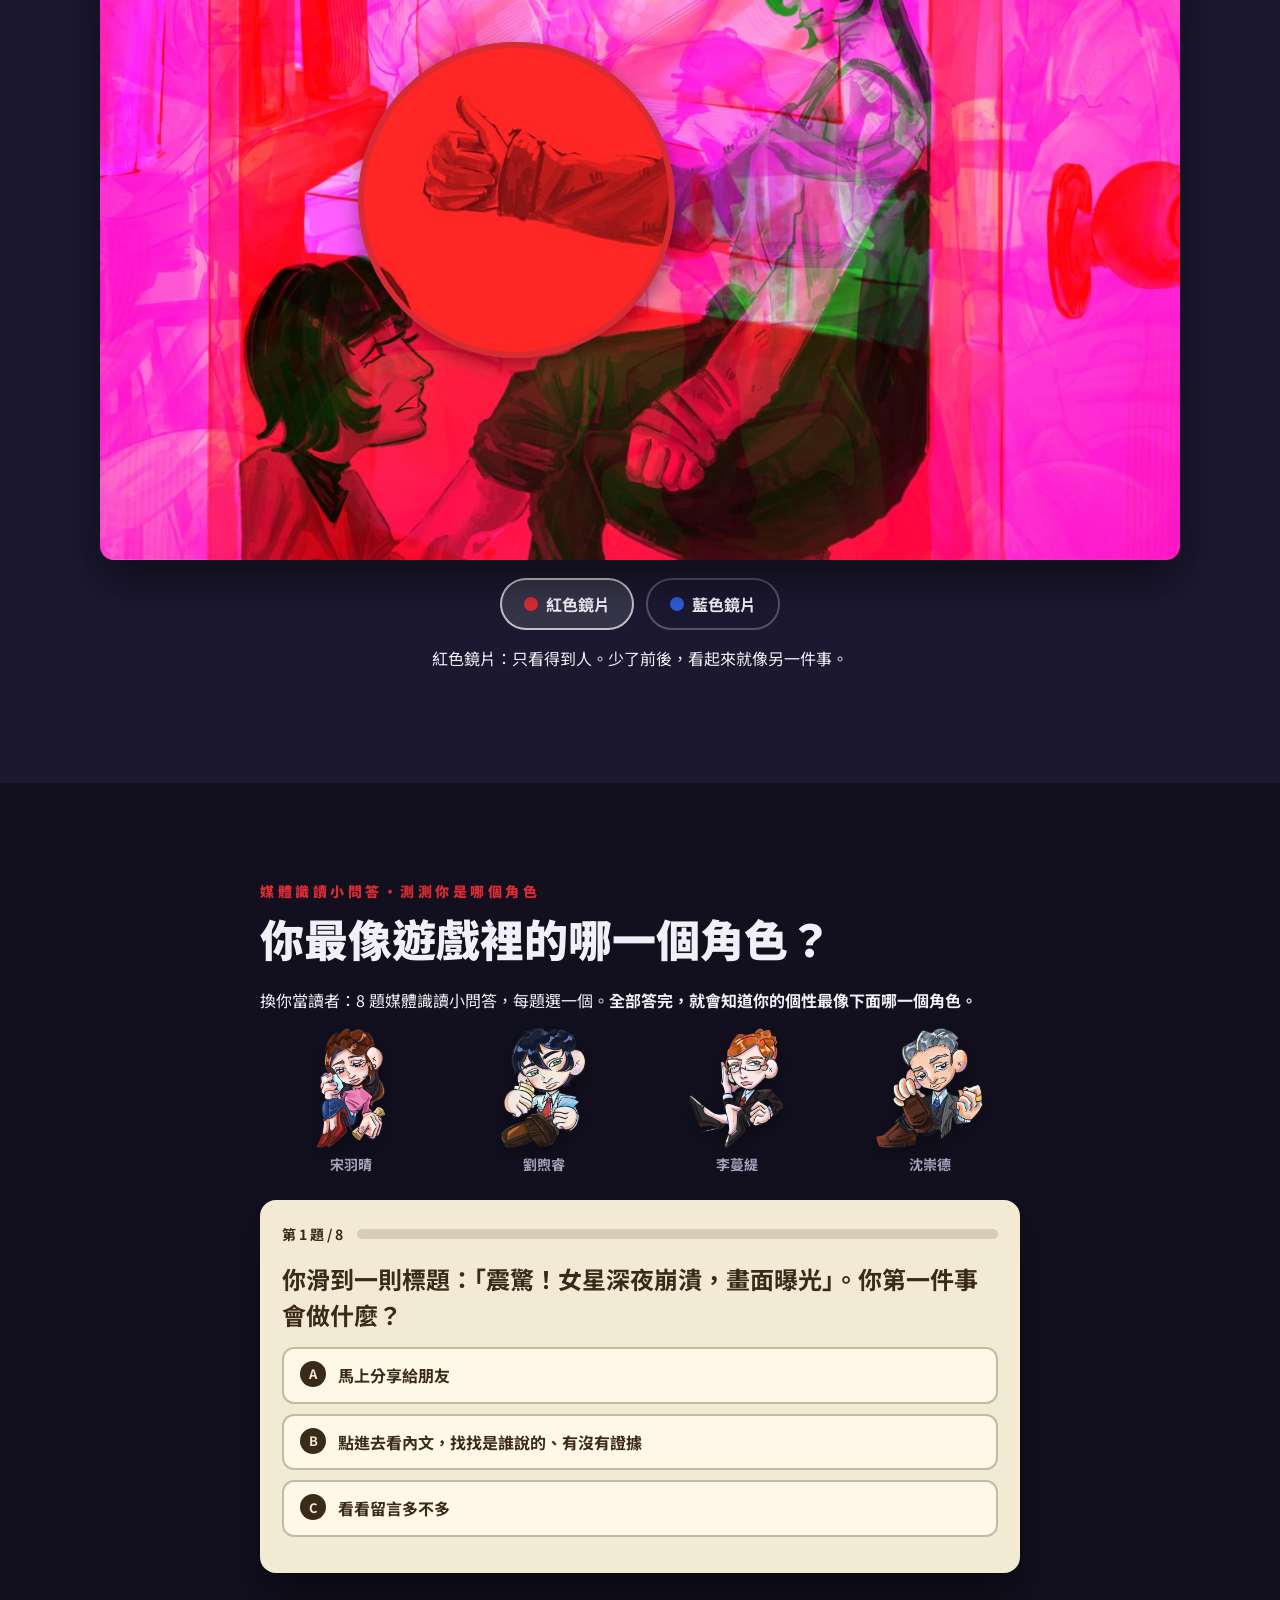
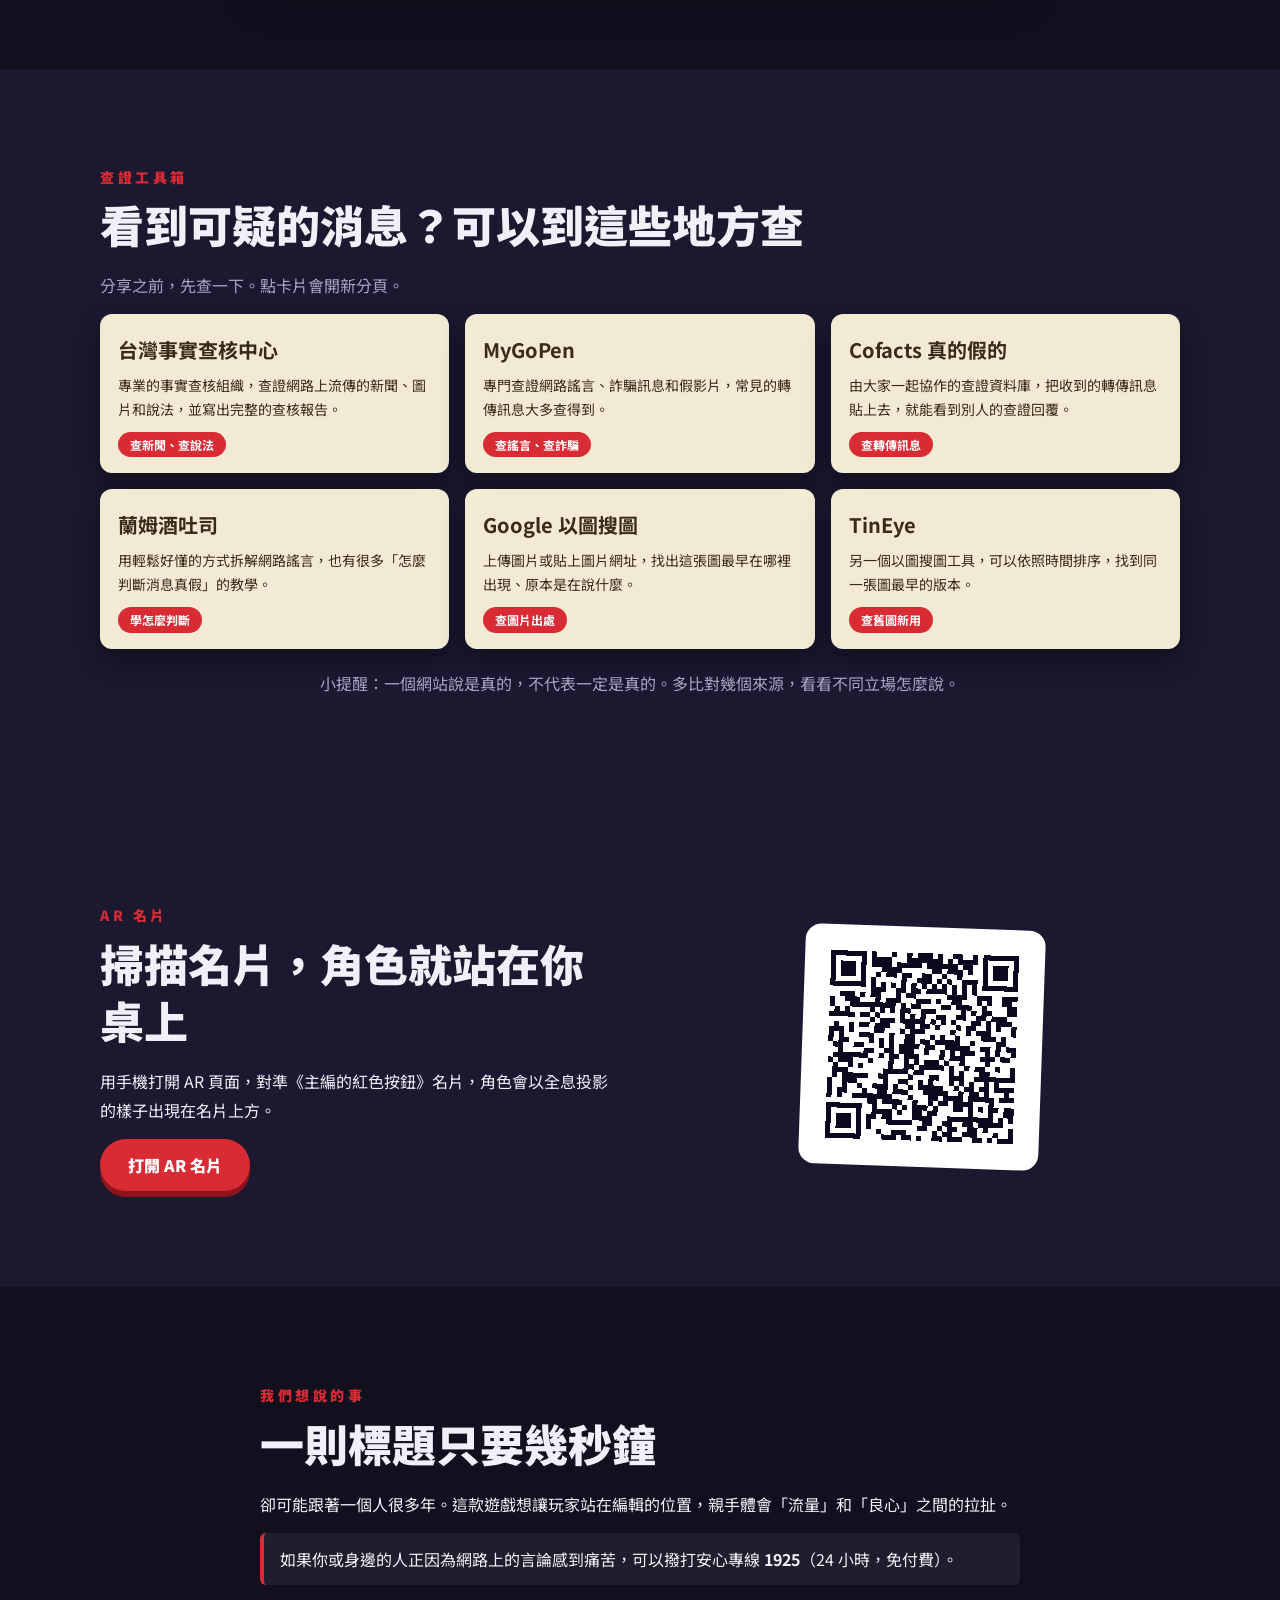
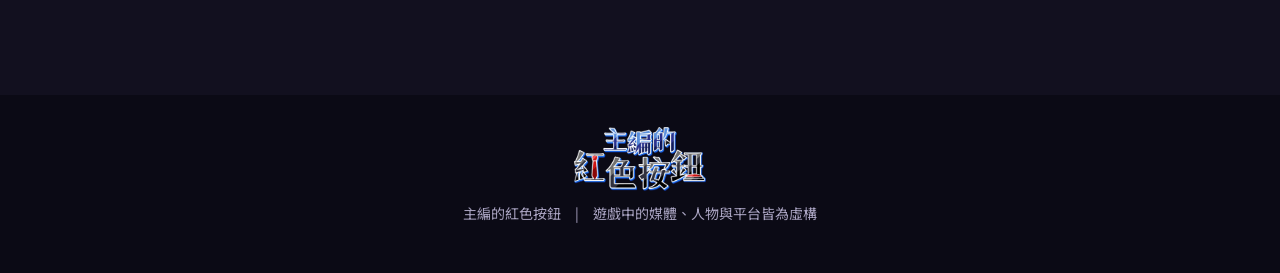
==== commit 73ded112: "Website character cards: click to morph into the chibi (click again to switch back) Co-Authored-By: " ====
--- a/site/index.html
+++ b/site/index.html
@@ -9,7 +9,7 @@
 <link rel="preconnect" href="https://fonts.googleapis.com">
 <link rel="preconnect" href="https://fonts.gstatic.com" crossorigin>
 <link href="https://fonts.googleapis.com/css2?family=Noto+Sans+TC:wght@400;700;900&display=swap" rel="stylesheet">
-<link rel="stylesheet" href="site.css?v=20261127">
+<link rel="stylesheet" href="site.css?v=20261129">
 </head>
 <body>
 
@@ -114,20 +114,20 @@
     <div class="wrap">
       <p class="kicker reveal">角色</p>
       <h2 class="reveal">他們都在這間編輯部</h2>
-      <p class="muted reveal">點一下角色，聽聽他們怎麼說。</p>
+      <p class="muted reveal">點一下角色，看看 Q 版的他們、聽聽他們怎麼說。</p>
       <div class="people">
         <button class="person reveal" data-say="「我只是想做好新聞……也想被看見。」">
-          <span class="portrait"><img src="img/char1.png" alt="" draggable="false"></span>
+          <span class="portrait"><img class="full" src="img/char1.png" alt="" draggable="false"><img class="chibi" src="img/chibi_player.png" alt="" draggable="false"></span>
           <span class="bubble"></span>
           <b>你</b><small>實像媒體・新進編輯</small>
         </button>
         <button class="person reveal" data-say="「標題再狠一點。天亮前，我要看到第一名。」">
-          <span class="portrait"><img src="img/char2.png" alt="" draggable="false"></span>
+          <span class="portrait"><img class="full" src="img/char2.png" alt="" draggable="false"><img class="chibi" src="img/chibi_editor.png" alt="" draggable="false"></span>
           <span class="bubble"></span>
           <b>李蔓緹</b><small>實像媒體・主編</small>
         </button>
         <button class="person reveal" data-say="「新聞？我只看報表上的數字。」">
-          <span class="portrait"><img src="img/char3.png" alt="" draggable="false"></span>
+          <span class="portrait"><img class="full" src="img/char3.png" alt="" draggable="false"><img class="chibi" src="img/chibi_boss.png" alt="" draggable="false"></span>
           <span class="bubble"></span>
           <b>老闆</b><small>實像媒體・老闆</small>
         </button>
@@ -247,10 +247,10 @@
   <p>主編的紅色按鈕　|　遊戲中的媒體、人物與平台皆為虛構</p>
 </footer>
 
-<script src="stage.js?v=20261127"></script>
-<script src="site.js?v=20261127"></script>
-<script src="lens.js?v=20261127"></script>
-<script src="quiz.js?v=20261127"></script>
-<script src="transition.js?v=20261127"></script>
+<script src="stage.js?v=20261129"></script>
+<script src="site.js?v=20261129"></script>
+<script src="lens.js?v=20261129"></script>
+<script src="quiz.js?v=20261129"></script>
+<script src="transition.js?v=20261129"></script>
 </body>
 </html>
--- a/site/site.css
+++ b/site/site.css
@@ -130,7 +130,7 @@
 .person { position: relative; border: 0; background: var(--night2); border-radius: 16px; padding: 16px 16px 104px; cursor: pointer; display: grid; justify-items: center; gap: 2px; transform-style: preserve-3d; transition: transform .4s var(--ease); box-shadow: 0 14px 26px rgba(0,0,0,.35); }
 .person .portrait { height: 340px; width: 100%; display: grid; place-items: end center; background: radial-gradient(ellipse at 50% 90%, rgba(217,43,51,.28), transparent 65%); border-radius: 12px; overflow: hidden; }
 .person img { height: 100%; width: auto; object-fit: contain; transition: transform .6s var(--ease); pointer-events: none; }
-.person:hover img { transform: translateY(-8px); }
+.person:hover img.full { transform: translateY(-8px); }
 .person b { font-size: 22px; position: absolute; left: 0; right: 0; bottom: 46px; }
 .person small { position: absolute; left: 0; right: 0; bottom: 22px; }
 .person small { color: var(--muted); }
@@ -271,3 +271,11 @@
 .topbar { top: 34px; }
 .topbar.scrolled { top: 0; }
 @media (max-width: 860px) { .topbar { top: 30px; } .topbar.scrolled { top: 0; } }
+
+/* 點角色：全身立繪縮小淡出 → Q 版彈出來（再點一次變回去） */
+.person .portrait { position: relative; }
+.person .portrait img.full { transition: transform .5s var(--ease), opacity .4s var(--ease); }
+.person .portrait img.chibi { position: absolute; left: 50%; bottom: 6%; height: 82%; width: auto; transform: translateX(-50%) scale(.4); opacity: 0; transition: transform .55s var(--ease-back), opacity .35s var(--ease); pointer-events: none; filter: drop-shadow(0 10px 14px rgba(0,0,0,.45)); }
+.person.chibi-on .portrait img.full { opacity: 0; transform: scale(.85) translateY(12px); }
+.person.chibi-on .portrait img.chibi { opacity: 1; transform: translateX(-50%) scale(1); animation: chibiSway 2.6s ease-in-out .6s infinite; }
+@keyframes chibiSway { 0%,100% { rotate: 0deg; } 50% { rotate: 2deg; } }
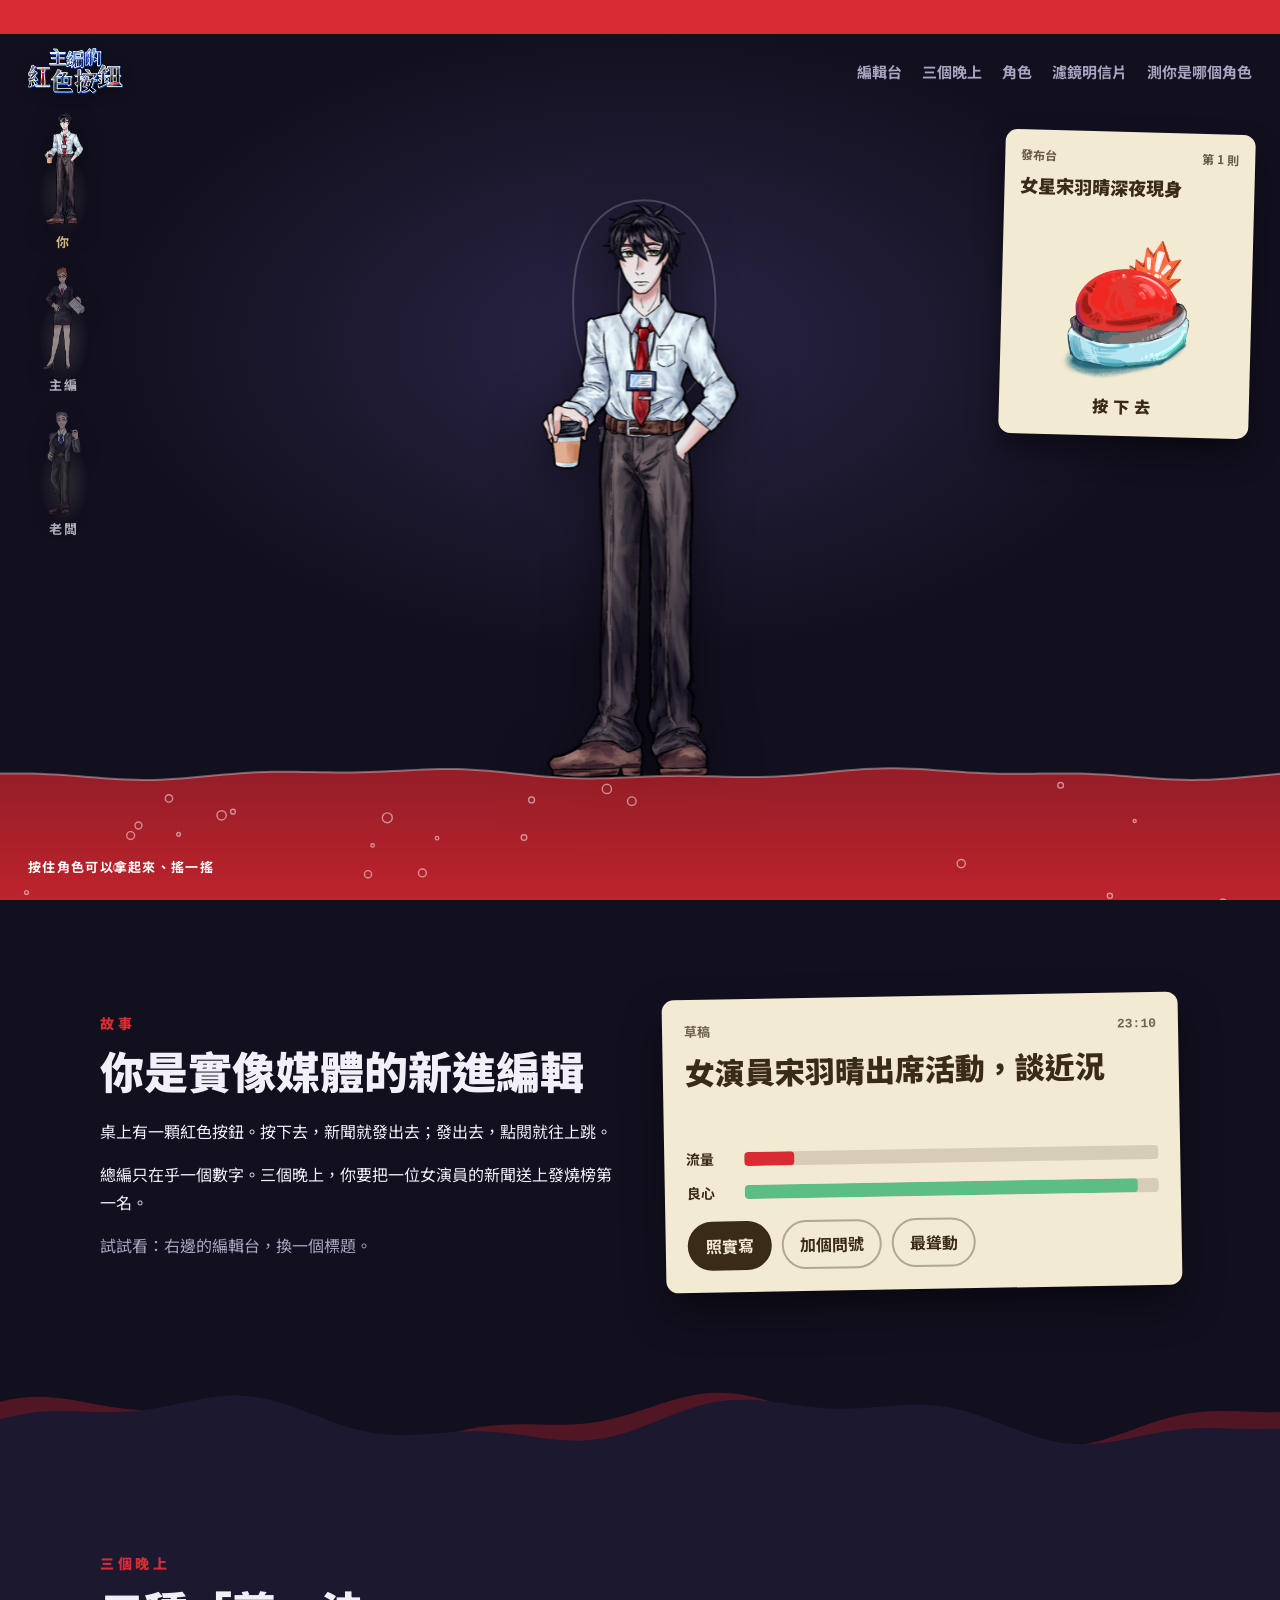
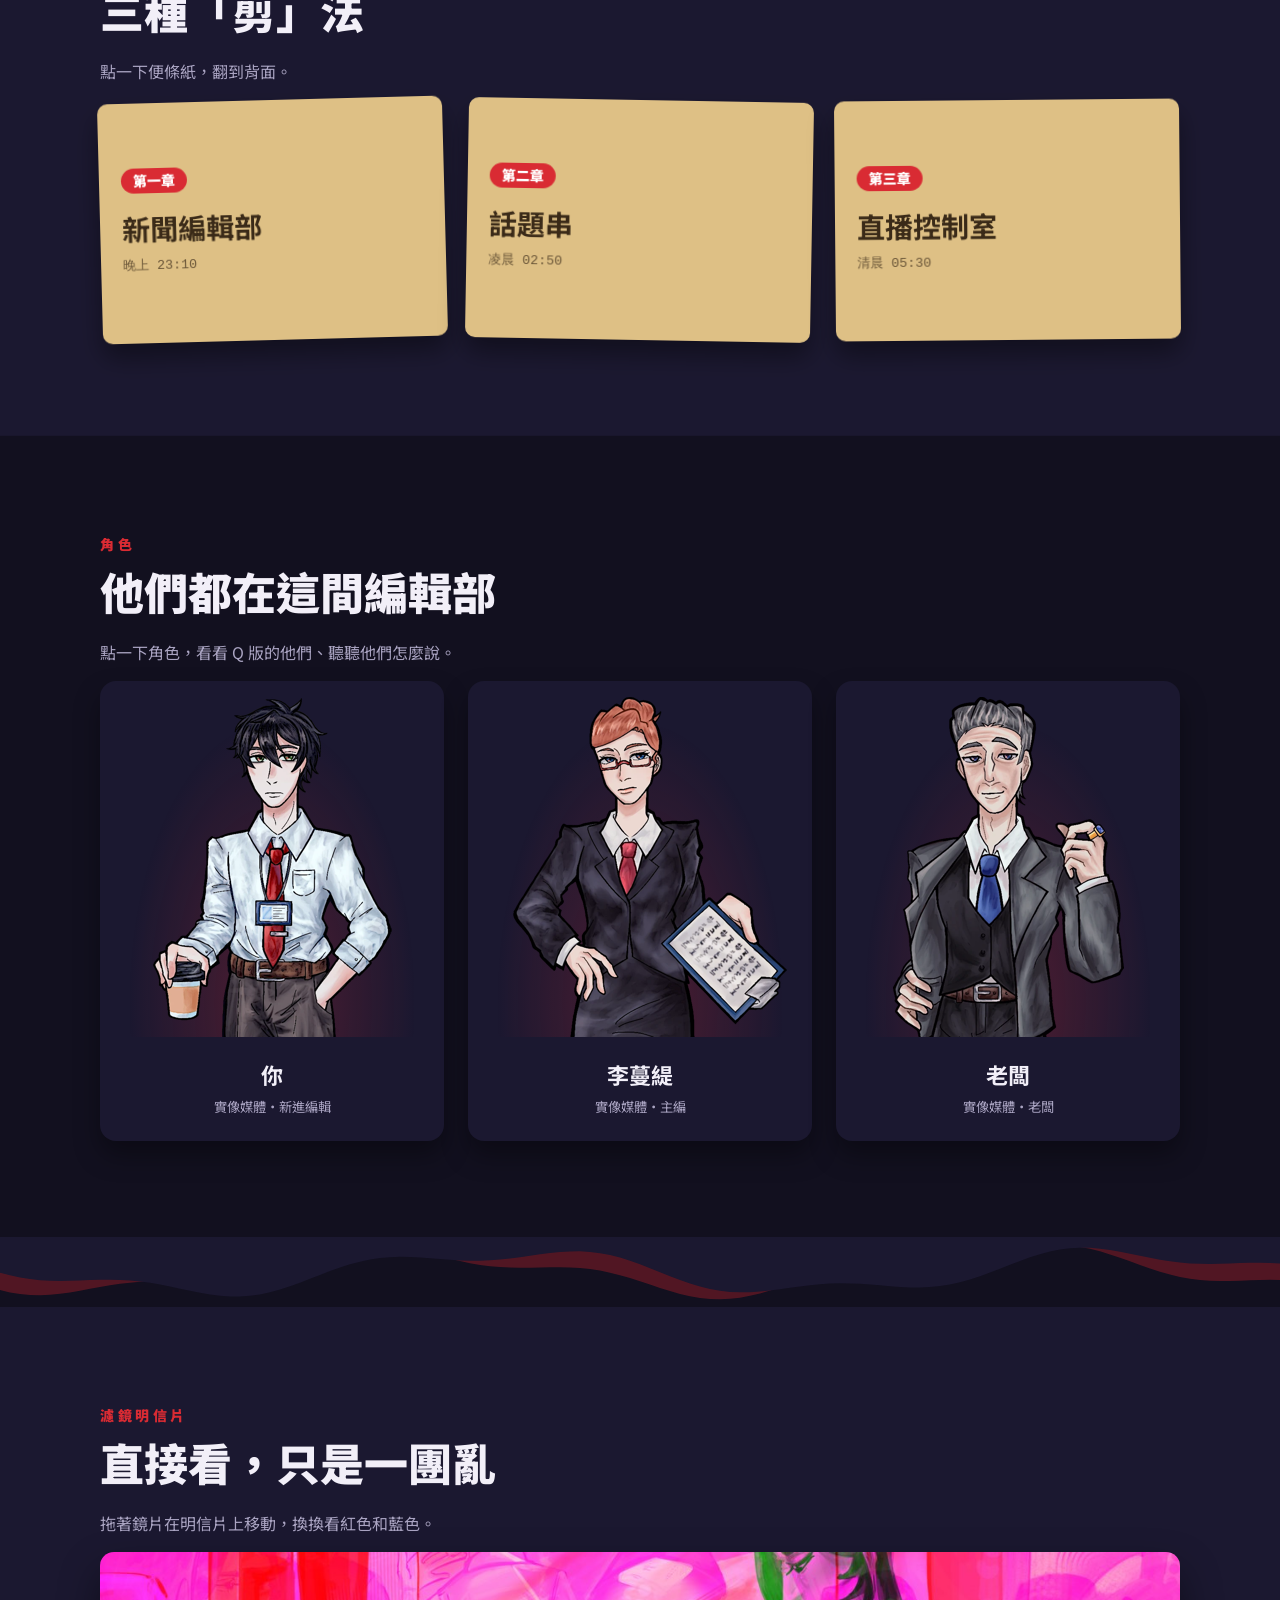
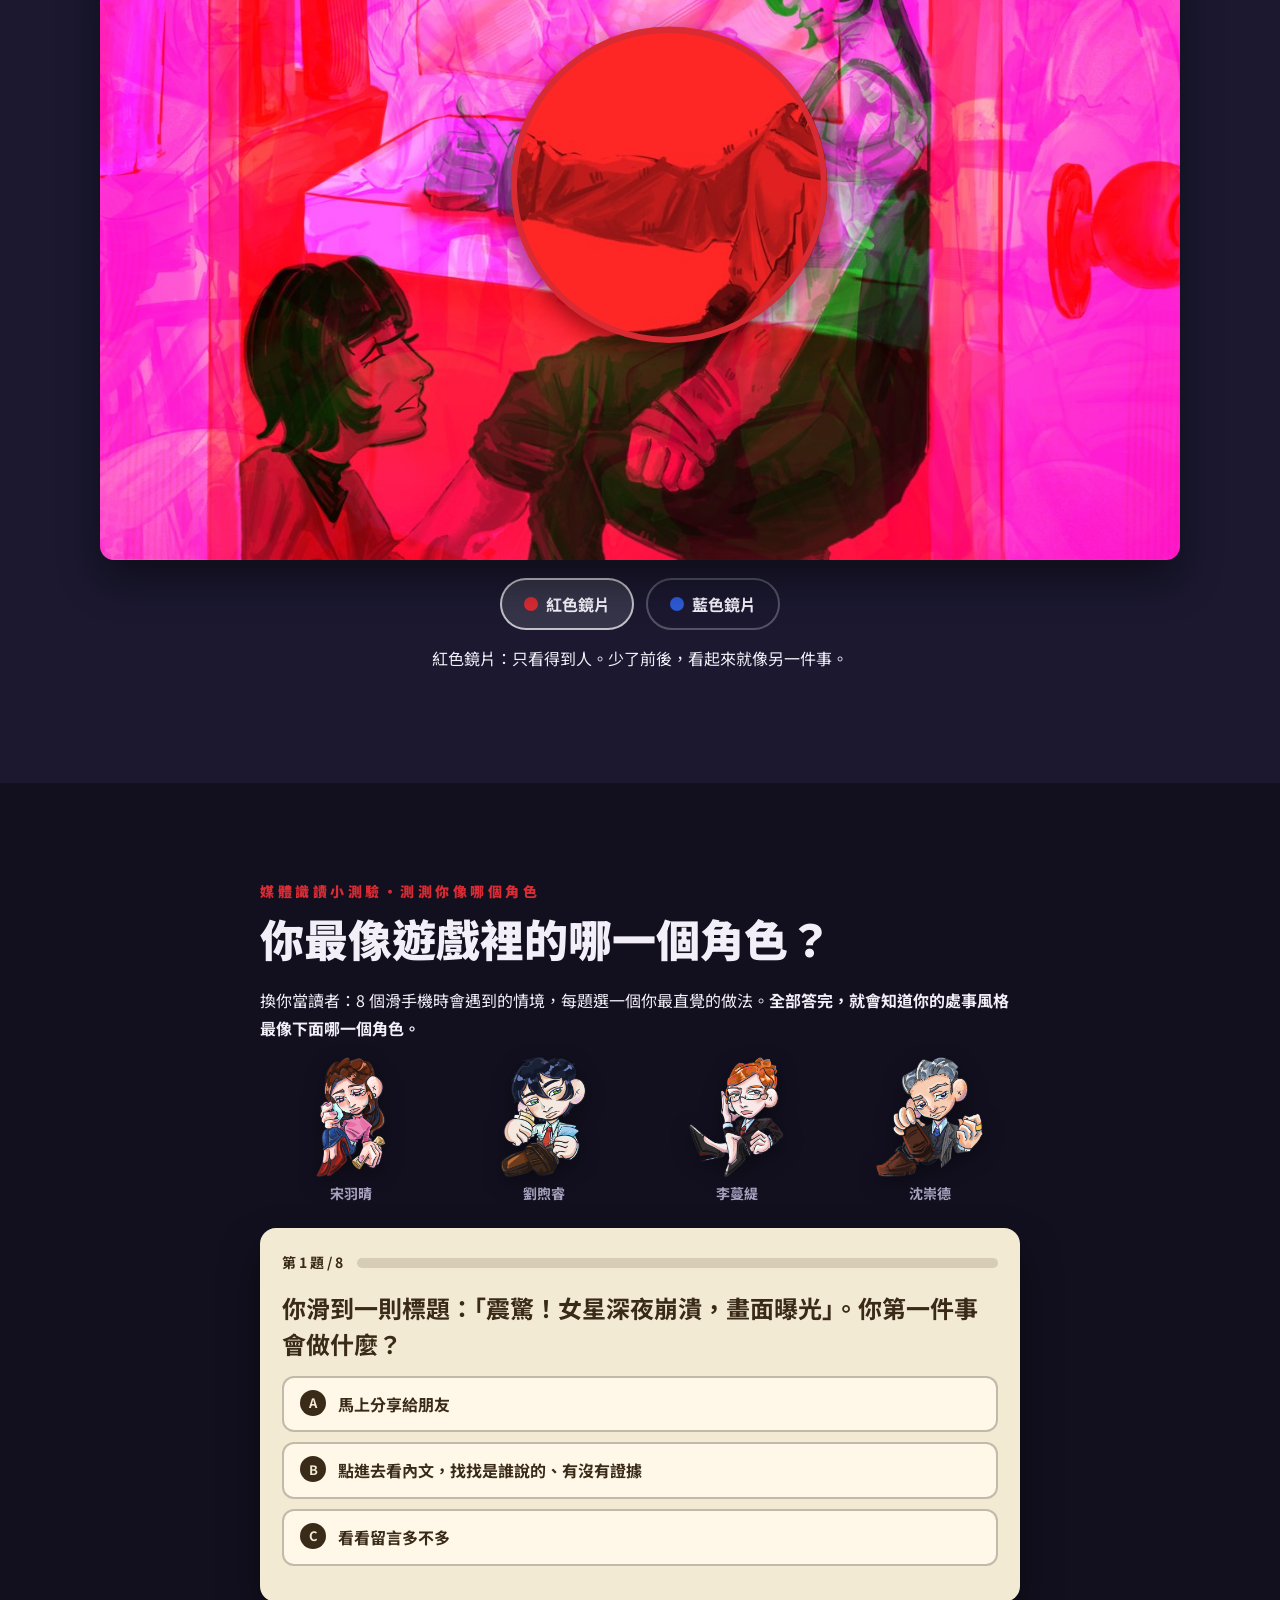
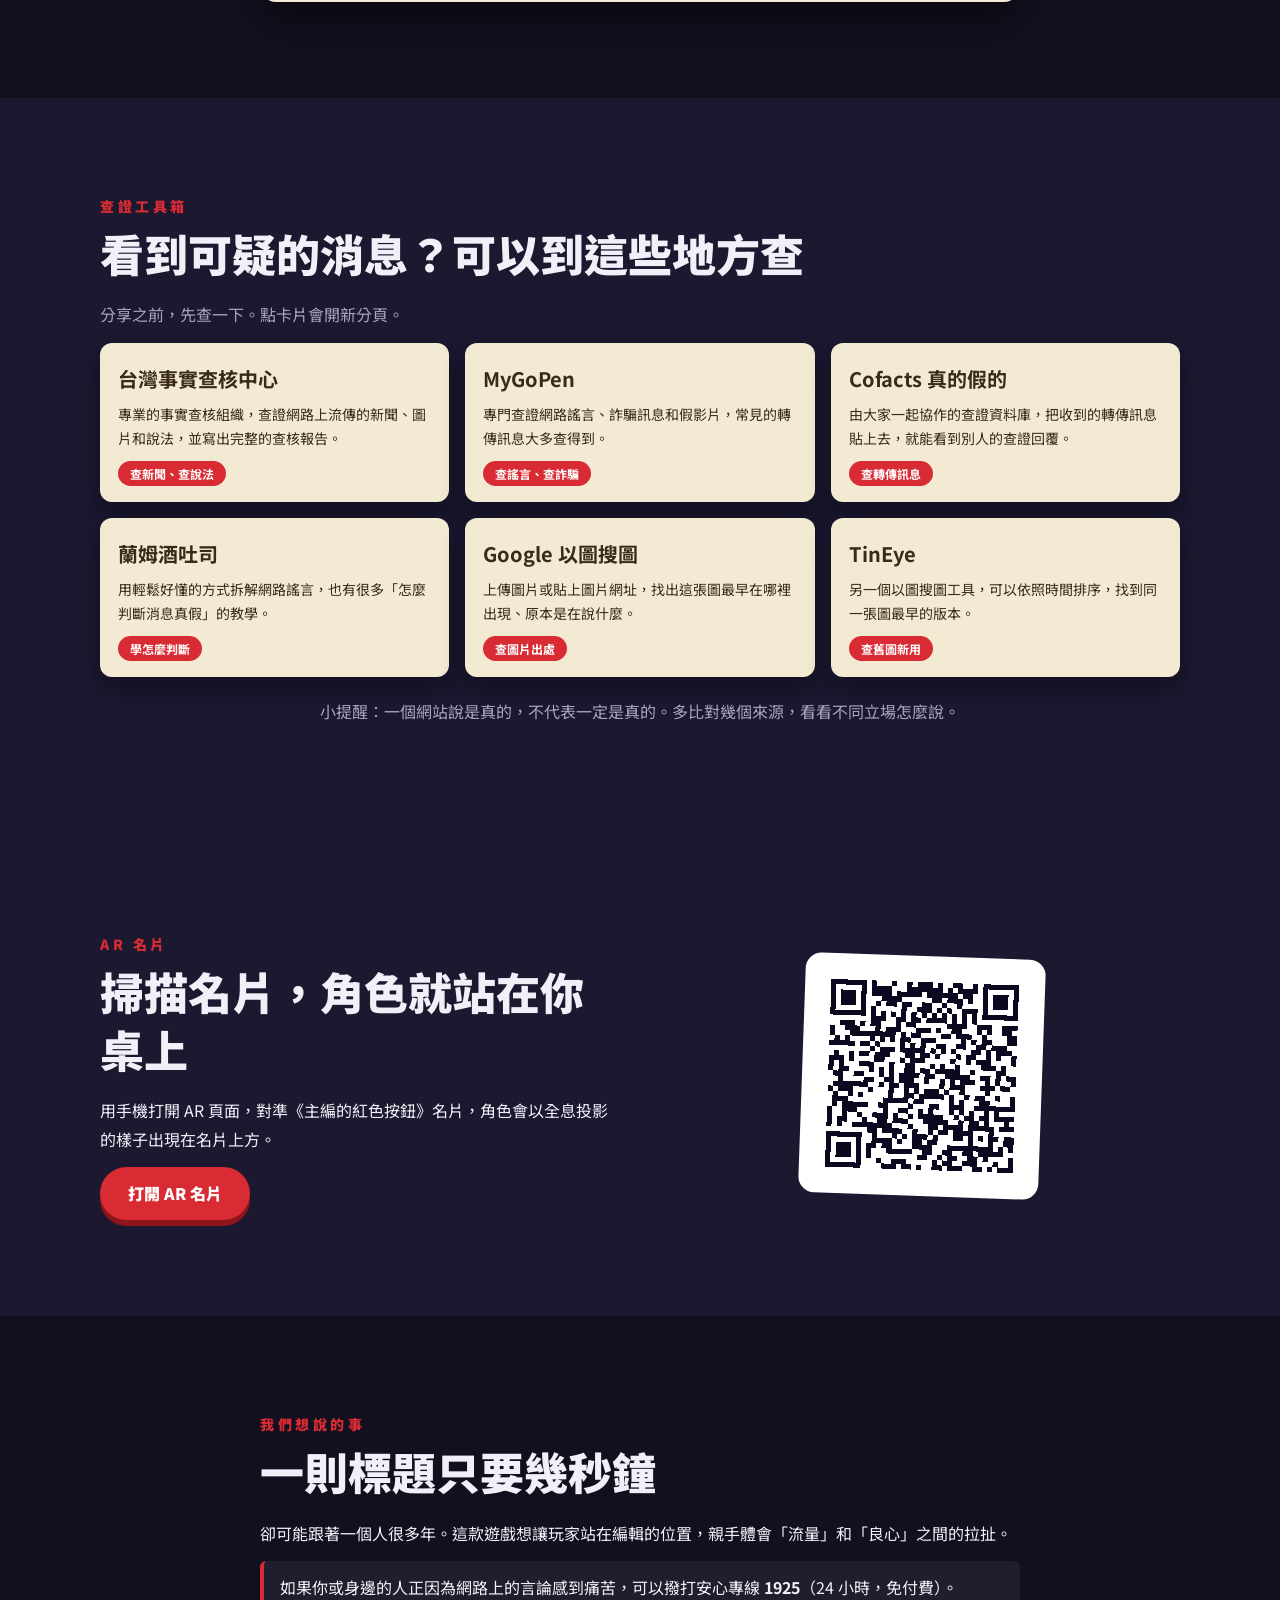
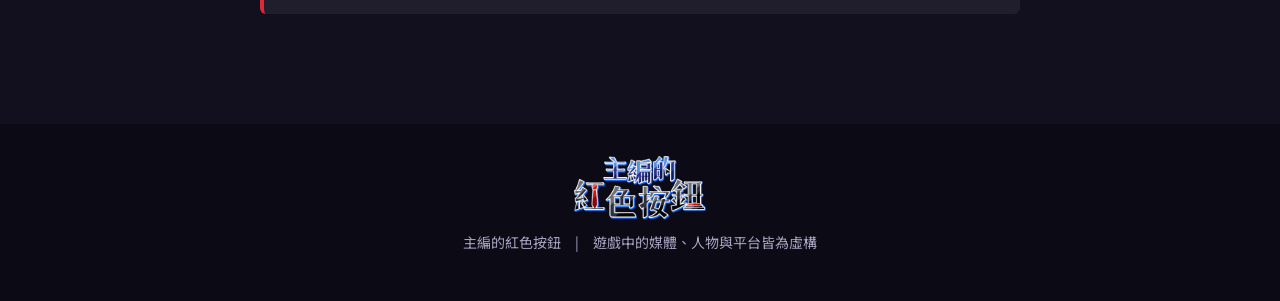
==== commit c0e8e9b6: "Website quiz: framed as a style test - each choice explains its consequence instead of right/wrong, " ====
--- a/site/index.html
+++ b/site/index.html
@@ -160,9 +160,9 @@
   <!-- ================= 媒體識讀小問答 ================= -->
   <section id="quiz" class="band">
     <div class="wrap narrow">
-      <p class="kicker reveal">媒體識讀小問答・測測你是哪個角色</p>
+      <p class="kicker reveal">媒體識讀小測驗・測測你像哪個角色</p>
       <h2 class="reveal">你最像遊戲裡的哪一個角色？</h2>
-      <p class="reveal">換你當讀者：8 題媒體識讀小問答，每題選一個。<b>全部答完，就會知道你的個性最像下面哪一個角色。</b></p>
+      <p class="reveal">換你當讀者：8 個滑手機時會遇到的情境，每題選一個你最直覺的做法。<b>全部答完，就會知道你的處事風格最像下面哪一個角色。</b></p>
       <div class="who reveal" aria-label="可能的結果">
         <figure><img src="img/chibi_song.png" alt="" draggable="false"><figcaption>宋羽晴</figcaption></figure>
         <figure><img src="img/chibi_player.png" alt="" draggable="false"><figcaption>劉煦睿</figcaption></figure>
@@ -178,8 +178,7 @@
           <button class="pill quiz-next" id="qNext">下一題</button>
         </div>
         <div class="quiz-result" id="qResult" aria-live="polite">
-          <p class="mono" id="qScore"></p>
-          <p class="q-ask">你的個性，最像遊戲裡的哪一個角色？</p>
+          <p class="q-ask">你的處事風格，最像遊戲裡的哪一個角色？</p>
           <img class="q-chibi" id="qChibi" src="img/chibi_player.png" alt="" draggable="false">
           <h3 id="qType"></h3>
           <p id="qAdvice"></p>
@@ -250,7 +249,7 @@
 <script src="stage.js?v=20261129"></script>
 <script src="site.js?v=20261129"></script>
 <script src="lens.js?v=20261129"></script>
-<script src="quiz.js?v=20261129"></script>
+<script src="quiz.js?v=20261130"></script>
 <script src="transition.js?v=20261129"></script>
 </body>
 </html>
